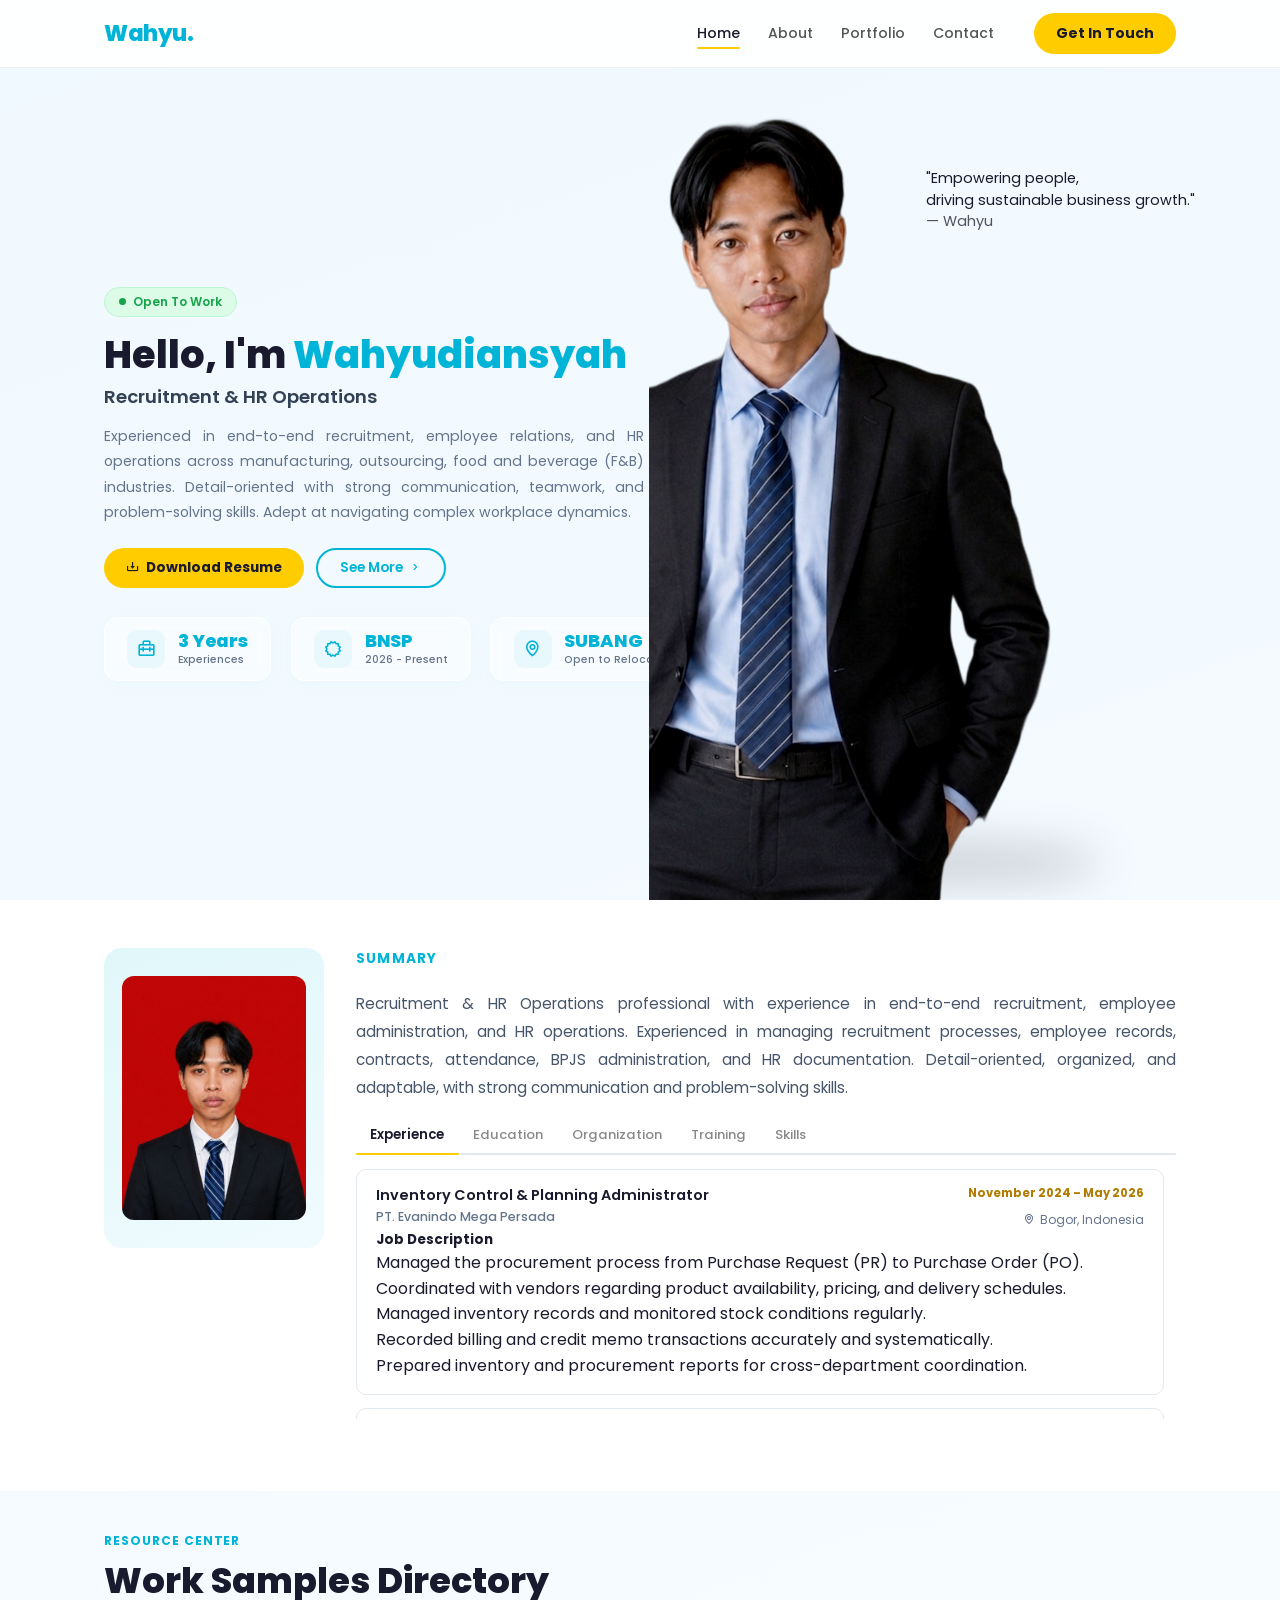
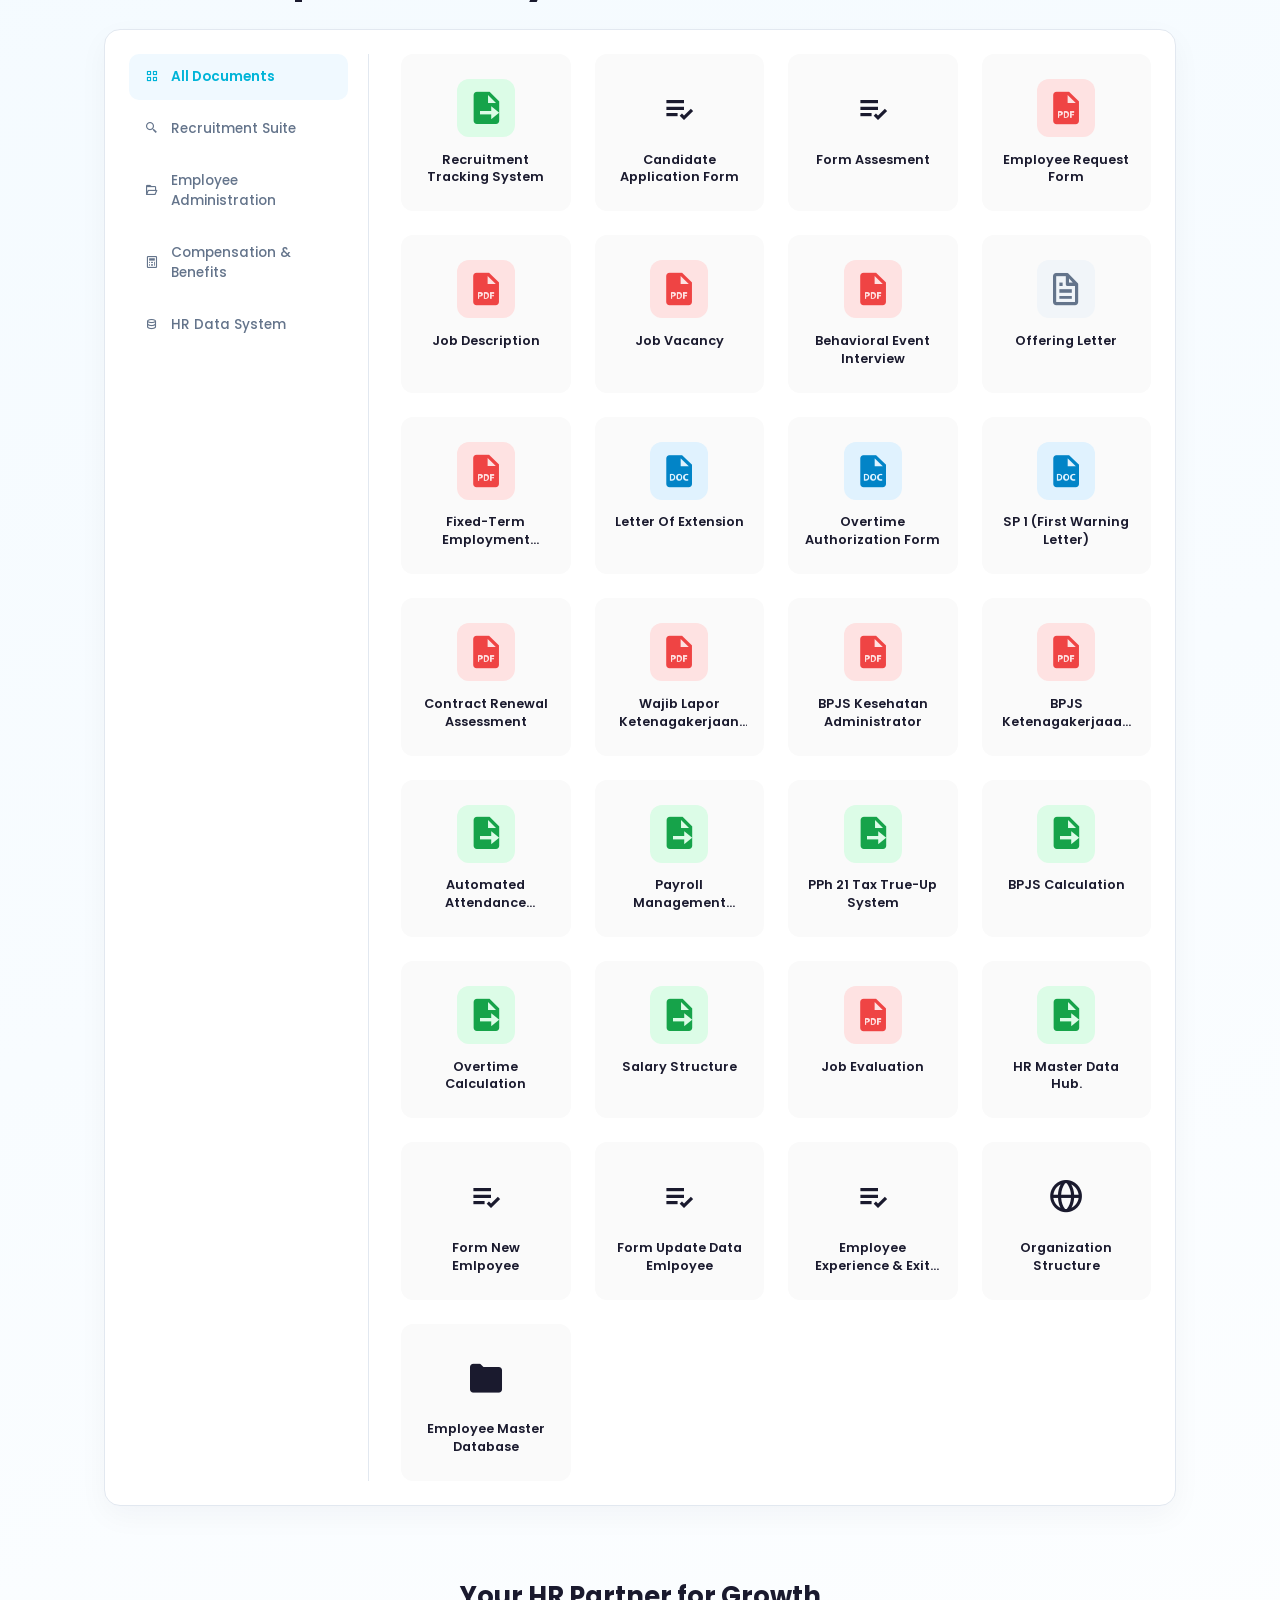
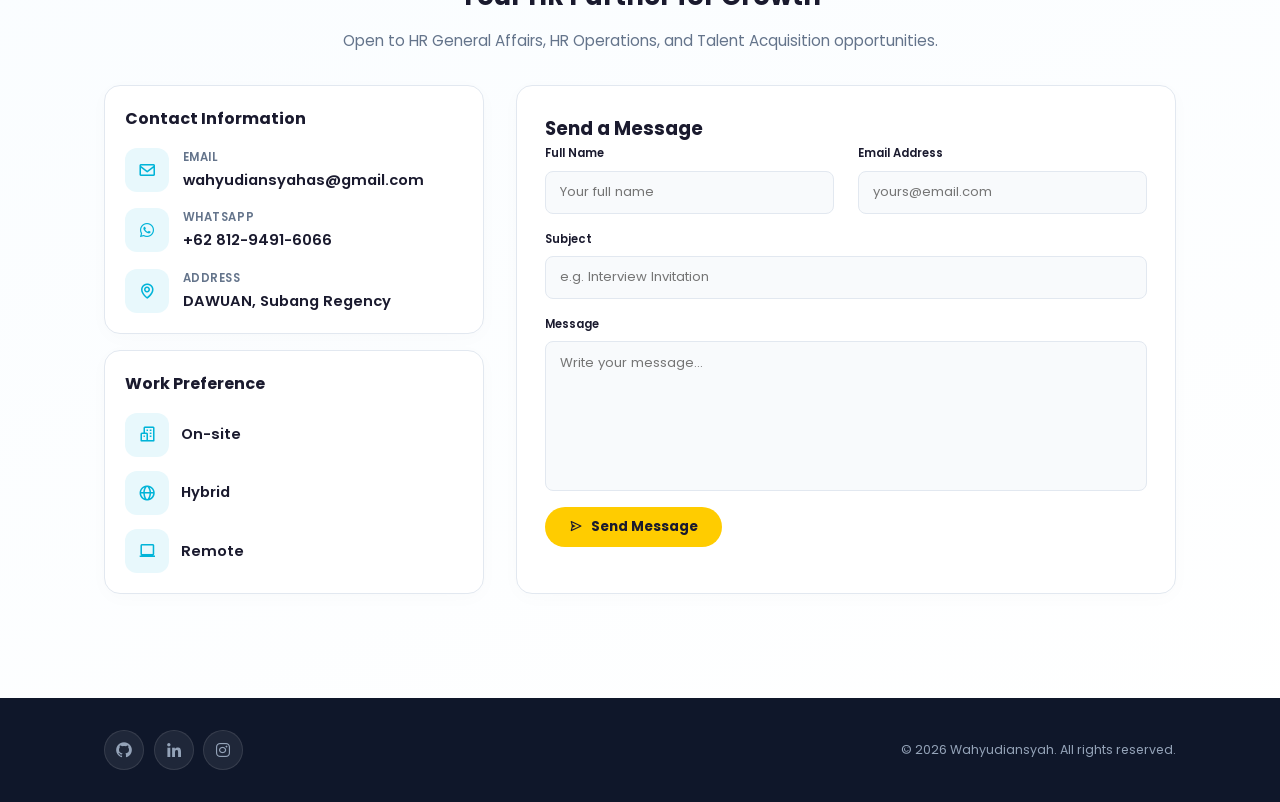
==== index.html @ d3043e85 "Update index.html" ====
<!DOCTYPE html>
<html lang="en">
<head>
  <meta charset="UTF-8" />
  <meta name="viewport" content="width=device-width, initial-scale=1.0" />
  <title>Wahyu. — HR Portfolio</title>
  <link rel="preconnect" href="https://fonts.googleapis.com" />
  <link rel="preconnect" href="https://fonts.gstatic.com" crossorigin />
  <link href="https://fonts.googleapis.com/css2?family=Poppins:wght@300;400;500;600;700;800&display=swap" rel="stylesheet" />
  <link href="https://unpkg.com/boxicons@2.1.4/css/boxicons.min.css" rel="stylesheet" />
  <link rel="stylesheet" href="style.css" />
</head>
<body>

<!-- ============================================================
     HEADER
============================================================ -->
<header class="header">
  <div class="header-inner">
    <a href="#home" class="logo">Wahyu.</a>
    <nav class="navbar" id="navbar">
      <a href="#home" class="active">Home</a>
      <a href="#about">About</a>
      <a href="#portfolio">Portfolio</a>
      <a href="#contact">Contact</a>
    </nav>
    <a href="https://wa.link/5px7mt" target="_blank" rel="noopener" class="contact-btn">Get In Touch</a>
    <i class="bx bx-menu menu-icon" id="menuIcon"></i>
  </div>
</header>

<!-- ============================================================
     HERO SECTION
============================================================ -->
<section id="home">
  <div class="home-inner">
    <div class="home-left">
      <div class="home-text">
        <span class="hero-badge"><span class="badge-dot"></span>Open To Work</span>
        <h1>Hello, I'm <span class="cyan">Wahyudiansyah</span></h1>
        <h3>Recruitment & HR Operations</h3>
        <p>Experienced in end-to-end recruitment, employee relations, and HR operations across manufacturing, outsourcing, food and beverage (F&B) industries. Detail-oriented with strong communication, teamwork, and problem-solving skills. Adept at navigating complex workplace dynamics.</p>
        <div class="hero-buttons">
          <a href="Galery/Resume.pdf" class="btn-primary" download><i class="bx bx-download"></i> Download Resume</a>
          <a href="#about" class="btn-secondary scroll-link">See More <i class="bx bx-chevron-right"></i></a>
        </div>
      </div>
      <div class="hero-stats">
        <div class="stat-card">
          <div class="stat-icon-wrapper">
            <i class="bx bx-briefcase-alt-2"></i>
          </div>
          <div class="stat-info">
            <span class="stat-num cyan">3 Years</span>
            <span class="stat-desc">Experiences</span>
          </div>
        </div>
        <div class="stat-card">
          <div class="stat-icon-wrapper">
            <i class="bx bx-certification"></i>
          </div>
          <div class="stat-info">
            <span class="stat-num cyan">BNSP</span>
            <span class="stat-desc">2026 - Present</span>
          </div>
        </div>
        <div class="stat-card">
          <div class="stat-icon-wrapper">
            <i class="bx bx-map"></i>
          </div>
          <div class="stat-info">
            <span class="stat-num cyan">SUBANG</span>
            <span class="stat-desc">Open to Relocation</span>
          </div>
        </div>
      </div>
    </div>
    <div class="home-right">
    <img class="hero-image" id="profileImage" src="Galery/mainprofile.png" alt="Foto Utama">

    <div class="hero-quote">
        <p>"Empowering people,<br>driving sustainable business growth."</p>
        <p class="hero-quote-author">— Wahyu</p>
    </div>
  </div>
</section>

<!-- ============================================================
     ABOUT SECTION
============================================================ -->
<section id="about" class="section section-alt">
  <div class="container">
    <div class="about-grid">

      <div class="about-photo-card fade-in">
        <div class="about-photo-frame">
          <img class="about-photo-img" src="Galery/trams.png" alt="profile photo" />
        </div>
      </div>

      <div class="about-content fade-in">
        <div class="about-summary">
          <h4 class="summary-label">Summary</h4>
          <p class="summary-text">
            Recruitment & HR Operations professional with experience in end-to-end recruitment, employee administration, and HR operations. Experienced in managing recruitment processes, employee records, contracts, attendance, BPJS administration, and HR documentation. Detail-oriented, organized, and adaptable, with strong communication and problem-solving skills.
          </p>
        </div>

        <div class="about-tabs" role="tablist">
          <button class="tab-btn active" data-tab="experience">Experience</button>
          <button class="tab-btn" data-tab="education">Education</button>
          <button class="tab-btn" data-tab="organization">Organization</button>
          <button class="tab-btn" data-tab="training">Training</button>
          <button class="tab-btn" data-tab="skills">Skills</button>
        </div>

        <!-- EXPERIENCE -->
        <div class="tab-content active" id="tab-experience" role="tabpanel">
          <div class="tab-scroll">

            <!-- ITEM 1 -->
            <div class="exp-item experience-card">
              <div class="exp-header">
                <div class="exp-left">
                  <h4 class="exp-title">Inventory Control &amp; Planning Administrator</h4>
                  <p class="exp-company">PT. Evanindo Mega Persada</p>
                </div>

                <div class="exp-right-group">
                  <span class="exp-period">November 2024 – May 2026</span>
                  <p class="exp-location"><i class="bx bx-map"></i> Bogor, Indonesia</p>
                </div>
              </div>

              <div class="exp-details">
                <h5>Job Description</h5>
                <ul>
                  <li>Managed the procurement process from Purchase Request (PR) to Purchase Order (PO).</li>
                  <li>Coordinated with vendors regarding product availability, pricing, and delivery schedules.</li>
                  <li>Managed inventory records and monitored stock conditions regularly.</li>
                  <li>Recorded billing and credit memo transactions accurately and systematically.</li>
                  <li>Prepared inventory and procurement reports for cross-department coordination.</li>
                </ul>
              </div>
            </div>

            <!-- ITEM 2 -->
            <div class="exp-item experience-card">
              <div class="exp-header">
                <div class="exp-left">
                  <h4 class="exp-title">HRD</h4>
                  <p class="exp-company">PT. Ekno Yuag Indonesia</p>
                </div>

                <div class="exp-right-group">
                  <span class="exp-period">September 2023 – September 2024</span>
                  <p class="exp-location"><i class="bx bx-map"></i> Cikarang, Indonesia</p>
                </div>
              </div>

              <div class="exp-details">
                <h5>Job Description</h5>
                <ul>
                  <li>Managed end-to-end recruitment based on manpower requests and position requirements.</li>
                  <li>Conducted job postings, candidate screening, assessments, and interviews based on requirements.</li>
                  <li>Prepared offering letters, PKWT/PKWTT contracts, and employee contract renewal documentation.</li>
                  <li>Managed employee data, attendance, leave, permission, overtime, and HR document filing.</li>
                  <li>Handled employee issues and disciplinary matters in accordance with company policies.</li>
                  <li>Prepared internal communication materials related to company policies and work ethics.</li>
                  <li>Handled general affairs needs, including workplace assets and facilities.</li>
                </ul>
              </div>
            </div>

            <!-- ITEM 3 -->
            <div class="exp-item experience-card">
              <div class="exp-header">
                <div class="exp-left">
                  <h4 class="exp-title">HR Staff</h4>
                  <p class="exp-company">PT. Trans Burger</p>
                </div>

                <div class="exp-right-group">
                  <span class="exp-period">December 2022 – June 2023</span>
                  <p class="exp-location"><i class="bx bx-map"></i> Jakarta, Indonesia</p>
                </div>
              </div>

              <div class="exp-details">
                <h5>Job Description</h5>
                <ul>
                  <li>Managed recruitment from sourcing, screening, and assessment to interviews based on required qualifications.</li>
                  <li>Managed PKWT contracts, contract renewals, and employee discipline in accordance with company policies.</li>
                  <li>Managed employee onboarding and distributed uniforms and work equipment.</li>
                  <li>Managed employee data, attendance, leave, permission, and employee administrative documents.</li>
                  <li>Managed BPJS administration through employee registration, data changes, and membership transfers.</li>
                  <li>Prepared training administration, including participants, schedules, venues, equipment, and feedback.</li>
                </ul>
              </div>
            </div>

          </div>
        </div>
        <!-- /EXPERIENCE -->


        <!-- EDUCATION -->
        <div class="tab-content" id="tab-education" role="tabpanel">
          <div class="tab-scroll">

            <!-- ITEM 1: UNIVERSITAS SUBANG -->
            <div class="exp-item">
              <div class="exp-header">
                <div class="exp-left">
                  <h4 class="exp-title">Bachelor's Degree</h4>
                  <p class="edu-major">Faculty of Communication Science</p>
                  <p class="exp-company">Universitas Subang</p>
                  <p class="exp-location"><i class="bx bx-award"></i> GPA: 3.34 / 4.00</p>
                </div>

                <div class="exp-right-group">
                  <span class="exp-period">September 2018 – Aug 2022</span>

                  <div class="item-foot">
                    <a href="#" class="doc-link" data-modal data-file="Galery/ijazah.png" data-title="Ijazah – Universitas Subang">
                      <i class="bx bx-id-card"></i> Ijazah
                    </a>
                    <a href="#" class="doc-link" data-modal data-file="Galery/Transkip.jpg" data-title="Transcript – Universitas Subang">
                      <i class="bx bx-file"></i> Transcript
                    </a>
                  </div>
                </div>
              </div>
            </div>

            <!-- ITEM 2: SERTIFIKASI BNSP -->
            <div class="exp-item">
              <div class="exp-header">
                <div class="exp-left">
                  <h4 class="exp-title">Human Resources Staff</h4>
                  <p class="exp-company">National Professional Certification Board (BNSP)</p>
                </div>

                <div class="exp-right-group">
                  <span class="exp-period"> May 2026 - May 2029</span>

                  <div class="item-foot">
                    <a href="#" class="doc-link" data-modal data-file="Sertifikat/SK.PDF" data-title="SK Kelulusan BNSP — Statement of Passing">
                      <i class="bx bx-file-blank"></i> Decree
                    </a>
                    <a href="#" class="doc-link" data-modal data-file="Galery/BNSP.jpg" data-title="BNSP Competency Certificate">
                      <i class="bx bx-id-card"></i> Certificate
                    </a>
                  </div>
                </div>
              </div>
            </div>

          </div>
        </div>
        <!-- /EDUCATION -->


        <!-- ORGANIZATION -->
        <div class="tab-content" id="tab-organization" role="tabpanel">
          <div class="tab-scroll">

            <!-- ITEM 1: BEM FIKOM -->
            <div class="exp-item">
              <div class="exp-header">
                <div class="exp-left">
                  <div class="org-title-row">
                    <h4 class="exp-title">Staff of Public Relations</h4>
                    <span class="exp-period">July 2019 – July 2020</span>
                  </div>

                  <p class="exp-company">BEM FIKOM — Universitas Subang</p>

                  <div class="org-location-box">
                    <i class="bx bx-group"></i>
                    <span class="exp-justified-text">
                      Managed external communications, sponsorships, and served as event Master of Ceremonies (MC).
                    </span>
                  </div>
                </div>
              </div>
            </div>

            <!-- ITEM 2: LPM UNIVERSITAS SUBANG -->
            <div class="exp-item">
              <div class="exp-header">
                <div class="exp-left">
                  <div class="org-title-row">
                    <h4 class="exp-title">Head of Journalism Division</h4>
                    <span class="exp-period">December 2018 – June 2019</span>
                  </div>

                  <p class="exp-company">LPM — Universitas Subang</p>

                  <div class="org-location-box">
                    <i class="bx bx-crown"></i>
                    <span class="exp-justified-text">
                      Led the student press editorial team, authored news articles, and managed digital publishing workflows.
                    </span>
                  </div>
                </div>
              </div>
            </div>

          </div>
        </div>
        <!-- /ORGANIZATION -->


        <!-- TRAINING -->
        <div class="tab-content" id="tab-training" role="tabpanel">
          <div class="tab-scroll">

            <!-- 2. HRGA STAFF -->
            <div class="tr-item cert-card">
              <div class="exp-header">
                <div class="exp-left">
                  <h4 class="exp-title">Human Resource &amp; General Affair Staff (HRGA)</h4>
                  <p class="exp-company">PT. MSDM Indonesia Bisa (MSDM.net)</p>
                </div>

                <div class="exp-right-group">
                  <span class="exp-period">April 2026</span>

                  <div class="item-foot">
                    <a href="#" class="doc-link" data-modal data-file="Sertifikat/MSDM-HRGA.pdf" data-title="HRGA Staff – MSDM.net">
                      <i class="bx bx-file-blank"></i> Certificate
                    </a>
                  </div>
                </div>
              </div>
            </div>

            <!-- 3. RECRUITER TRAINING -->
            <div class="tr-item cert-card">
              <div class="exp-header">
                <div class="exp-left">
                  <h4 class="exp-title">Recruiter Training Specialist</h4>
                  <p class="exp-company">PT. MSDM Indonesia Bisa (MSDM.net)</p>
                </div>

                <div class="exp-right-group">
                  <span class="exp-period">September 2025</span>

                  <div class="item-foot">
                    <a href="#" class="doc-link" data-modal data-file="Sertifikat/MSDM-REC.pdf" data-title="Recruiter Training – MSDM.net">
                      <i class="bx bx-file-blank"></i> Certificate
                    </a>
                  </div>
                </div>
              </div>
            </div>

            <!-- 4. INDUSTRIAL RELATION -->
            <div class="tr-item cert-card">
              <div class="exp-header">
                <div class="exp-left">
                  <h4 class="exp-title">Industrial Relation Training</h4>
                  <p class="exp-company">PT. MSDM Indonesia Bisa (MSDM.net)</p>
                </div>

                <div class="exp-right-group">
                  <span class="exp-period">August 2025</span>

                  <div class="item-foot">
                    <a href="#" class="doc-link" data-modal data-file="Sertifikat/MSDM-IR.pdf" data-title="Industrial Relation – MSDM.net">
                      <i class="bx bx-file-blank"></i> Certificate
                    </a>
                  </div>
                </div>
              </div>
            </div>

            <!-- 5. PAYROLL -->
            <div class="tr-item cert-card">
              <div class="exp-header">
                <div class="exp-left">
                  <h4 class="exp-title">Payroll Administration Training</h4>
                  <p class="exp-company">PT. MSDM Indonesia Bisa (MSDM.net)</p>
                </div>

                <div class="exp-right-group">
                  <span class="exp-period">July 2025</span>

                  <div class="item-foot">
                    <a href="#" class="doc-link" data-modal data-file="Sertifikat/MSDM-PAY.pdf" data-title="Payroll Training – MSDM.net">
                      <i class="bx bx-file-blank"></i> Certificate
                    </a>
                  </div>
                </div>
              </div>
            </div>

            <!-- 1. TALENTIV ACADEMY -->
            <div class="tr-item cert-card training-group">
              <div class="tr-top">
                <div class="tr-name">Bootcamp Human Resources</div>
              </div>

              <div class="tr-meta">
                <span class="tr-org">Talentiv Academy x Dayamarkara Universitas Indonesia</span>
              </div>

              <div class="training-row-container">

                <div class="training-row">
                  <div class="tr-row-left">
                    <div class="tr-row-text"><strong>Talent Acquisition Training</strong></div>
                  </div>
                  <span class="tr-date">February 2025</span>
                </div>

                <div class="training-row">
                  <div class="tr-row-left">
                    <div class="tr-row-text"><strong>Microsoft Excel for HR</strong></div>
                  </div>
                  <span class="tr-date">January 2025</span>
                </div>

                <div class="training-row">
                  <div class="tr-row-left">
                    <div class="tr-row-text"><strong>Human Resource &amp; General Affair (HRGA)</strong></div>
                  </div>
                  <span class="tr-date">January 2025</span>
                </div>

                <div class="tr-row-sub">
                  <a href="#" class="cert-link" data-modal data-file="Portofolio/bootcamp.pdf" data-title="Final Project Presentation – Talentiv">
                    <i class="bx bx-briefcase"></i> View Project
                  </a>
                  <a href="#" class="cert-link" data-modal data-file="Sertifikat/Talentiv.pdf" data-title="All Certificates – Talentiv">
                    <i class="bx bx-file-blank"></i> Certificate
                  </a>
                </div>

              </div>
            </div>

            <!-- 6. SAP -->
            <div class="tr-item cert-card">
              <div class="exp-header">
                <div class="exp-left">
                  <h4 class="exp-title">SAP Competency Framework</h4>
                  <p class="exp-company">PT Buana Cipta Chahra (Chahra Event)</p>
                </div>

                <div class="exp-right-group">
                  <span class="exp-period">November 2024</span>

                  <div class="item-foot">
                    <a href="#" class="doc-link" data-modal data-file="Sertifikat/SAP.pdf" data-title="SAP Competency Framework – Chahra">
                      <i class="bx bx-file-blank"></i> Certificate
                    </a>
                  </div>
                </div>
              </div>
            </div>

            <!-- 7. ADVANCED EXCEL -->
            <div class="tr-item cert-card">
              <div class="exp-header">
                <div class="exp-left">
                  <h4 class="exp-title">Advanced Microsoft Excel for Office Personnel</h4>
                  <p class="exp-company">LKP Vistama Comtech (Prakerja)</p>
                </div>

                <div class="exp-right-group">
                  <span class="exp-period">June 2024</span>

                  <div class="item-foot">
                    <a href="#" class="doc-link" data-modal data-file="Sertifikat/Excel.pdf" data-title="Advanced Microsoft Excel – Vistama">
                      <i class="bx bx-file-blank"></i> Certificate
                    </a>
                  </div>
                </div>
              </div>
            </div>

          </div>
        </div>
        <!-- /TRAINING -->


        <!-- SKILLS -->
        <div class="tab-content" id="tab-skills" role="tabpanel">
          <div class="tab-scroll">

            <div class="skills-humanist-panel">

              <div class="skill-humanist-group">
                <h5 class="skill-humanist-label">COMPETENCIES</h5>

                <div class="skill-humanist-row">
                  <span class="sk">Job Description</span>
                  <span class="sk">Sourcing</span>
                  <span class="sk">CV Screening</span>
                  <span class="sk">Interviewing</span>
                  <span class="sk">Onboarding</span>
                  <span class="sk">Industrial Relations</span>
                  <span class="sk">Attendance Tracking</span>
                  <span class="sk">Payroll Administration</span>
                  <span class="sk">Employee Relations</span>
                  <span class="sk">BPJS Administration</span>
                  <span class="sk">Offboarding</span>
                </div>
              </div>

              <div class="skill-humanist-group">
                <h5 class="skill-humanist-label">SOFTWARE &amp; APPLICATIONS</h5>

                <div class="skill-logo-row">

                  <!-- Microsoft Office -->
                  <span class="sk-logo" title="Microsoft Office">
                    <img src="assets/Office.png" alt="Microsoft Office">
                  </span>

                  <!-- Microsoft Excel -->
                  <span class="sk-logo" title="Microsoft Excel">
                    <img src="assets/excel.png" alt="Microsoft Excel">
                  </span>

                  <!-- Google Workspace -->
                  <span class="sk-logo" title="Google Workspace">
                    <img src="assets/sheets.png" alt="Sheets">
                  </span>

                  <!-- SAP HRIS -->
                  <span class="sk-logo" title="SAP">
                    <img src="assets/sap.png" alt="SAP">
                  </span>

                  <!-- Mekari Talenta HRIS -->
                  <span class="sk-logo" title="Mekari Talenta">
                    <img src="assets/Mekari.png" alt="Mekari Talenta">
                  </span>

                  <!-- Application Tracking System -->
                  <span class="sk-logo" title="Applicatin Tracking System">
                    <img src="assets/zoho.png" alt="Zoho Recruit">
                  </span>

                </div>
              </div>

            </div>
          </div>
        </div>
        <!-- /SKILLS -->

      </div>
      <!-- /about-content -->

    </div>
    <!-- /about-grid -->
  </div>
  <!-- /container -->
</section>
<!-- /ABOUT SECTION -->
  
<!-- ============================================================
     PORTFOLIO SECTION
============================================================ -->
<section id="portfolio" class="section">
  <div class="container">
    <div class="portfolio-hero">
      <span class="section-kicker">Resource Center</span>
      <h2>Work Samples Directory</h2>
    </div>
    <div class="drive-container">
      <aside class="drive-sidebar">
        <button class="drive-nav-btn active" data-drive-target="all">
          <i class="bx bx-grid-alt"></i> All Documents
        </button>
        <button class="drive-nav-btn" data-drive-target="recruitment">
          <i class="bx bx-search-alt-2"></i> Recruitment Suite
        </button>
        <button class="drive-nav-btn" data-drive-target="operations">
          <i class="bx bx-folder-open"></i> Employee Administration
        </button>
        <button class="drive-nav-btn" data-drive-target="payroll">
          <i class="bx bx-calculator"></i> Compensation &amp; Benefits
        </button>
        <button class="drive-nav-btn" data-drive-target="database">
          <i class="bx bx-data"></i> HR Data System
        </button>
      </aside>
      <main class="drive-content">
        <div class="drive-files-list grid-view" id="driveFilesList">
          </div>
      </main>
    </div>
  </div>
</section>
<!-- /PORTFOLIO SECTION -->

<!-- ============================================================
     CONTACT SECTION
============================================================ -->
<section id="contact" class="contact-section">
  <div class="container">

    <!-- Heading & Description -->
    <div class="section-header">
      <h2>Your HR Partner for Growth</h2>
      <p>
        Open to HR General Affairs, HR Operations, and Talent Acquisition opportunities.
      </p>
    </div>

    <div class="contact-wrapper">

      <!-- Contact Info -->
      <div class="contact-info">

        <!-- Contact Information -->
        <div class="info-card">
          <h3>Contact Information</h3>

          <div class="info-item">
            <i class="bx bx-envelope"></i>
            <div>
              <span>Email</span>
              <p>wahyudiansyahas@gmail.com</p>
            </div>
          </div>

          <div class="info-item">
            <i class="bx bxl-whatsapp"></i>
            <div>
              <span>WhatsApp</span>
              <p>+62 812-9491-6066</p>
            </div>
          </div>

          <div class="info-item">
            <i class="bx bx-map"></i>
            <div>
              <span>Address</span>
              <p>DAWUAN, Subang Regency</p>
            </div>
          </div>
        </div>

        <!-- Work Preference -->
        <div class="info-card">
          <h3>Work Preference</h3>
          <div class="status-item"><i class="bx bx-buildings"></i><span>On-site</span></div>
          <div class="status-item"><i class="bx bx-globe"></i><span>Hybrid</span></div>
          <div class="status-item"><i class="bx bx-laptop"></i><span>Remote</span></div>
        </div>

      </div>

      <!-- Contact Form -->
      <div class="contact-form-card">
        <h3 class="form-card-title">Send a Message</h3>

        <form id="contactForm" class="contact-form" action="https://formsubmit.co/wahyudiansyahas@gmail.com" method="POST">

          <input type="hidden" name="_next" value="https://formsubmit.co/thank-you.html">
          <input type="hidden" name="_captcha" value="false">
          <input type="hidden" name="_template" value="table">

          <div class="form-row">
            <div class="form-group">
              <label>Full Name</label>
              <input type="text" name="name" placeholder="Your full name" required>
            </div>
            <div class="form-group">
              <label>Email Address</label>
              <input type="email" name="email" placeholder="yours@email.com" required>
            </div>
          </div>

          <div class="form-group">
            <label>Subject</label>
            <input type="text" name="subject" placeholder="e.g. Interview Invitation">
          </div>

          <div class="form-group">
            <label>Message</label>
            <textarea name="message" placeholder="Write your message..." required></textarea>
          </div>

          <div class="form-footer">
            <button type="submit" id="formSubmitBtn" class="form-submit">
              <i class="bx bx-send"></i> Send Message
            </button>
            <span id="formSuccess" class="form-success">Message sent successfully.</span>
          </div>
        </form>
      </div>

    </div>
  </div>
</section>

<!-- ============================================================
     FOOTER
============================================================ -->
<footer>
  <div class="container">
    <div class="footer-inner">
      <div class="footer-socials">
        <a href="https://github.com" target="_blank" rel="noopener" class="social-link">
          <i class="bx bxl-github"></i>
        </a>
        <a href="https://linkedin.com" target="_blank" rel="noopener" class="social-link">
          <i class="bx bxl-linkedin"></i>
        </a>
        <a href="https://instagram.com" target="_blank" rel="noopener" class="social-link">
          <i class="bx bxl-instagram"></i>
        </a>
      </div>
      <p class="footer-copy">
        &copy; 2026 Wahyudiansyah. All rights reserved.
      </p>
    </div>
  </div>
</footer>

<!-- ============================================================
     DOCUMENT VIEWER MODAL
============================================================ -->
<div id="docModal" class="doc-modal">
  <div class="doc-container">
    <div class="doc-toolbar">
      <span id="docTitle">Document Preview</span>
      <div class="doc-actions">
        <button id="fullscreenBtn" class="doc-btn"><i class="bx bx-fullscreen"></i></button>
        <button id="closeDocModal" class="doc-btn"><i class="bx bx-x"></i></button>
      </div>
    </div>
    <div class="doc-viewer">
      <iframe id="docFrame" class="doc-frame"></iframe>
      <img id="docImage" class="doc-image" style="display:none;" alt="Preview">
    </div>
  </div>
</div>

<!-- ============================================================
     REFERENCE REQUEST MODAL
============================================================ -->
<div class="modal-container" id="refModal">
  <div class="modal-content-box">
    <button class="modal-close-btn" id="closeRefModalBtn">&times;</button>
    <div class="modal-inner">
      <i class="bx bx-shield-quarter modal-icon"></i>
      <h4 class="modal-title">Reference Request</h4>
      <p class="modal-desc">
        References are available upon request. Please contact me directly via WhatsApp to request supervisor contact details for <span id="modalCompanyName"></span>.
      </p>
      <a id="waRefLink" href="" target="_blank" class="doc-link wa-btn">
        <i class="bx bxl-whatsapp"></i> Request via WhatsApp
      </a>
    </div>
  </div>
</div>

<script src="script.js"></script>
</body>
</html>
---- style.css ----
/* ============================================================
   RESET & VARIABLES
============================================================ */
*, *::before, *::after { box-sizing: border-box; margin: 0; padding: 0; }

:root {
  --cyan:    #00b4d8;
  --cyan-lt: #e8f8fc;
  --yellow:  #ffcc00;
  --navy:    #1a1a2e;
  --muted:   #64748b;
  --border:  #e2e8f0;
  --surface: #ffffff;
  --bg:      #f0f9ff;
  --nav-h:   68px;
  --pad-x:   5%;
  --max-w:   1200px;
  --r:       10px;
  --r-s:     8px;
}

html { scroll-behavior: smooth; }

body {
  font-family: 'Poppins', sans-serif;
  color: var(--navy);
  background: linear-gradient(160deg, #f0f9ff 0%, #f8fcff 60%, #fff 100%);
  line-height: 1.6;
  overflow-x: hidden;
}

a   { text-decoration: none; color: inherit; }
img { max-width: 100%; display: block; }
ul  { list-style: none; }
button { font-family: inherit; cursor: pointer; }
section[id] { scroll-margin-top: var(--nav-h); }

.container {
  width: 100%;
  max-width: var(--max-w);
  margin-inline: auto;
  padding-inline: var(--pad-x);
}

.cyan { color: var(--cyan); }


/* ============================================================
   GLOBAL — FADE-IN
============================================================ */
.fade-in { opacity: 0; transform: translateY(16px); transition: opacity .48s ease, transform .48s ease; }
.fade-in.visible { opacity: 1; transform: translateY(0); }


/* ============================================================
   GLOBAL — SKILL TAGS
============================================================ */
.sk {
  background: #f1f5f9;
  color: #334155;
  padding: .4rem .75rem;
  border-radius: 6px;
  font-size: .85rem;
  font-weight: 500;
  white-space: nowrap;
  border: 1px solid var(--border);
  display: inline-block;
}


/* ============================================================
   GLOBAL — SECTION SHARED
============================================================ */
.section         { padding-block: 72px; }
.section-alt     { background: var(--surface); }
.section-title   { font-size: clamp(1.45rem, 2.7vw, 1.95rem); font-weight: 700; margin-bottom: .65rem; }
.section-center  { text-align: center; }
.section-sub     { font-size: .9rem; color: var(--muted); margin-bottom: 2.5rem; }
.section-kicker  { display: block; font-size: .75rem; font-weight: 700; text-transform: uppercase; letter-spacing: .08em; color: var(--cyan); margin-bottom: .2rem; }


/* ============================================================
   GLOBAL — EXPERIENCE / CARD SHARED LAYOUT
============================================================ */
.exp-item {
  border: 1px solid var(--border);
  border-radius: var(--r);
  padding: 1rem 1.2rem;
  margin-bottom: .8rem;
  background: var(--surface);
  width: 100%;
}

.exp-header {
  display: flex;
  justify-content: space-between;
  align-items: flex-start;
  gap: 1.5rem;
  width: 100%;
}

.exp-left {
  flex: 1;
  min-width: 0;
}

.exp-title {
  font-size: .9rem;
  font-weight: 600;
  line-height: 1.3;
  margin-bottom: .12rem;
}

.edu-major,
.exp-company {
  font-size: .78rem;
  font-weight: 500;
  color: var(--muted);
  margin-bottom: .15rem;
}

.exp-location {
  font-size: .75rem;
  color: var(--muted);
  margin-top: .15rem;
  display: flex;
  align-items: center;
  gap: .3rem;
}

.exp-right-group {
  display: flex;
  flex-direction: column;
  align-items: flex-end;
  justify-content: flex-start;
  align-self: stretch;
  flex-shrink: 0;
  text-align: right;
  gap: .4rem;
}

.exp-period,
.tr-date {
  font-size: .72rem;
  font-weight: 700;
  color: #b37c00;
  white-space: nowrap;
  line-height: 1.3;
}

.item-foot {
  display: flex;
  justify-content: flex-end;
  align-items: center;
  gap: .4rem;
  flex-wrap: wrap;
  margin-top: auto;
}


/* ============================================================
   GLOBAL — DOCUMENT LINK BUTTONS
============================================================ */
.doc-link,
.btn-ref-trigger,
.cert-link {
  display: inline-flex;
  align-items: center;
  justify-content: center;
  gap: .3rem;
  padding: .25rem .55rem;
  font-size: .7rem;
  font-weight: 600;
  color: var(--cyan);
  background: transparent;
  border: 1px solid var(--border);
  border-radius: 6px;
  cursor: pointer;
  transition: all .2s ease;
  text-decoration: none;
  white-space: nowrap;
}

.doc-link:hover,
.btn-ref-trigger:hover,
.cert-link:hover {
  background: var(--cyan);
  color: #fff;
  border-color: var(--cyan);
}

.doc-link i,
.btn-ref-trigger i,
.cert-link i { font-size: .85rem; flex-shrink: 0; }


/* ============================================================
   HEADER
============================================================ */
.header {
  position: fixed;
  inset: 0 0 auto 0;
  height: var(--nav-h);
  background: rgba(255,255,255,.93);
  backdrop-filter: blur(14px);
  -webkit-backdrop-filter: blur(14px);
  border-bottom: 1px solid rgba(0,0,0,.06);
  z-index: 1000;
}

.header-inner {
  display: flex;
  align-items: center;
  width: 100%;
  max-width: var(--max-w);
  height: 100%;
  margin-inline: auto;
  padding-inline: var(--pad-x);
}

.logo {
  font-size: 1.4rem;
  font-weight: 800;
  color: var(--cyan);
  letter-spacing: -.5px;
  margin-right: auto;
}

.navbar {
  display: flex;
  align-items: center;
  gap: 1.75rem;
  margin-right: 2.5rem;
}

.navbar a {
  position: relative;
  font-size: .88rem;
  font-weight: 500;
  color: #555;
  transition: color .2s;
  white-space: nowrap;
}

.navbar a::after {
  content: '';
  position: absolute;
  left: 0;
  bottom: -4px;
  width: 0;
  height: 2px;
  background: var(--yellow);
  border-radius: 999px;
  transition: width .27s;
}

.navbar a:hover,
.navbar a.active { color: var(--navy); }

.navbar a:hover::after,
.navbar a.active::after { width: 100%; }

.contact-btn {
  background: var(--yellow);
  color: var(--navy);
  border: none;
  padding: 9px 22px;
  border-radius: 999px;
  font-size: .87rem;
  font-weight: 700;
  transition: all .3s ease;
  white-space: nowrap;
  cursor: pointer;
}

.contact-btn:hover { transform: translateY(-2px); box-shadow: 0 6px 16px rgba(255,204,0,.38); }

.menu-icon { display: none; font-size: 1.55rem; color: var(--navy); margin-left: 1rem; cursor: pointer; }


/* ============================================================
   HERO SECTION
============================================================ */
#home {
  height: 100vh;
  overflow: hidden;
  padding-top: var(--nav-h);
  display: flex;
  align-items: stretch;
}

.home-inner {
  flex: 1;
  display: grid;
  grid-template-columns: 1fr 1fr;
  align-items: stretch;
  gap: 3rem;
  padding: 0 var(--pad-x) 0;
  max-width: var(--max-w);
  margin-inline: auto;
  width: 100%;
  min-height: 0;
}

.home-left {
  display: flex;
  flex-direction: column;
  justify-content: center;
  min-height: 0;
}

/* Badge */
.hero-badge {
  display: inline-flex;
  align-items: center;
  gap: .4rem;
  background: #dcfce7;
  color: #16a34a;
  border: 1px solid #bbf7d0;
  padding: .3rem .9rem;
  border-radius: 999px;
  font-size: .75rem;
  font-weight: 600;
  width: fit-content;
  margin-bottom: .2rem;
}

.badge-dot {
  width: 7px;
  height: 7px;
  background: #16a34a;
  border-radius: 50%;
  animation: blink 1.8s ease-in-out infinite;
}

@keyframes blink { 0%,100%{opacity:1} 50%{opacity:.12} }

/* Hero Text */
.home-text { display: flex; flex-direction: column; }

.home-text h1 {
  font-size: clamp(1.8rem, 3vw, 2.5rem);
  font-weight: 800;
  line-height: 1.2;
  white-space: normal;
  margin-top: 0.7rem;
}

.home-text h3 {
  font-size: clamp(1rem, 1.5vw, 1.15rem);
  font-weight: 600;
  color: #334155;
  margin-top: .25rem;
}

.home-text p {
  font-size: clamp(.85rem, 1.1vw, .92rem);
  color: var(--muted);
  line-height: 1.8;
  max-width: 540px;
  text-align: justify;
  margin-top: .8rem;
}

/* Hero Buttons */
.hero-buttons { display: flex; gap: .7rem; flex-wrap: wrap; margin-top: 1.4rem; }

.btn-primary {
  display: inline-flex;
  align-items: center;
  gap: .4rem;
  background: var(--yellow);
  color: var(--navy);
  padding: 9px 22px;
  border-radius: 999px;
  font-size: .86rem;
  font-weight: 700;
  transition: all .3s ease;
}

.btn-primary:hover { transform: translateY(-2px); box-shadow: 0 7px 18px rgba(255,204,0,.38); }

.btn-secondary {
  display: inline-flex;
  align-items: center;
  gap: .35rem;
  border: 2px solid var(--cyan);
  color: var(--cyan);
  padding: 7px 22px;
  border-radius: 999px;
  font-size: .86rem;
  font-weight: 600;
  transition: all .3s ease;
}

.btn-secondary:hover { background: var(--cyan); color: #fff; }

/* Hero Stats */
.hero-stats {
  display: flex;
  align-items: center;
  gap: 1.2rem;
  margin-top: 1.8rem;
  padding-top: 0;
  width: 100%;
}

.stat-card {
  display: flex;
  align-items: center;
  gap: .8rem;
  background: rgba(255,255,255,.45);
  backdrop-filter: blur(8px);
  -webkit-backdrop-filter: blur(8px);
  border: 1px solid rgba(255,255,255,.7);
  padding: .75rem 1.4rem;
  border-radius: 14px;
  box-shadow: 0 4px 18px rgba(0,180,216,.04);
  transition: all .3s cubic-bezier(.4,0,.2,1);
  flex: 1;
  white-space: nowrap;
}

.stat-card:hover {
  transform: translateY(-5px);
  background: rgba(255,255,255,.85);
  box-shadow: 0 12px 28px rgba(0,180,216,.08);
  border-color: rgba(0,180,216,.2);
}

.stat-icon-wrapper {
  display: flex;
  align-items: center;
  justify-content: center;
  width: 38px;
  height: 38px;
  background: #e8f8fc;
  color: var(--cyan);
  border-radius: 10px;
  font-size: 1.2rem;
  transition: all .3s ease;
  flex-shrink: 0;
}

.stat-card:hover .stat-icon-wrapper { background: var(--cyan); color: #fff; }

.stat-info { display: flex; flex-direction: column; gap: .05rem; }

.stat-num {
  font-size: clamp(1rem, 1.4vw, 1.2rem);
  font-weight: 800;
  line-height: 1.2;
  color: var(--cyan);
  letter-spacing: -.01em;
}

.stat-desc { font-size: .65rem; font-weight: 500; color: var(--muted); }

/* Hero Image */
.home-right {
  display: flex;
  justify-content: center;
  align-items: stretch;
  height: 100%;
  min-height: 0;
  overflow: visible;
  position: relative;
}

.hero-image {
  width: 100%;
  height: 100%;
  display: block;
  object-fit: cover;
  object-position: right 15%;
  position: relative;
  z-index: 2;
  transform: translateX(-100px);
}

.home-right::before { 
  content: "";
  position: absolute;
  width: 520px;
  height: 520px;
  border-radius: 50%;
  background: radial-gradient ( circle, rgba(20, 184, 255, 0.16) 0%,rgba(20, 184, 255, 0.08) 45%, transparent 75%);
  top: 50%;
  left: 50%;
  transform: translate(-40%, -45%);
  z-index: 0;
  pointer-events: none;
}

.home-right::after {
  content: "";
  position: absolute;
  left: 50%;
  bottom: 18px;
  transform: translateX(-50%);
  width: 280px;
  height: 38px;
  background: rgba(0, 0, 0, 0.18);
  border-radius: 50%;
  filter: blur(22px);
  z-index: 1;
  pointer-events: none;
}

/* Hero Quote */
.hero-quote {
  position: absolute;
  top: 100px;    
  right: -80px; 
  width: 330px;
  max-width: 80%;
  z-index: 3;
  text-align: justify;
}

.hero-quote p {
  margin: 0;
  line-height: 1.5;
  text-align: justify;
  word-break: normal;
  font-size: 0.9rem;
}

.hero-quote-author {
  margin: 10px 0 0;
  font-size: 0.9rem;
  font-weight: 400;
  opacity: 0.75;
}
/* ============================================================
   ABOUT SECTION
============================================================ */
#about { padding-block-start: 48px; }

.about-grid {
  display: grid;
  grid-template-columns: 220px 1fr;
  gap: 2rem;
  align-items: start;
}

.about-photo-card {
  background: linear-gradient(155deg, #e0f7fa, #f0fbff);
  border-radius: 18px;
  padding: 1.75rem 1.15rem;
  display: flex;
  flex-direction: column;
  align-items: center;
  gap: .65rem;
  position: sticky;
  top: calc(var(--nav-h) + 16px);
}

.about-photo-img {
  width: 100%;
  aspect-ratio: 3/4;
  border-radius: 12px;
  object-fit: cover;
  object-position: top;
}

/* About Summary */
.about-summary {
  padding-bottom: .4rem;
  margin-bottom: .5rem;
}

.summary-label {
  font-size: .85rem;
  font-weight: 700;
  text-transform: uppercase;
  letter-spacing: .09em;
  color: var(--cyan);
  margin-bottom: 20px;
}

.summary-text {
  font-size: .95rem;
  color: #475569;
  line-height: 1.85;
  text-align: justify;
}

/* About Tabs */
.about-tabs {
  display: flex;
  flex-wrap: wrap;
  border-bottom: 2px solid var(--border);
  margin-bottom: .9rem;
}

.tab-btn {
  position: relative;
  background: none;
  border: none;
  padding: .5rem .9rem;
  font-size: .82rem;
  font-weight: 500;
  color: #888;
  cursor: pointer;
  transition: color .2s;
  white-space: nowrap;
}

.tab-btn::after {
  content: '';
  position: absolute;
  left: 0;
  bottom: -2px;
  width: 0;
  height: 2px;
  background: var(--yellow);
  border-radius: 999px;
  transition: width .26s;
}

.tab-btn:hover,
.tab-btn.active {
  color: var(--navy);
}

.tab-btn:hover::after,
.tab-btn.active::after {
  width: 100%;
}

.tab-btn.active {
  font-weight: 600;
}

/* Tab Content & Scroll */
.tab-content {
  display: none;
  width: 100%;
  animation: fadeUp .23s ease;
}

.tab-content.active {
  display: block;
}

@keyframes fadeUp {
  from {
    opacity: 0;
    transform: translateY(5px);
  }
  to {
    opacity: 1;
    transform: translateY(0);
  }
}

.tab-scroll {
  height: 250px;
  max-height: 250px;
  overflow-y: auto;
  overflow-x: hidden;
  padding-right: 12px;
  position: relative;
}

.tab-scroll::-webkit-scrollbar {
  width: 4px;
}

.tab-scroll::-webkit-scrollbar-track {
  background: transparent;
}

.tab-scroll::-webkit-scrollbar-thumb {
  background: var(--cyan);
  border-radius: 3px;
}

#tab-skills .tab-scroll {
  height: auto;
  max-height: 380px;
}

/* Organization overrides */
#tab-organization .exp-header { display: block; width: 100%; }
#tab-organization .exp-left   { width: 100%; display: block; }

.org-title-row {
  display: flex;
  justify-content: space-between;
  align-items: center;
  width: 100%;
  margin-bottom: .12rem;
}

.org-location-box {
  display: flex;
  align-items: flex-start;
  gap: .5rem;
  margin-top: .4rem;
  width: 100%;
}

.org-location-box i { font-size: .88rem; color: var(--cyan); margin-top: .15rem; flex-shrink: 0; }

.exp-justified-text {
  display: block;
  font-size: .76rem;
  color: var(--muted);
  line-height: 1.5;
  text-align: justify;
  text-justify: inter-word;
  width: 100%;
}


/* Skills Panel */
.skills-humanist-panel { display: flex; flex-direction: column; gap: 1.25rem; width: 100%; padding-bottom: 1.5rem; }
.skill-humanist-group  { width: 100%; display: block; }

.skill-humanist-label { 
  font-size: .74rem;
  font-weight: 700;
  color: var(--cyan);
  margin-top: 0.75rem;
  margin-bottom: 0.55rem;
  text-transform: uppercase;
  letter-spacing: .06em;
}

.skill-humanist-row { 
  display: flex; 
  flex-wrap: wrap; 
  gap: .4rem; 
  width: 100%; 
}

.skill-humanist-row .sk {
  background: #f8fafc;
  padding: .35rem .7rem;
  font-size: .76rem;
  border: 1px solid var(--border);
  transition: all .18s ease;
}

.skill-humanist-row .sk:hover {
  border-color: var(--cyan);
  color: var(--cyan);
  background: #f0fbff;
  transform: translateY(-1px);
}

/* ============================================================
   SKILL LOGO ROW
============================================================ */
.skill-logo-row {
  display: flex;
  flex-wrap: wrap;
  justify-content: flex-start;
  align-items: center;
  width: 100%;
  gap: 1.5rem;
}

.skill-logo-row .sk-logo {
  display: flex;
  align-items: center;
  justify-content: center;
  background: transparent;
  padding: .4rem .2rem;
  border: 1px solid transparent;
  border-radius: 6px;
  cursor: pointer;
  height: 54px;
  box-sizing: border-box;
  transition: all 0.25s ease-in-out;
}

.skill-logo-row .sk-logo img {
  height: 32px;
  width: auto !important;
  max-width: 130px !important;
  object-fit: contain !important;
  vertical-align: middle;
  display: block;
  transition: transform 0.25s ease-in-out;
}

.skill-logo-row .sk-logo[title*="Office"] img,
.skill-logo-row .sk-logo[title*="Excel"] img {
  height: 48px !important;
}

.skill-logo-row .sk-logo[title*="Workspace"] img,
.skill-logo-row .sk-logo[title*="Sheets"] img {
  height: 80px !important; 
}

.skill-logo-row .sk-logo[title*="SAP"] img,
.skill-logo-row .sk-logo[title*="talenta"] img,
.skill-logo-row .sk-logo[title*="Talenta"] img {
  height: 24px !important;
}

.skill-logo-row .sk-logo[title*="Tracking"] img,
.skill-logo-row .sk-logo[title*="Zoho"] img {
  height: 32px !important;
}

.skill-logo-row .sk-logo:hover img {
  transform: scale(1.04);
}

/* ============================================================
   TRAINING & CERTIFICATION
============================================================ */
.cert-card {
  border: 1px solid var(--border);
  border-radius: var(--r);
  padding: 1rem 1.2rem;
  margin-bottom: .8rem;
  background: var(--surface);
}

.training-group { margin-bottom: 1rem; }
.tr-top         { margin-bottom: .4rem; }
.tr-name        { font-size: .9rem; font-weight: 600; }
.tr-meta        { margin-bottom: .75rem; }
.tr-org         { font-size: .78rem; color: var(--muted); }

.training-row-container { display: flex; flex-direction: column; gap: 0; }

.training-row {
  display: flex;
  justify-content: space-between;
  align-items: center;
  width: 100%;
  margin-bottom: .35rem;
  gap: 1rem;
}

.training-row:last-child { margin-bottom: .5rem; }

.tr-row-left   { flex: 1; min-width: 0; }
.tr-row-text   { font-size: .85rem; color: #334155; }

.tr-row-sub {
  display: flex;
  justify-content: flex-end;
  gap: 1rem;
  margin-top: .4rem;
  padding-top: .5rem;
  border-top: 1px dashed var(--border);
}


/* ============================================================
   PORTFOLIO SECTION
============================================================ */
#portfolio.section { 
  min-height: 100vh;
  display: flex;
  align-items: center;
  justify-content: center;
  box-sizing: border-box;
  padding-top: 40px; 
  padding-bottom: 40px; 
}

.portfolio-hero { margin-bottom: 1.2rem; }

.portfolio-hero h2 { font-size: clamp(1.5rem, 3vw, 2.2rem); font-weight: 800; color: var(--navy); margin: 0.2rem 0 0 0; }

.drive-container {
  display: grid;
  grid-template-columns: 240px 1fr;
  gap: 2rem;
  background: var(--surface);
  border: 1px solid var(--border);
  border-radius: 16px;
  padding: 1.5rem;
  box-shadow: 0 10px 30px rgba(15, 23, 42, 0.04);
  width: 100%;
  box-sizing: border-box;
  min-height: 480px;
}

.drive-sidebar {
  display: flex;
  flex-direction: column;
  gap: .4rem;
  border-right: 1px solid var(--border);
  padding-right: 1.25rem;
}

.drive-nav-btn {
  display: flex;
  align-items: center;
  gap: .75rem;
  background: none;
  border: none;
  padding: .8rem 1rem;
  border-radius: 10px;
  font-size: .85rem;
  font-weight: 500;
  color: var(--muted);
  text-align: left;
  width: 100%;
  transition: all .2s ease;
  cursor: pointer;
}

.drive-nav-btn:hover  { background: var(--bg); color: var(--cyan); }
.drive-nav-btn.active { background: var(--bg); color: var(--cyan); font-weight: 600; }

.drive-content { width: 100%; }

.drive-files-list.grid-view {
  display: grid;
  grid-template-columns: repeat(auto-fill, minmax(160px, 1fr));
  gap: 1.5rem;
}

.file-row {
  display: flex;
  flex-direction: column;
  align-items: center;
  text-align: center;
  padding: 1.5rem 1rem;
  border: 1px solid transparent;
  border-radius: 12px;
  background: #fafafa;
  cursor: pointer;
  box-sizing: border-box;
  transition: transform 0.2s ease, box-shadow 0.2s ease, border-color 0.2s ease;
}

.file-row:hover {
  transform: translateY(-4px);
  background: #ffffff;
  border-color: rgba(0, 180, 216, 0.25);
  box-shadow: 0 8px 20px rgba(0, 180, 216, 0.08);
}

.file-icon {
  display: flex;
  align-items: center;
  justify-content: center;
  width: 58px;
  height: 58px;
  border-radius: 12px;
  font-size: 2.4rem;
  margin-bottom: 0.85rem;
  flex-shrink: 0;
}

.file-icon.pdf   { background: #fee2e2; color: #ef4444; }
.file-icon.docx  { background: #e0f2fe; color: #0284c7; }
.file-icon.xlsx  { background: #dcfce7; color: #16a34a; }
.file-icon.csv   { background: #ccfbf1; color: #0d9488; }
.file-icon.txt   { background: #f1f5f9; color: #475569; }
.file-icon.misc  { background: #f1f5f9; color: #64748b; }

.file-meta { width: 100%; overflow: hidden; }

.file-name {
  font-size: 0.8rem;
  font-weight: 600;
  color: var(--navy);
  line-height: 1.4;
  display: -webkit-box;
  -webkit-line-clamp: 2;
  -webkit-box-orient: vertical;
  overflow: hidden;
  word-break: break-word;
}

.drive-empty-state {
  grid-column: 1 / -1;
  display: flex;
  flex-direction: column;
  align-items: center;
  justify-content: center;
  min-height: 250px;
  color: #94a3b8;
}

.drive-empty-state i    { font-size: 3.5rem; color: #cbd5e1; margin-bottom: .75rem; }
.drive-empty-state h4   { font-size: 1rem; font-weight: 600; color: var(--navy); margin-bottom: .25rem; }
.drive-empty-state p    { font-size: .8rem; color: var(--muted); }
/* ============================================================
   DOCUMENT VIEWER MODAL
============================================================ */
.doc-modal {
  display: none;
  position: fixed;
  inset: 0;
  background: rgba(15,23,42,.6);
  backdrop-filter: blur(4px);
  -webkit-backdrop-filter: blur(4px);
  z-index: 99999;
  align-items: center;
  justify-content: center;
  padding: 20px;
}

.doc-modal.open { display: flex; }

.doc-container {
  display: flex;
  flex-direction: column;
  width: 90%;
  max-width: 600px;
  height: 90vh;
  max-height: 90vh;
  background: #fff;
  border-radius: 12px;
  box-shadow: 0 20px 50px rgba(0,0,0,.15);
  overflow: hidden;
  position: relative;
  border: 1px solid var(--border);
  transition: all .3s ease;
}

.doc-container:fullscreen {
  max-width: 100vw;
  width: 100vw;
  height: 100vh;
  max-height: 100vh;
  border-radius: 0;
  padding: 0;
}

.doc-toolbar {
  display: flex;
  align-items: center;
  justify-content: space-between;
  padding: .75rem 1.25rem;
  background: #f8fafc;
  border-bottom: 1px solid var(--border);
}

#docTitle { font-size: .85rem; font-weight: 600; color: var(--navy); }

.doc-actions { display: flex; align-items: center; gap: .5rem; }

.doc-btn {
  background: #fff;
  border: 1px solid #cbd5e1;
  color: #334155;
  padding: .4rem .6rem;
  font-size: .85rem;
  border-radius: 6px;
  cursor: pointer;
  display: inline-flex;
  align-items: center;
  transition: all .2s ease;
}

.doc-btn:hover      { background: #f1f5f9; color: var(--cyan); border-color: #94a3b8; }

#closeDocModal      { background: #fee2e2; border: 1px solid #fca5a5; color: #ef4444; }
#closeDocModal:hover { background: #ef4444; color: #fff; border-color: #ef4444; }

.doc-viewer {
  flex: 1;
  background: #f8fafc;
  display: flex;
  align-items: center;
  justify-content: center;
  padding: 1rem;
  position: relative;
  overflow: hidden;
  height: calc(100% - 50px);
}

.doc-frame {
  width: 100%;
  height: 100%;
  border: none;
  background: transparent;
}

.doc-image {
  width: 100%;
  height: 100%;
  max-width: 100%;
  max-height: 100%;
  object-fit: contain;
  display: block;
}

/* ============================================================
   REFERENCE REQUEST MODAL
============================================================ */
#refModal {
  display: none;
  position: fixed;
  inset: 0;
  background: rgba(15,23,42,.6);
  backdrop-filter: blur(4px);
  -webkit-backdrop-filter: blur(4px);
  z-index: 9999;
  align-items: center;
  justify-content: center;
  padding: 20px;
}

#refModal.open { display: flex; }

#refModal .modal-content-box {
  width: 100%;
  max-width: 440px;
  background: var(--surface);
  border: 1px solid var(--border);
  border-radius: var(--r);
  position: relative;
  padding: 1.75rem;
  box-shadow: 0 20px 50px rgba(0,0,0,.15);
  animation: refModalPop .25s ease;
}

@keyframes refModalPop { from{opacity:0;transform:translateY(20px)} to{opacity:1;transform:translateY(0)} }

#refModal .modal-close-btn {
  position: absolute;
  top: 12px;
  right: 12px;
  width: 34px;
  height: 34px;
  border: none;
  border-radius: 50%;
  background: #f1f5f9;
  color: #334155;
  font-size: 1.3rem;
  cursor: pointer;
  display: flex;
  align-items: center;
  justify-content: center;
  transition: .2s ease;
}

#refModal .modal-close-btn:hover { background: #e2e8f0; }

#refModal .modal-inner        { text-align: center; }

#refModal .modal-icon {
  display: block;
  font-size: 3rem;
  color: var(--cyan);
  margin-bottom: .9rem;
}

#refModal .modal-title {
  font-size: 1.15rem;
  font-weight: 700;
  margin-bottom: .5rem;
  color: var(--navy);
}

#refModal .modal-desc {
  font-size: .85rem;
  line-height: 1.7;
  color: var(--muted);
  margin-bottom: 1.25rem;
}

#refModal #modalCompanyName { font-weight: 600; color: var(--navy); }

#refModal .wa-btn {
  display: inline-flex;
  align-items: center;
  justify-content: center;
  gap: .5rem;
  width: 100%;
  padding: .8rem 1rem;
  border-radius: var(--r-s);
  background: #25D366;
  color: #fff;
  text-decoration: none;
  font-size: .85rem;
  font-weight: 600;
  transition: .2s ease;
  border: none;
}

#refModal .wa-btn:hover { background: #1ebe5d; color: #fff; transform: translateY(-2px); }

/* ============================================================
   CONTACT SECTION
============================================================ */
.contact-section {
  padding: 40px 0;
}

.section-header {
  text-align: center;
  margin-top: -10px;
  margin-bottom: 2rem;
}

.section-header h2 {
  font-size: 1.6rem;
  font-weight: 700;
  color: var(--navy);
  margin-bottom: .75rem;
}

.section-header p {
  font-size: .95rem;
  color: var(--muted);
  max-width: 600px;
  margin: 0 auto;
  line-height: 1.6;
}

.contact-wrapper {
  display: grid;
  grid-template-columns: 380px 1fr;
  gap: 2rem;
  align-items: start;
}

.contact-info {
  display: flex;
  flex-direction: column;
  gap: 1rem;
}

.info-card {
  background: var(--surface);
  border: 1px solid var(--border);
  border-radius: 16px;
  padding: 1.25rem;
  box-shadow: 0 4px 20px rgba(0,0,0,.02);
  height: 100%;
}

.info-card h3 {
  margin-bottom: 1rem;
  font-size: 1rem;
  font-weight: 700;
  color: var(--navy);
}

.info-item {
  display: flex;
  align-items: flex-start;
  gap: .85rem;
  text-decoration: none;
  color: inherit;
  cursor: pointer;
}

.info-item:not(:last-child) { margin-bottom: 1rem; }

.info-item i {
  width: 44px; height: 44px; min-width: 44px;
  border-radius: 12px;
  display: flex; align-items: center; justify-content: center;
  background: var(--cyan-lt);
  color: var(--cyan);
  font-size: 1.15rem;
  transition: .25s ease;
}

.info-item:hover i,
.status-item:hover i {
  transform: scale(1.05);
  box-shadow: 0 4px 10px rgba(0,0,0,.1);
}

.info-item span {
  display: block;
  font-size: .72rem;
  font-weight: 600;
  color: var(--muted);
  text-transform: uppercase;
  letter-spacing: .05em;
}

.info-item p {
  margin-top: .15rem;
  font-size: .92rem;
  font-weight: 600;
  color: var(--navy);
}

.status-item {
  display: flex;
  align-items: center;
  gap: .75rem;
  cursor: pointer;
}

.status-item span {
  font-size: .92rem;
  font-weight: 600;
  color: var(--navy);
}

.status-item:not(:last-child) { margin-bottom: .9rem; }

.status-item i {
  width: 44px; height: 44px; min-width: 44px;
  border-radius: 12px;
  display: flex; align-items: center; justify-content: center;
  background: var(--cyan-lt);
  color: var(--cyan);
  font-size: 1.15rem;
  transition: .25s ease;
}

/* Contact Form */
.contact-form-card {
  background: var(--surface);
  border: 1px solid var(--border);
  border-radius: 16px;
  padding: 1.75rem;
  box-shadow: 0 4px 20px rgba(0,0,0,.02);
  display: flex;
  flex-direction: column;
  height: 100%;
}

.form-row { 
  display: grid; 
  grid-template-columns: 1fr 1fr; 
  gap: 1.5rem; 
}

.form-group { 
  display: flex; 
  flex-direction: column; 
  gap: 0.5rem; 
  margin-bottom: 1rem; 
}

.form-group label {
  font-size: .72rem;
  font-weight: 600;
  color: var(--navy);
}

.form-group input,
.form-group textarea {
  width: 100%;
  border: 1.5px solid var(--border);
  border-radius: 8px;
  padding: .65rem .85rem;
  font-size: .82rem;
  font-family: inherit;
  color: var(--navy);
  background: #f8fafc;
  transition: .2s ease;
  outline: none;
}

.form-group input:focus,
.form-group textarea:focus {
  border-color: var(--cyan);
  background: #fff;
}

.form-group textarea {
  min-height: 150px;
  resize: none;
}

.form-footer {
  margin-top: auto;
  display: flex;
  justify-content: flex-start;
  align-items: center;
  flex-wrap: wrap;
  gap: 1rem;
}

.form-submit {
  display: inline-flex;
  align-items: center;
  gap: .5rem;
  border: none;
  border-radius: 999px;
  background: var(--yellow);
  color: var(--navy);
  padding: 10px 24px;
  font-size: .85rem;
  font-weight: 700;
  cursor: pointer;
  transition: .25s ease;
  min-width: 160px;
}

.form-submit:hover {
  transform: translateY(-2px);
  box-shadow: 0 6px 14px rgba(255,204,0,.3);
}

.form-submit:disabled {
  opacity: .6;
  cursor: not-allowed;
  transform: none;
  box-shadow: none;
}

.form-success {
  display: none;
  font-size: .82rem;
  font-weight: 600;
  color: #16a34a;
}

.form-success.visible { display: block; }

/* ============================================================
   RESPONSIVE
============================================================ */
@media (max-width: 992px) {
  .contact-wrapper { grid-template-columns: 1fr; }
}

@media (max-width: 768px) {
  .form-row { grid-template-columns: 1fr; }
  .form-submit { width: 100%; justify-content: center; }
}


/* ============================================================
   FOOTER
============================================================ */
footer {
  background: #0f172a;
  color: #94a3b8;
  padding-block: 2rem;
  margin-top: 4rem;
  width: 100%;
}

.footer-inner { display: flex; align-items: center; justify-content: space-between; flex-wrap: wrap; gap: 1rem; }
.footer-copy  { font-size: .78rem; }

.footer-socials { display: flex; gap: .6rem; align-items: center; }

.social-link {
  width: 40px;
  height: 40px;
  background: rgba(255,255,255,.07);
  border: 1px solid rgba(255,255,255,.1);
  border-radius: 50%;
  display: flex;
  align-items: center;
  justify-content: center;
  font-size: 1.15rem;
  color: #94a3b8;
  transition: .22s;
}

.social-link:hover {
  background: var(--cyan);
  border-color: var(--cyan);
  color: #fff;
  transform: translateY(-2px);
  box-shadow: 0 6px 16px rgba(0,180,216,.35);
}


/* ============================================================
   RESPONSIVE — 960px (Tablet)
============================================================ */
@media (max-width: 960px) {
  :root { --pad-x: 5%; }

  /* Header: Hamburger Menu */
  .navbar {
    display: none;
    position: fixed;
    top: var(--nav-h);
    left: 0;
    right: 0;
    flex-direction: column;
    align-items: flex-start;
    padding: 1.15rem var(--pad-x);
    gap: 1.05rem;
    background: rgba(255,255,255,.97);
    backdrop-filter: blur(14px);
    box-shadow: 0 8px 22px rgba(0,0,0,.07);
    margin-right: 0;
  }
  .navbar.open { display: flex; }
  .contact-btn { display: none; }
  .menu-icon   { display: block; }

  /* Hero */
  #home { height: auto; min-height: initial; padding-block: 2rem; overflow: visible; }

  .home-inner {
    grid-template-columns: 1fr;
    padding-block: .5rem;
    gap: 2rem;
    align-items: center;
    justify-content: center;
    text-align: center;
  }

  .home-right {
    order: -1;
    height: auto;
    width: 100%;
    max-width: 280px;
    margin: 0 auto;
    align-self: center;
    overflow: visible;
  }

  .hero-image {
    width: 100% !important;
    height: auto !important;
    object-fit: contain !important;
    object-position: center top !important;
    -webkit-mask-image: linear-gradient(to bottom, black 80%, transparent 100%);
    mask-image: linear-gradient(to bottom, black 80%, transparent 100%);
  }

  .hero-quote {
    position: static;
    top: auto;
    right: auto;
    width: 100%;
    max-width: 320px;
    margin: 1rem auto 0;
  }
  .hero-quote p,
  .hero-quote-author { text-align: center; }

  .home-text { text-align: center; padding-inline: 1rem; display: flex; flex-direction: column; align-items: center; }
  .home-text h1 { white-space: normal; font-size: clamp(1.4rem, 5vw, 1.85rem); margin-block: .75rem; text-align: center; }
  .home-text p  { max-width: 600px; margin: 0 auto; font-size: .95rem; line-height: 1.6; text-align: center; }

  .hero-buttons { justify-content: center; margin-top: 1.5rem; width: 100%; }

  .hero-stats { justify-content: center; flex-wrap: wrap; gap: 1rem; width: 100%; margin-top: 2rem; }
  .stat-num   { font-size: 1.3rem; }

  /* About */
  .about-grid      { grid-template-columns: 1fr; gap: 2rem; }
  .about-photo-card { position: static; width: 100%; max-width: 340px; margin: 0 auto; }
  .about-photo-img  { max-width: 260px; margin: 0 auto; }

  .tab-scroll { height: auto; max-height: none; overflow: visible; padding-right: 0; }

  .exp-header     { flex-direction: column; align-items: flex-start; gap: .5rem; }
  .exp-right-group { align-items: flex-start; text-align: left; width: 100%; }

  .item-foot  { justify-content: flex-start; flex-wrap: wrap; }
  .tr-row-sub { justify-content: flex-start; flex-wrap: wrap; }

  /* Portfolio */
  .drive-container { grid-template-columns: 1fr; margin-top: 0; }
  .drive-sidebar   { border-right: none; border-bottom: 1px solid var(--border); padding-right: 0; padding-bottom: 1rem; flex-direction: row; overflow-x: auto; white-space: nowrap; }
  .drive-nav-btn   { width: auto; }

  /* Contact */
  .contact-form-card { padding: 1.4rem 1.15rem; }
  .form-row          { grid-template-columns: 1fr; }
  input, textarea, select { max-width: 100%; min-width: 0; }
  .drive-content > * { min-width: 0; }
  [class*="toolbar"], [class*="search"] { flex-wrap: wrap; }

  /* Footer */
  .footer-inner { flex-direction: column; text-align: center; }
  .footer-socials { justify-content: center; }
}


/* ============================================================
   RESPONSIVE — 768px (Mobile)
============================================================ */
@media (max-width: 768px) {
  /* About */
  .about-grid       { gap: 1.5rem; }
  .about-photo-card { max-width: 300px; }
  .about-photo-img  { max-width: 230px; }


  /* Training */
  .training-row { align-items: flex-start; gap: .5rem; }

  /* Contact */
  #contact.section { padding-top: 30px; }
  .contact-grid    { grid-template-columns: 1fr; gap: 2rem; margin-top: 0; }

  /* Portfolio */
  #portfolio.section { padding-top: 30px; }
}


/* ============================================================
   RESPONSIVE — 480px (Small Mobile)
============================================================ */
@media (max-width: 480px) {
  .about-photo-card { max-width: 260px; }
  .about-photo-img  { max-width: 200px; }
  .stat-card { white-space: normal; padding: .6rem 1rem; }
  .drive-files-list.grid-view { grid-template-columns: repeat(auto-fill, minmax(130px, 1fr)); gap: 1rem; }
}


/* ============================================================
   RESPONSIVE — 1024px–961px (Tablet / Laptop Kecil)
============================================================ */
@media (max-width: 1024px) and (min-width: 961px) {
  .hero-image { object-fit: contain !important; object-position: center top !important; height: auto !important; }
  .home-right { height: auto !important; }
  .hero-quote { right: 0; top: 60px; max-width: min(260px, 28vw); }
}


/* ============================================================
   RESPONSIVE — 400px (HP Sangat Kecil)
============================================================ */
@media (max-width: 400px) {
  .home-text h1  { font-size: 1.35rem; }
  .hero-badge    { font-size: .7rem; padding: .28rem .8rem; }
  .drive-nav-btn { padding: .6rem .8rem; font-size: .8rem; }
  .contact-form-card,
  .info-card     { padding: 1.1rem; }
}


/* ============================================================================================
   ⭐ MOBILE & TABLET FIX PATCH (TAMBAHAN BARU)
   ------------------------------------------------------------------------------------------
   Semua rule di atas (asli) TIDAK diubah/dihapus sama sekali.
   Blok di bawah ini HANYA menambahkan override yang lebih spesifik/lebih akhir di cascade,
   supaya struktur HTML & style desktop tidak terganggu, tapi masalah "tidak simetris/rapi
   di HP & tablet" bisa diperbaiki.

   ROOT CAUSE UTAMA yang ditemukan dari screenshot:
   1) .hero-quote di-posisikan `position:absolute; right:-180px; width:330px;` relatif
      terhadap .home-right. Di layar HP (mis. realme C25 ~360-412px), .home-right hanya
      selebar 280px (lihat breakpoint 960px), sehingga quote box "meluber" jauh ke kanan
      luar viewport. Ini yang bikin halaman terlihat "kegeser"/ada spasi kosong biru di
      sisi kanan pada SEMUA section (header, about, portfolio, contact) — karena browser
      mobile tetap mengizinkan scroll horizontal walau body overflow-x:hidden, akibat
      elemen fixed-position (header) tetap terkunci ke visual viewport sementara konten
      lain sudah "bergeser".
   2) Belum ada breakpoint transisi untuk layar tablet/laptop kecil (961px–1200px), jadi
      .hero-quote juga berpotensi meluber di tablet landscape / laptop kecil.
   3) Input/textarea (form kontak, search di Work Samples Directory) belum punya
      min-width:0 / max-width:100%, jadi berpotensi mendorong container melebar ke kanan
      pada layar sempit.
   4) Belum ada penyesuaian ekstra untuk HP kecil (<400px) — teks & badge sedikit terlalu
      besar untuk layar itu.
============================================================================================ */

/* --- 0. Jaring pengaman anti-scroll horizontal di seluruh halaman --- */
html {
  width: 100%;
  overflow-x: hidden;
}

body {
  overflow-x: hidden;
  max-width: 100%;
}

/* --- 0b. FOTO UTAMA (.hero-image): jaring pengaman TAMBAHAN khusus foto, di luar
          breakpoint 960px yang sudah ada di atas.
          Alasan: di simulasi resize browser laptop, foto SUDAH tidak crop (sudah
          object-fit:contain). Tapi kalau di HP ASLI masih crop, itu HAMPIR PASTI karena
          breakpoint @media(max-width:960px) di atas tidak sempat aktif — biasanya karena
          HTML belum punya <meta name="viewport" content="width=device-width, initial-scale=1">
          di bagian <head>. Tanpa meta tag itu, HP akan memuat halaman seolah-olah layar
          selebar ~980px (bukan lebar layar asli), sehingga breakpoint 960px tidak kena,
          dan foto balik pakai rule desktop (object-fit:cover) yang meng-crop kepala.
          CSS di bawah ini memperlebar jangkauan "aman" sampai 1024px dan pakai !important
          KHUSUS untuk foto, supaya tetap tidak ke-crop meski breakpoint utama meleset,
          tanpa mengubah layout grid/kolom lain (hanya elemen foto yang disentuh). */
@media (max-width: 1024px) {
  .hero-image {
    object-fit: contain !important;
    object-position: center top !important;
    height: auto !important;
  }
  .home-right {
    height: auto !important;
  }
}

/* --- 1. FIX UTAMA: kunci .hero-quote agar tidak pernah keluar dari container induknya,
         di semua ukuran layar (desktop tetap terlihat sama seperti sebelumnya) --- */
.hero-quote {
  max-width: min(330px, 30vw);
}

/* Tablet & laptop kecil (961px–1200px): geser quote sedikit ke dalam supaya tidak
   keluar viewport, tanpa mengubah tampilan desktop besar (>1200px) sama sekali */
@media (max-width: 1200px) and (min-width: 961px) {
  .hero-quote {
    right: 0;
    top: 60px;
    max-width: min(260px, 28vw);
  }
}

/* Tablet portrait & HP (≤960px): ikut breakpoint mobile yang sudah ada,
   .home-right jadi column & quote diletakkan mengalir di bawah foto (bukan lagi absolute
   yang bisa meluber keluar layar) */
@media (max-width: 960px) {
  .home-right {
    flex-direction: column;
    align-items: center;
    overflow: visible;
  }

  .hero-quote {
    position: static;
    top: auto;
    right: auto;
    width: 100%;
    max-width: 320px;
    margin: 1rem auto 0;
  }

  .hero-quote p,
  .hero-quote-author {
    text-align: center;
  }
}

/* --- 2. Cegah input/textarea/select mendorong lebar container (form kontak,
         search box di Work Samples Directory, dsb.) --- */
input,
textarea,
select {
  max-width: 100%;
  min-width: 0;
}

/* Jaga-jaga untuk toolbar/pencarian di dalam kartu portfolio agar boleh wrap
   ke baris baru kalau sempit, alih-alih memaksa lebar (no-op kalau bukan flex) */
.drive-content > * {
  min-width: 0;
}
[class*="toolbar"],
[class*="search"] {
  flex-wrap: wrap;
}

/* --- 3. Penyesuaian tambahan untuk HP kecil (≤480px), melengkapi breakpoint
         480px yang sudah ada di atas, tanpa menimpa isinya --- */
@media (max-width: 480px) {
  .stat-card {
    white-space: normal;
    padding: .6rem 1rem;
  }

  .drive-files-list.grid-view {
    grid-template-columns: repeat(auto-fill, minmax(130px, 1fr));
    gap: 1rem;
  }
}

/* --- 4. Penyesuaian ekstra untuk HP sangat kecil (≤400px), mis. layar sekitar
         360px seperti pada realme C25 --- */
@media (max-width: 400px) {
  .home-text h1  { font-size: 1.35rem; }
  .hero-badge    { font-size: .7rem; padding: .28rem .8rem; }
  .drive-nav-btn { padding: .6rem .8rem; font-size: .8rem; }
  .contact-form-card,
  .info-card     { padding: 1.1rem; }
}
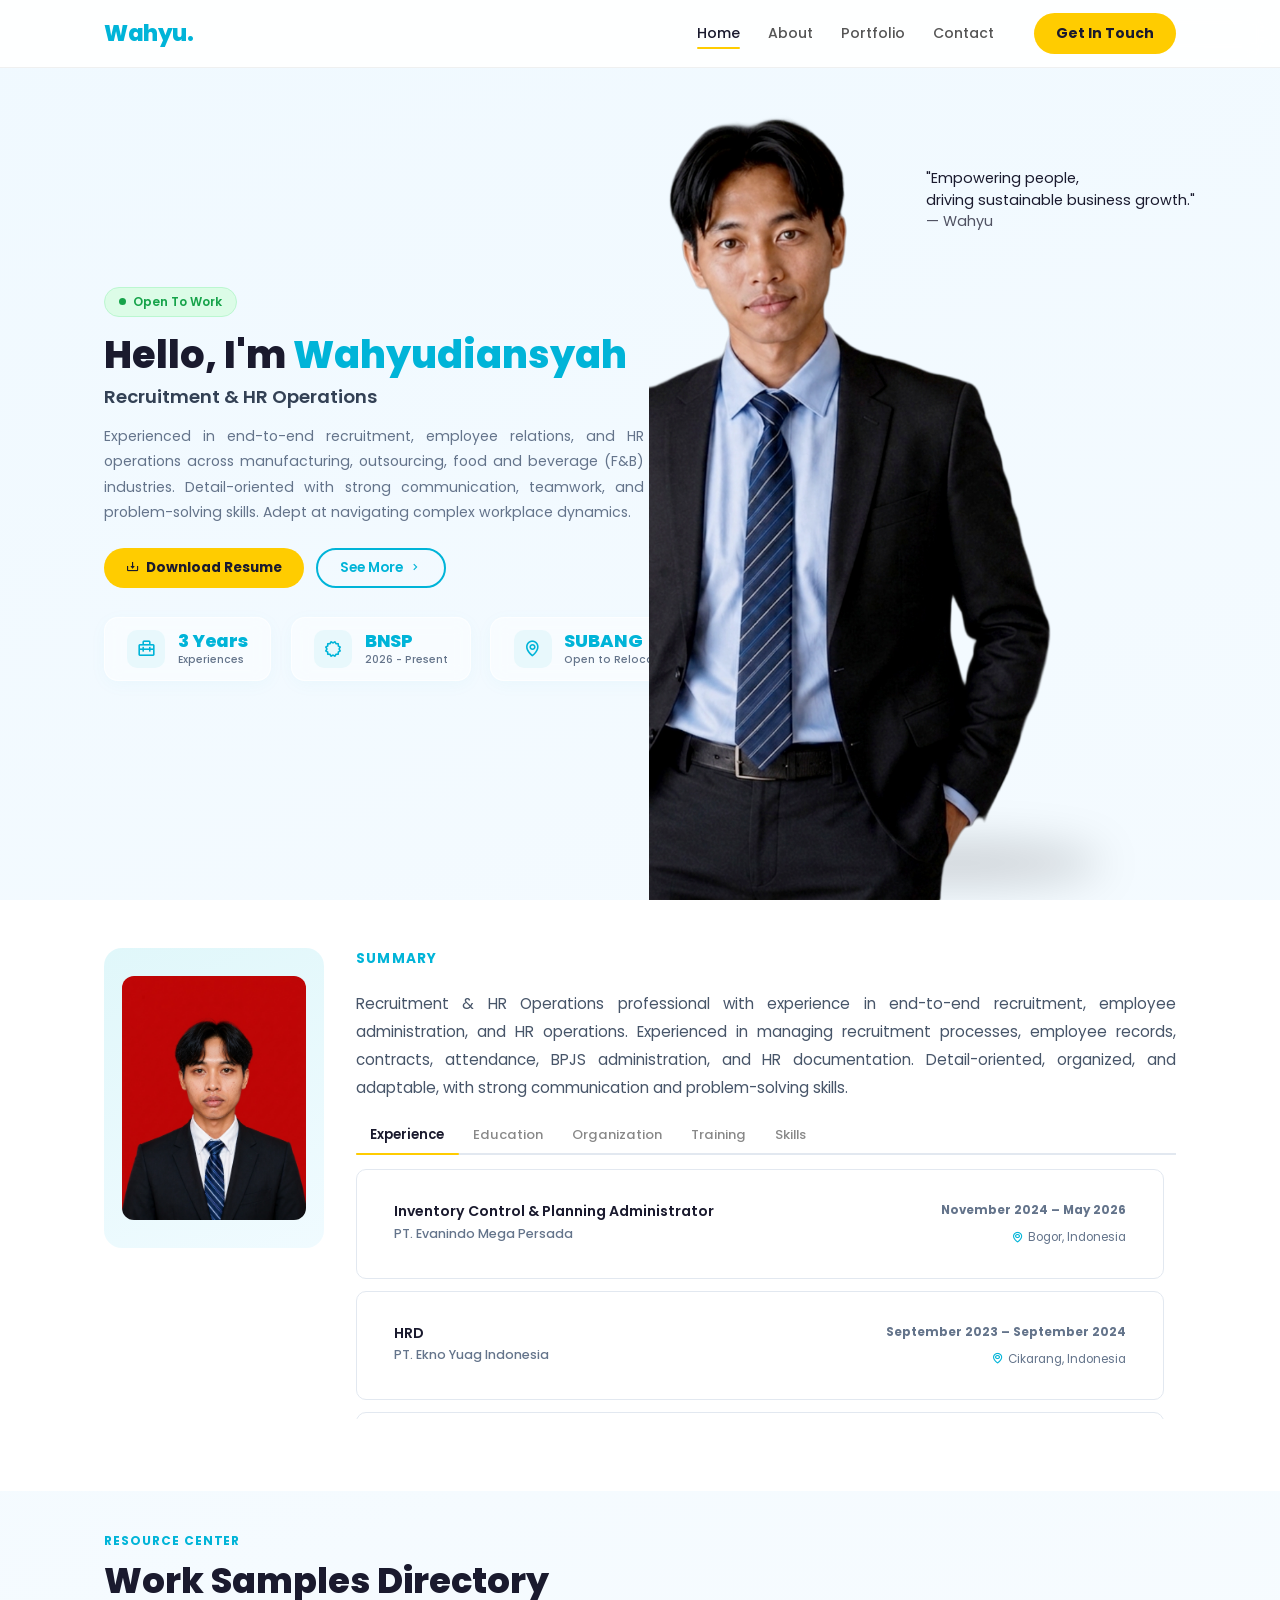
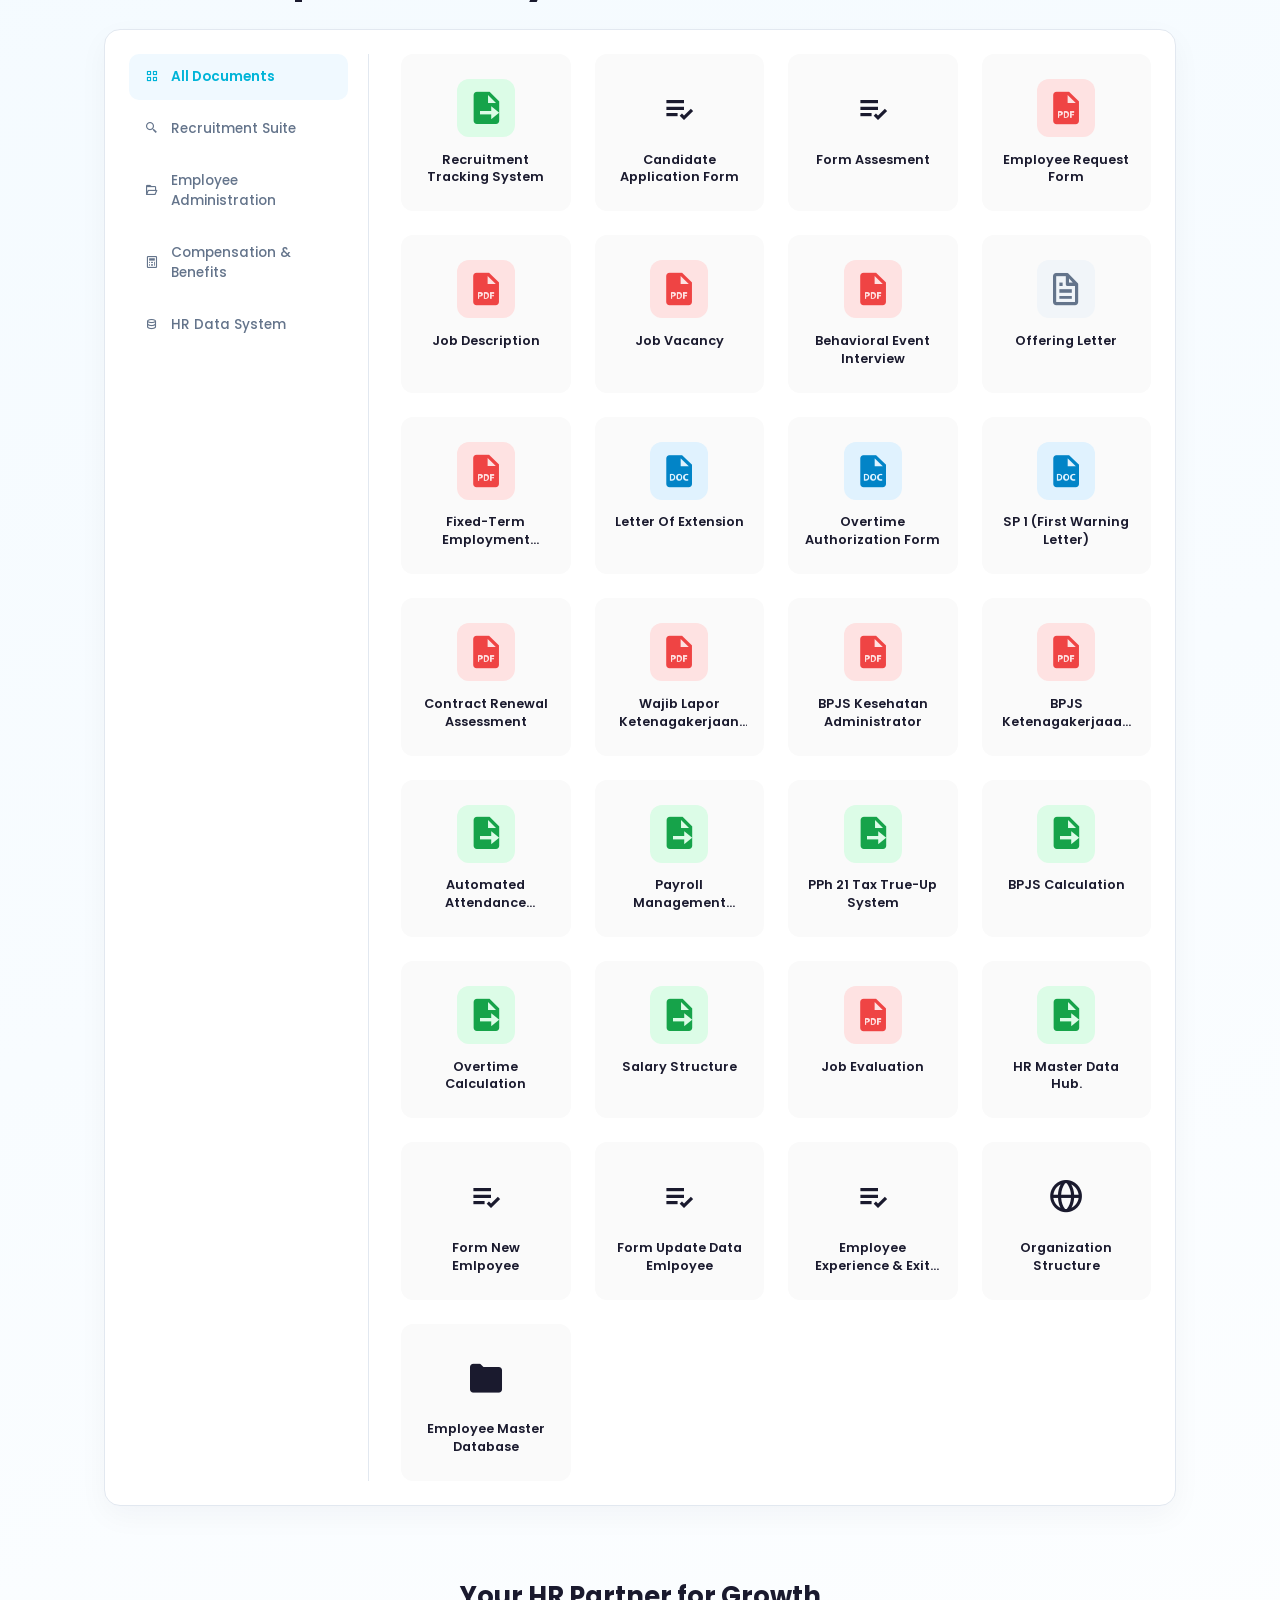
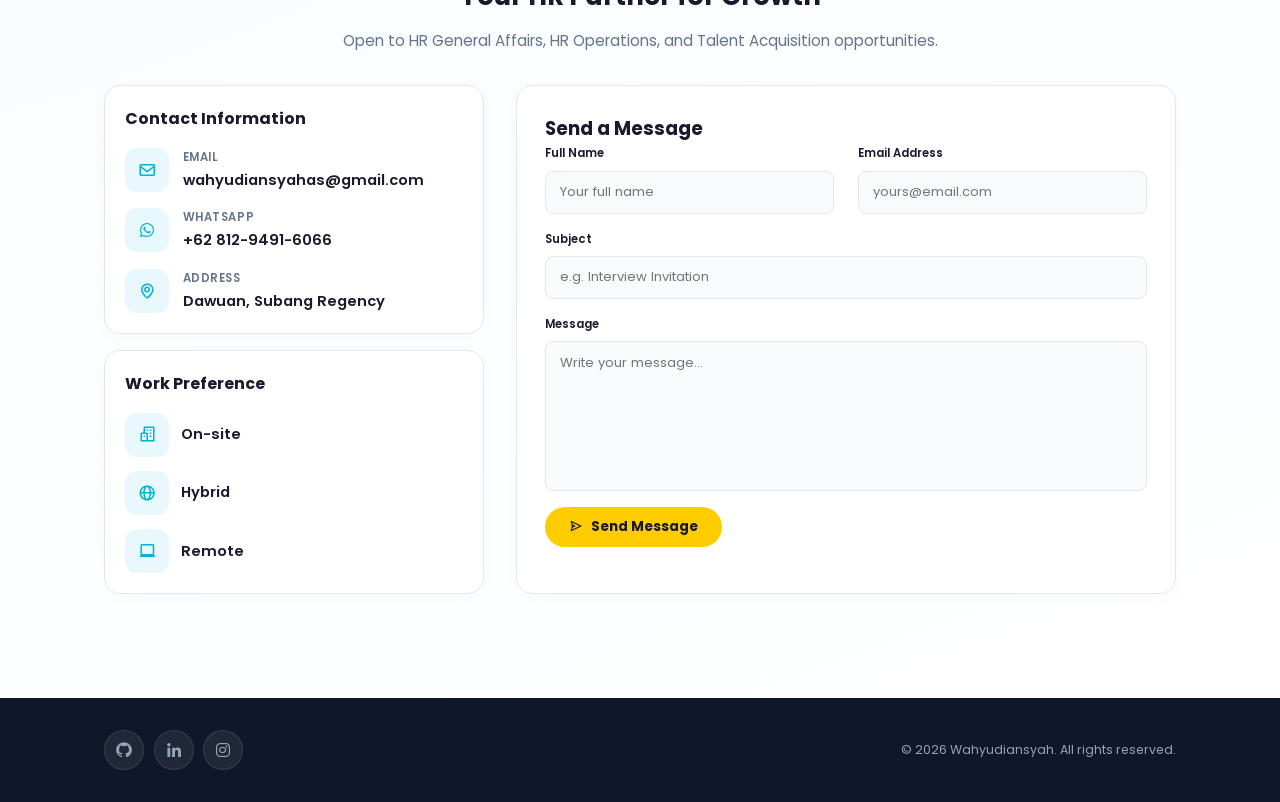
==== commit 96be9ee1: "Correct address spelling in index.html" ====
--- a/index.html
+++ b/index.html
@@ -642,7 +642,7 @@
             <i class="bx bx-map"></i>
             <div>
               <span>Address</span>
-              <p>DAWUAN, Subang Regency</p>
+              <p>Dawuan, Subang Regency</p>
             </div>
           </div>
         </div>
--- a/style.css
+++ b/style.css
@@ -533,327 +533,839 @@
   opacity: 0.75;
 }
 /* ============================================================
+
    ABOUT SECTION
-============================================================ */
-#about { padding-block-start: 48px; }
+
+============================================================ */
+
+#about {
+
+  padding-block-start: 48px;
+
+}
 
 .about-grid {
+
   display: grid;
+
   grid-template-columns: 220px 1fr;
+
   gap: 2rem;
+
   align-items: start;
+
 }
 
 .about-photo-card {
+
   background: linear-gradient(155deg, #e0f7fa, #f0fbff);
+
   border-radius: 18px;
+
   padding: 1.75rem 1.15rem;
-  display: flex;
+
+  display: flex;
+
   flex-direction: column;
-  align-items: center;
+
+  align-items: center;
+
   gap: .65rem;
+
   position: sticky;
+
   top: calc(var(--nav-h) + 16px);
+
 }
 
 .about-photo-img {
-  width: 100%;
+
+  width: 100%;
+
   aspect-ratio: 3/4;
+
   border-radius: 12px;
+
   object-fit: cover;
+
   object-position: top;
+
 }
 
 /* About Summary */
+
 .about-summary {
+
   padding-bottom: .4rem;
+
   margin-bottom: .5rem;
+
 }
 
 .summary-label {
+
   font-size: .85rem;
+
   font-weight: 700;
+
   text-transform: uppercase;
+
   letter-spacing: .09em;
+
   color: var(--cyan);
+
   margin-bottom: 20px;
+
 }
 
 .summary-text {
+
   font-size: .95rem;
+
   color: #475569;
+
   line-height: 1.85;
+
   text-align: justify;
+
 }
 
 /* About Tabs */
+
 .about-tabs {
-  display: flex;
+
+  display: flex;
+
   flex-wrap: wrap;
+
   border-bottom: 2px solid var(--border);
+
   margin-bottom: .9rem;
+
 }
 
 .tab-btn {
+
   position: relative;
+
   background: none;
+
   border: none;
+
   padding: .5rem .9rem;
+
   font-size: .82rem;
+
   font-weight: 500;
+
   color: #888;
+
   cursor: pointer;
+
   transition: color .2s;
+
   white-space: nowrap;
+
 }
 
 .tab-btn::after {
+
   content: '';
+
   position: absolute;
+
   left: 0;
+
   bottom: -2px;
+
   width: 0;
+
   height: 2px;
+
   background: var(--yellow);
+
   border-radius: 999px;
+
   transition: width .26s;
+
 }
 
 .tab-btn:hover,
+
 .tab-btn.active {
+
   color: var(--navy);
+
 }
 
 .tab-btn:hover::after,
+
 .tab-btn.active::after {
-  width: 100%;
+
+  width: 100%;
+
 }
 
 .tab-btn.active {
+
   font-weight: 600;
+
 }
 
 /* Tab Content & Scroll */
+
 .tab-content {
+
   display: none;
-  width: 100%;
+
+  width: 100%;
+
   animation: fadeUp .23s ease;
+
 }
 
 .tab-content.active {
+
   display: block;
+
 }
 
 @keyframes fadeUp {
+
   from {
+
     opacity: 0;
+
     transform: translateY(5px);
+
   }
+
   to {
+
     opacity: 1;
+
     transform: translateY(0);
+
   }
+
 }
 
 .tab-scroll {
+
   height: 250px;
+
   max-height: 250px;
+
   overflow-y: auto;
+
   overflow-x: hidden;
+
   padding-right: 12px;
+
   position: relative;
+
 }
 
 .tab-scroll::-webkit-scrollbar {
+
   width: 4px;
+
 }
 
 .tab-scroll::-webkit-scrollbar-track {
+
   background: transparent;
+
 }
 
 .tab-scroll::-webkit-scrollbar-thumb {
+
   background: var(--cyan);
+
   border-radius: 3px;
+
 }
 
 #tab-skills .tab-scroll {
+
   height: auto;
+
   max-height: 380px;
-}
-
-/* Organization overrides */
-#tab-organization .exp-header { display: block; width: 100%; }
-#tab-organization .exp-left   { width: 100%; display: block; }
+
+}
+
+
+/* ============================================================
+
+   EXPERIENCE
+
+============================================================ */
+
+#tab-experience .exp-item {
+
+  width: 100%;
+
+  margin-bottom: .75rem;
+
+}
+
+#tab-experience .experience-card {
+
+  background: #fff;
+
+  border: 1px solid var(--border);
+
+  border-radius: 10px;
+
+  cursor: pointer;
+
+  overflow: hidden;
+
+  transition: border-color .2s ease, box-shadow .2s ease;
+
+}
+
+#tab-experience .experience-card:hover {
+
+  border-color: var(--cyan);
+
+}
+
+#tab-experience .experience-card.open {
+
+  border-color: var(--cyan);
+
+}
+
+#tab-experience .exp-header {
+
+  display: flex;
+
+  justify-content: space-between;
+
+  align-items: flex-start;
+
+  width: 100%;
+
+  padding: 1rem 1.1rem;
+
+  box-sizing: border-box;
+
+}
+
+#tab-experience .exp-left {
+
+  flex: 1;
+
+  min-width: 0;
+
+  padding-right: 1rem;
+
+}
+
+#tab-experience .exp-title {
+
+  margin: 0 0 .2rem;
+
+  font-size: .88rem;
+
+  font-weight: 600;
+
+  color: var(--navy);
+
+}
+
+#tab-experience .exp-company {
+
+  margin: 0;
+
+  font-size: .78rem;
+
+  color: var(--muted);
+
+}
+
+#tab-experience .exp-right-group {
+
+  display: flex;
+
+  flex-direction: column;
+
+  align-items: flex-end;
+
+  flex-shrink: 0;
+
+  text-align: right;
+
+}
+
+#tab-experience .exp-period {
+
+  display: block;
+
+  font-size: .74rem;
+
+  color: var(--muted);
+
+  line-height: 1.4;
+
+  white-space: nowrap;
+
+}
+
+#tab-experience .exp-location {
+
+  display: flex;
+
+  align-items: center;
+
+  justify-content: flex-end;
+
+  gap: .25rem;
+
+  margin: .25rem 0 0;
+
+  font-size: .74rem;
+
+  color: var(--muted);
+
+  line-height: 1.4;
+
+  white-space: nowrap;
+
+}
+
+#tab-experience .exp-location i {
+
+  font-size: .82rem;
+
+  color: var(--cyan);
+
+}
+
+
+/* ============================================================
+
+   EXPERIENCE - JOB DESCRIPTION
+
+============================================================ */
+
+#tab-experience .exp-details {
+
+  display: none;
+
+  padding: 0 1.1rem 1rem;
+
+  border-top: 1px solid var(--border);
+
+  animation: fadeUp .2s ease;
+
+}
+
+#tab-experience .experience-card.open .exp-details {
+
+  display: block;
+
+}
+
+#tab-experience .exp-details h5 {
+
+  margin: .8rem 0 .5rem;
+
+  font-size: .74rem;
+
+  font-weight: 700;
+
+  color: var(--cyan);
+
+  text-transform: uppercase;
+
+  letter-spacing: .06em;
+
+}
+
+#tab-experience .exp-details ul {
+
+  display: block;
+
+  margin: 0;
+
+  padding-left: 1.1rem;
+
+  list-style-type: disc !important;
+
+}
+
+#tab-experience .exp-details li {
+
+  display: list-item !important;
+
+  list-style-type: disc !important;
+
+  margin-bottom: .35rem;
+
+  font-size: .76rem;
+
+  color: var(--muted);
+
+  line-height: 1.55;
+
+}
+
+#tab-experience .exp-details li:last-child {
+
+  margin-bottom: 0;
+
+}
+
+#tab-experience .exp-details li::marker {
+
+  content: "• ";
+
+}
+
+
+/* ============================================================
+
+   Organization overrides
+
+============================================================ */
+
+#tab-organization .exp-header {
+
+  display: block;
+
+  width: 100%;
+
+}
+
+#tab-organization .exp-left {
+
+  width: 100%;
+
+  display: block;
+
+}
 
 .org-title-row {
-  display: flex;
+
+  display: flex;
+
   justify-content: space-between;
-  align-items: center;
-  width: 100%;
+
+  align-items: center;
+
+  width: 100%;
+
   margin-bottom: .12rem;
+
 }
 
 .org-location-box {
-  display: flex;
+
+  display: flex;
+
   align-items: flex-start;
+
   gap: .5rem;
+
   margin-top: .4rem;
-  width: 100%;
-}
-
-.org-location-box i { font-size: .88rem; color: var(--cyan); margin-top: .15rem; flex-shrink: 0; }
+
+  width: 100%;
+
+}
+
+.org-location-box i {
+
+  font-size: .88rem;
+
+  color: var(--cyan);
+
+  margin-top: .15rem;
+
+  flex-shrink: 0;
+
+}
 
 .exp-justified-text {
+
   display: block;
+
   font-size: .76rem;
+
   color: var(--muted);
+
   line-height: 1.5;
+
   text-align: justify;
+
   text-justify: inter-word;
-  width: 100%;
-}
-
-
-/* Skills Panel */
-.skills-humanist-panel { display: flex; flex-direction: column; gap: 1.25rem; width: 100%; padding-bottom: 1.5rem; }
-.skill-humanist-group  { width: 100%; display: block; }
-
-.skill-humanist-label { 
+
+  width: 100%;
+
+}
+
+
+/* ============================================================
+
+   SKILLS PANEL
+
+============================================================ */
+
+.skills-humanist-panel {
+
+  display: flex;
+
+  flex-direction: column;
+
+  gap: 1.25rem;
+
+  width: 100%;
+
+  padding-bottom: 1.5rem;
+
+}
+
+.skill-humanist-group {
+
+  width: 100%;
+
+  display: block;
+
+}
+
+.skill-humanist-label {
+
   font-size: .74rem;
+
   font-weight: 700;
+
   color: var(--cyan);
+
   margin-top: 0.75rem;
+
   margin-bottom: 0.55rem;
+
   text-transform: uppercase;
+
   letter-spacing: .06em;
-}
-
-.skill-humanist-row { 
-  display: flex; 
-  flex-wrap: wrap; 
-  gap: .4rem; 
-  width: 100%; 
+
+}
+
+.skill-humanist-row {
+
+  display: flex;
+
+  flex-wrap: wrap;
+
+  gap: .4rem;
+
+  width: 100%;
+
 }
 
 .skill-humanist-row .sk {
+
   background: #f8fafc;
+
   padding: .35rem .7rem;
+
   font-size: .76rem;
+
   border: 1px solid var(--border);
+
   transition: all .18s ease;
+
 }
 
 .skill-humanist-row .sk:hover {
+
   border-color: var(--cyan);
+
   color: var(--cyan);
+
   background: #f0fbff;
+
   transform: translateY(-1px);
-}
-
-/* ============================================================
+
+}
+
+
+/* ============================================================
+
    SKILL LOGO ROW
-============================================================ */
+
+============================================================ */
+
 .skill-logo-row {
-  display: flex;
+
+  display: flex;
+
   flex-wrap: wrap;
+
   justify-content: flex-start;
-  align-items: center;
-  width: 100%;
+
+  align-items: center;
+
+  width: 100%;
+
   gap: 1.5rem;
+
 }
 
 .skill-logo-row .sk-logo {
-  display: flex;
-  align-items: center;
+
+  display: flex;
+
+  align-items: center;
+
   justify-content: center;
+
   background: transparent;
+
   padding: .4rem .2rem;
+
   border: 1px solid transparent;
+
   border-radius: 6px;
+
   cursor: pointer;
+
   height: 54px;
+
   box-sizing: border-box;
+
   transition: all 0.25s ease-in-out;
+
 }
 
 .skill-logo-row .sk-logo img {
+
   height: 32px;
+
   width: auto !important;
+
   max-width: 130px !important;
+
   object-fit: contain !important;
+
   vertical-align: middle;
+
   display: block;
+
   transition: transform 0.25s ease-in-out;
+
 }
 
 .skill-logo-row .sk-logo[title*="Office"] img,
+
 .skill-logo-row .sk-logo[title*="Excel"] img {
+
   height: 48px !important;
+
 }
 
 .skill-logo-row .sk-logo[title*="Workspace"] img,
+
 .skill-logo-row .sk-logo[title*="Sheets"] img {
-  height: 80px !important; 
+
+  height: 80px !important;
+
 }
 
 .skill-logo-row .sk-logo[title*="SAP"] img,
+
 .skill-logo-row .sk-logo[title*="talenta"] img,
+
 .skill-logo-row .sk-logo[title*="Talenta"] img {
+
   height: 24px !important;
+
 }
 
 .skill-logo-row .sk-logo[title*="Tracking"] img,
+
 .skill-logo-row .sk-logo[title*="Zoho"] img {
+
   height: 32px !important;
+
 }
 
 .skill-logo-row .sk-logo:hover img {
+
   transform: scale(1.04);
-}
-
-/* ============================================================
+
+}
+
+/* ============================================================
+
    TRAINING & CERTIFICATION
-============================================================ */
+
+============================================================ */
+
 .cert-card {
+
   border: 1px solid var(--border);
+
   border-radius: var(--r);
+
   padding: 1rem 1.2rem;
+
   margin-bottom: .8rem;
+
   background: var(--surface);
+
 }
 
 .training-group { margin-bottom: 1rem; }
+
 .tr-top         { margin-bottom: .4rem; }
+
 .tr-name        { font-size: .9rem; font-weight: 600; }
+
 .tr-meta        { margin-bottom: .75rem; }
+
 .tr-org         { font-size: .78rem; color: var(--muted); }
 
 .training-row-container { display: flex; flex-direction: column; gap: 0; }
 
 .training-row {
-  display: flex;
+
+  display: flex;
+
   justify-content: space-between;
-  align-items: center;
-  width: 100%;
+
+  align-items: center;
+
+  width: 100%;
+
   margin-bottom: .35rem;
+
   gap: 1rem;
+
 }
 
 .training-row:last-child { margin-bottom: .5rem; }
 
 .tr-row-left   { flex: 1; min-width: 0; }
+
 .tr-row-text   { font-size: .85rem; color: #334155; }
 
 .tr-row-sub {
-  display: flex;
+
+  display: flex;
+
   justify-content: flex-end;
+
   gap: 1rem;
+
   margin-top: .4rem;
+
   padding-top: .5rem;
+
   border-top: 1px dashed var(--border);
-}
-
+
+}
 
 /* ============================================================
    PORTFOLIO SECTION
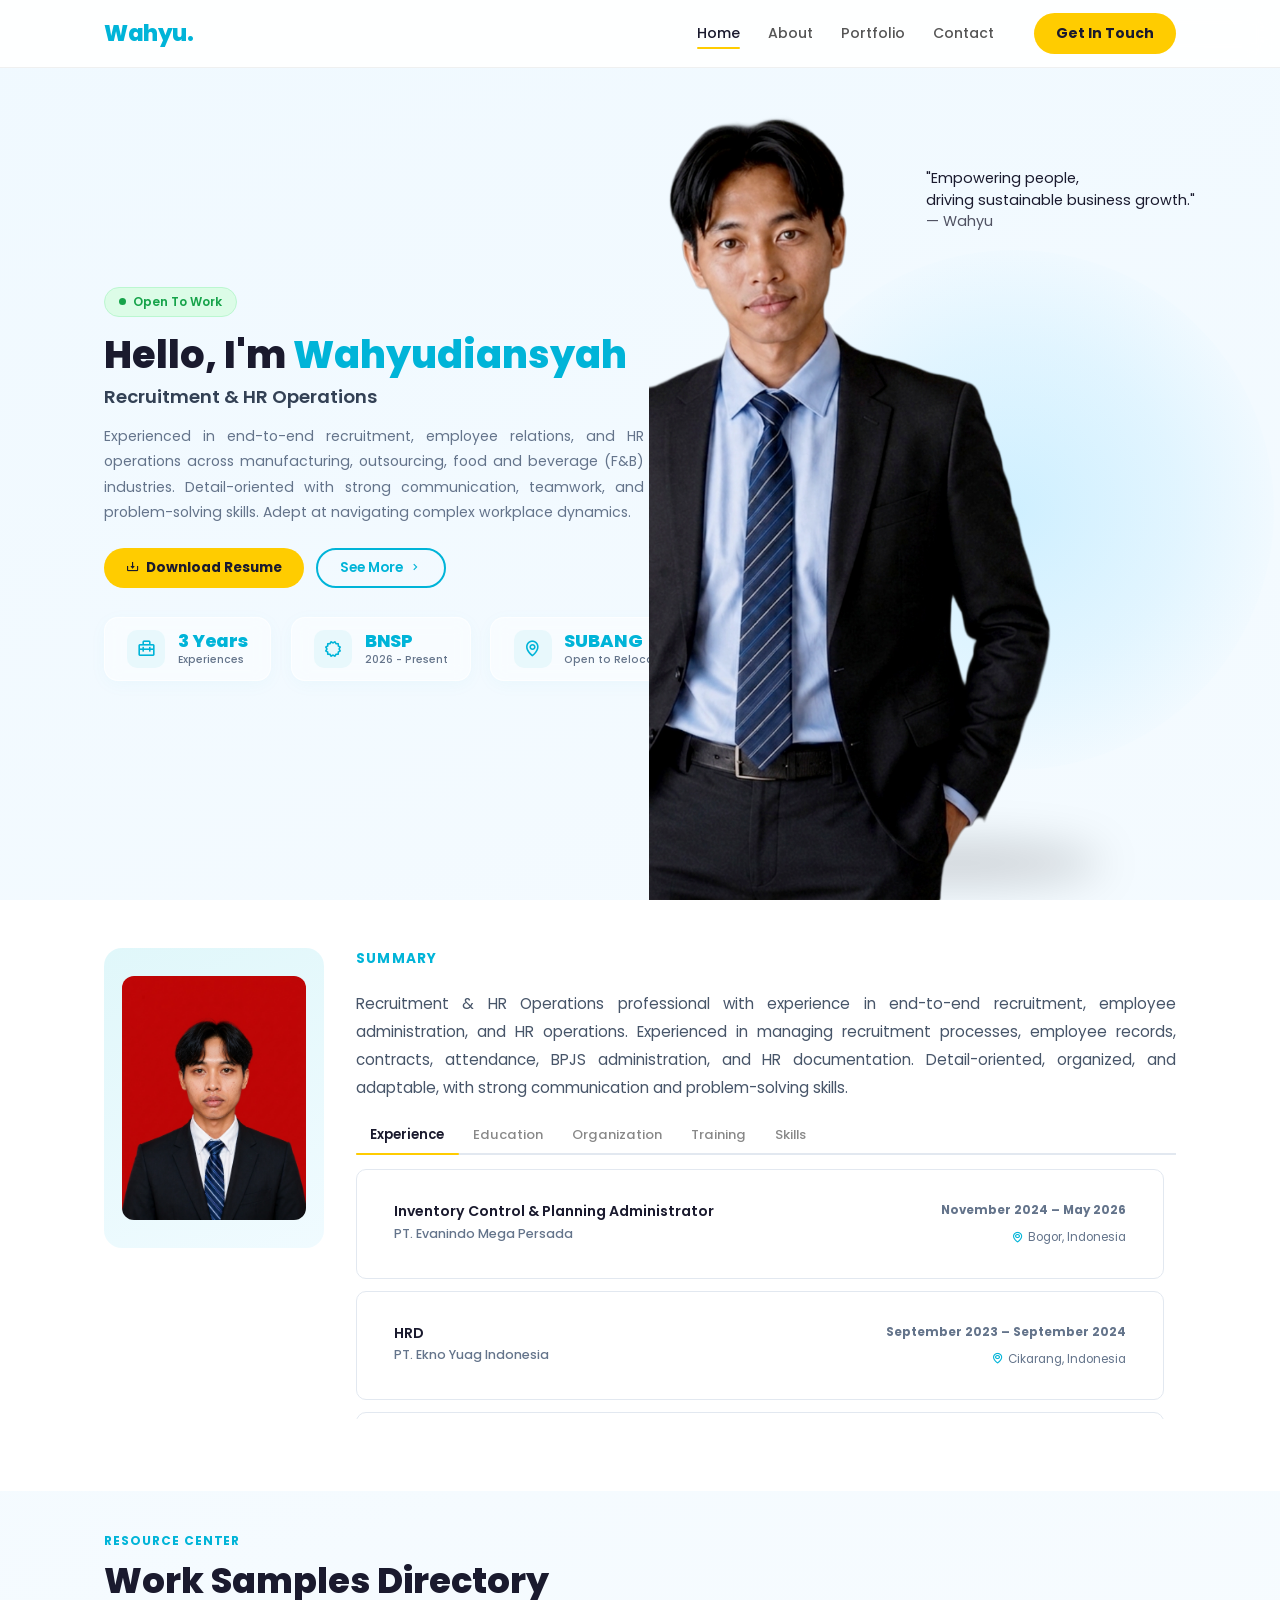
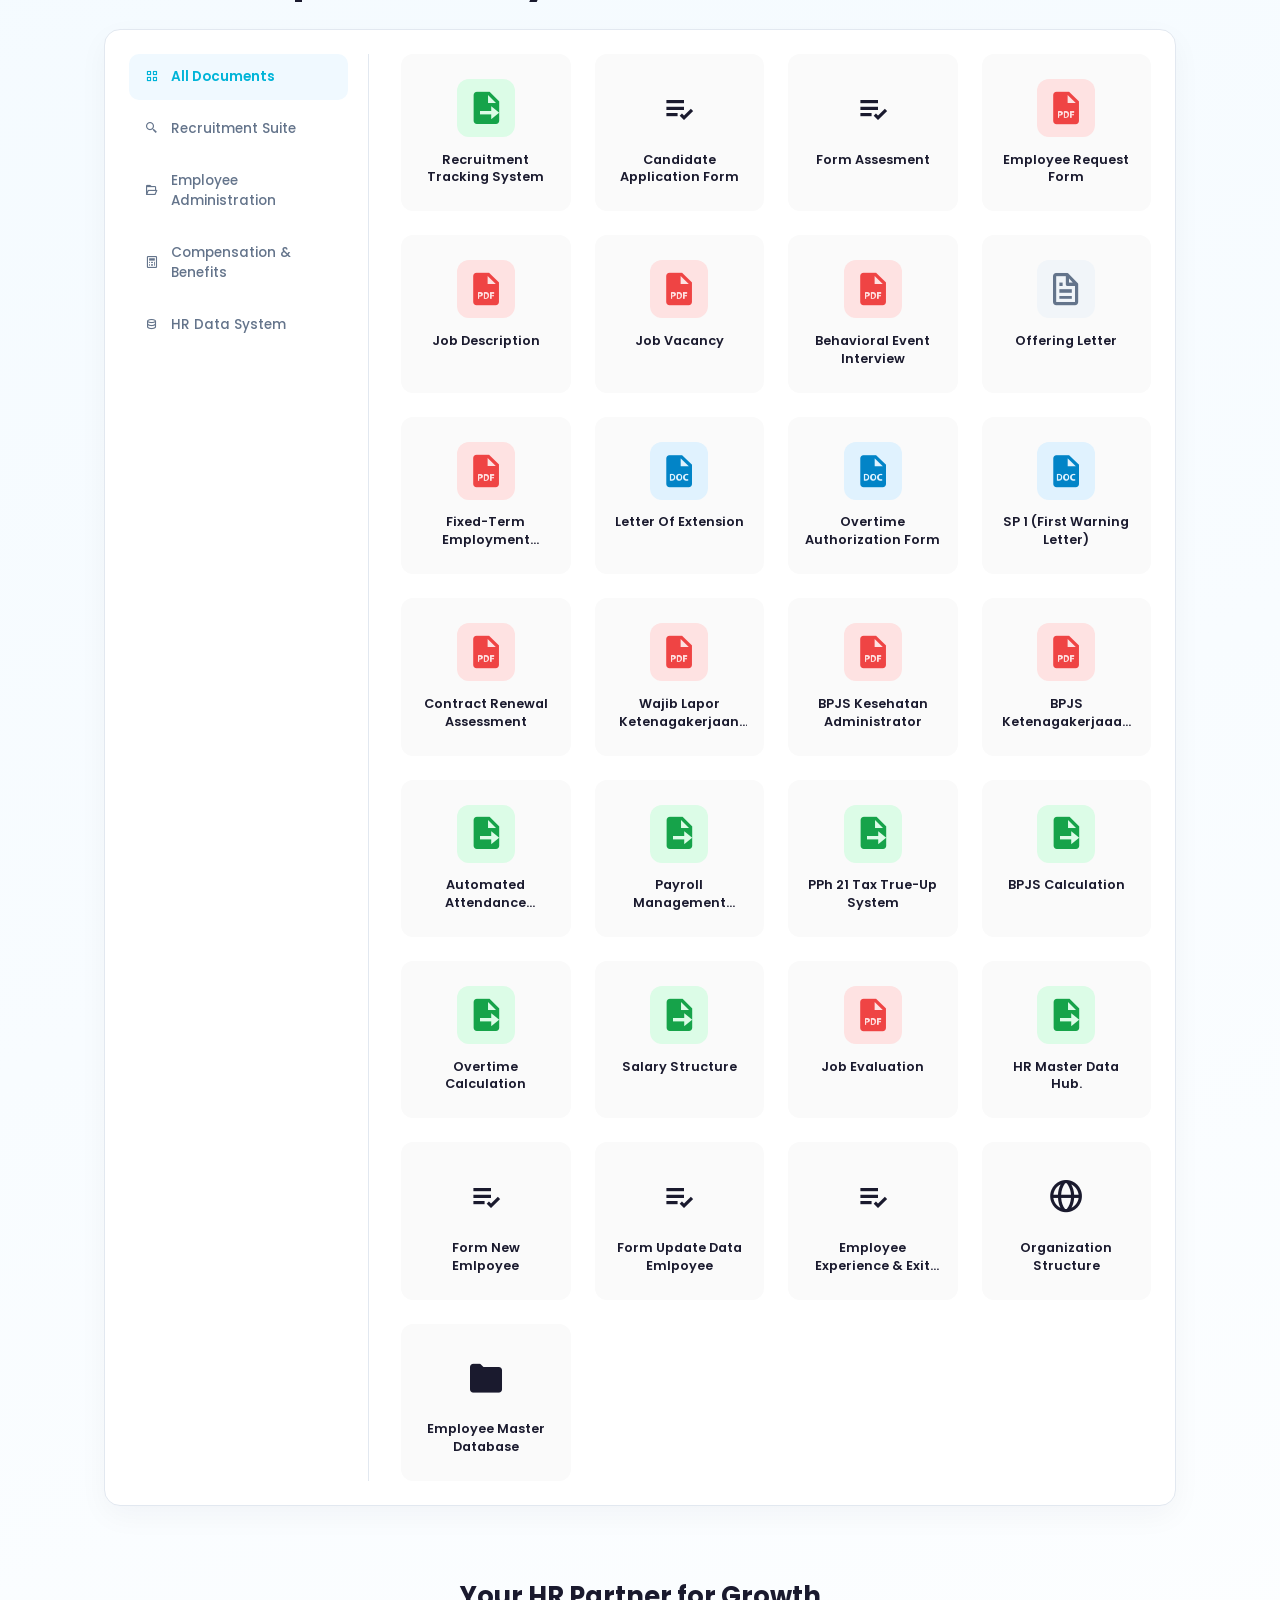
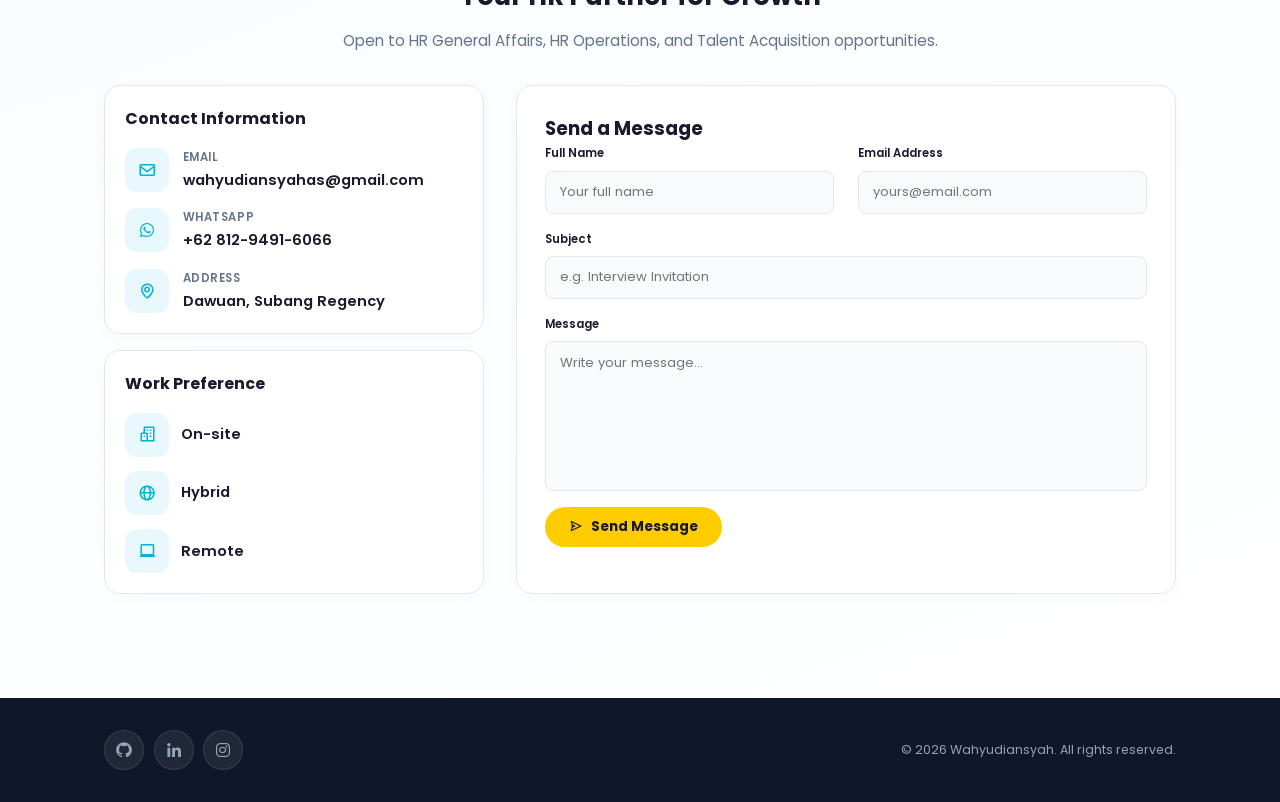
==== commit c76c75fc: "Update index.html" ====
--- a/index.html
+++ b/index.html
@@ -222,7 +222,7 @@
                   <span class="exp-period">September 2018 – Aug 2022</span>
 
                   <div class="item-foot">
-                    <a href="#" class="doc-link" data-modal data-file="Galery/ijazah.png" data-title="Ijazah – Universitas Subang">
+                    <a href="#" class="doc-link" data-modal data-file="Galery/Ijazah.png" data-title="Ijazah – Universitas Subang">
                       <i class="bx bx-id-card"></i> Ijazah
                     </a>
                     <a href="#" class="doc-link" data-modal data-file="Galery/Transkip.jpg" data-title="Transcript – Universitas Subang">
@@ -245,7 +245,7 @@
                   <span class="exp-period"> May 2026 - May 2029</span>
 
                   <div class="item-foot">
-                    <a href="#" class="doc-link" data-modal data-file="Sertifikat/SK.PDF" data-title="SK Kelulusan BNSP — Statement of Passing">
+                    <a href="#" class="doc-link" data-modal data-file="Sertifikat/SK.pdf" data-title="SK Kelulusan BNSP — Statement of Passing">
                       <i class="bx bx-file-blank"></i> Decree
                     </a>
                     <a href="#" class="doc-link" data-modal data-file="Galery/BNSP.jpg" data-title="BNSP Competency Certificate">
@@ -496,17 +496,16 @@
                 <h5 class="skill-humanist-label">COMPETENCIES</h5>
 
                 <div class="skill-humanist-row">
-                  <span class="sk">Job Description</span>
-                  <span class="sk">Sourcing</span>
-                  <span class="sk">CV Screening</span>
-                  <span class="sk">Interviewing</span>
-                  <span class="sk">Onboarding</span>
-                  <span class="sk">Industrial Relations</span>
-                  <span class="sk">Attendance Tracking</span>
-                  <span class="sk">Payroll Administration</span>
+                  <span class="sk">Recruitment & Selection</span>
+                  <span class="sk">Interview & Assesment</span>
+                  <span class="sk">HR Administration</span>
                   <span class="sk">Employee Relations</span>
+                  <span class="sk">Payroll & Benefit</span>
                   <span class="sk">BPJS Administration</span>
-                  <span class="sk">Offboarding</span>
+                  <span class="sk">Attendance Management</span>
+                  <span class="sk">Contract Management</span>
+                  <span class="sk">Labor & Law</span>
+                  <span class="sk">HR Policies</span>
                 </div>
               </div>
 
--- a/style.css
+++ b/style.css
@@ -1,7 +1,11 @@
 /* ============================================================
    RESET & VARIABLES
 ============================================================ */
-*, *::before, *::after { box-sizing: border-box; margin: 0; padding: 0; }
+*, *::before, *::after {
+  box-sizing: border-box;
+  margin: 0;
+  padding: 0;
+}
 
 :root {
   --cyan:    #00b4d8;
@@ -19,7 +23,11 @@
   --r-s:     8px;
 }
 
-html { scroll-behavior: smooth; }
+html {
+  scroll-behavior: smooth;
+  width: 100%;
+  overflow-x: hidden;
+}
 
 body {
   font-family: 'Poppins', sans-serif;
@@ -27,13 +35,38 @@
   background: linear-gradient(160deg, #f0f9ff 0%, #f8fcff 60%, #fff 100%);
   line-height: 1.6;
   overflow-x: hidden;
-}
-
-a   { text-decoration: none; color: inherit; }
-img { max-width: 100%; display: block; }
-ul  { list-style: none; }
-button { font-family: inherit; cursor: pointer; }
-section[id] { scroll-margin-top: var(--nav-h); }
+  max-width: 100%;
+}
+
+a {
+  text-decoration: none;
+  color: inherit;
+}
+
+img {
+  max-width: 100%;
+  display: block;
+}
+
+ul {
+  list-style: none;
+}
+
+button {
+  font-family: inherit;
+  cursor: pointer;
+}
+
+input,
+textarea,
+select {
+  max-width: 100%;
+  min-width: 0;
+}
+
+section[id] {
+  scroll-margin-top: var(--nav-h);
+}
 
 .container {
   width: 100%;
@@ -42,14 +75,24 @@
   padding-inline: var(--pad-x);
 }
 
-.cyan { color: var(--cyan); }
+.cyan {
+  color: var(--cyan);
+}
 
 
 /* ============================================================
    GLOBAL — FADE-IN
 ============================================================ */
-.fade-in { opacity: 0; transform: translateY(16px); transition: opacity .48s ease, transform .48s ease; }
-.fade-in.visible { opacity: 1; transform: translateY(0); }
+.fade-in {
+  opacity: 0;
+  transform: translateY(16px);
+  transition: opacity .48s ease, transform .48s ease;
+}
+
+.fade-in.visible {
+  opacity: 1;
+  transform: translateY(0);
+}
 
 
 /* ============================================================
@@ -71,12 +114,39 @@
 /* ============================================================
    GLOBAL — SECTION SHARED
 ============================================================ */
-.section         { padding-block: 72px; }
-.section-alt     { background: var(--surface); }
-.section-title   { font-size: clamp(1.45rem, 2.7vw, 1.95rem); font-weight: 700; margin-bottom: .65rem; }
-.section-center  { text-align: center; }
-.section-sub     { font-size: .9rem; color: var(--muted); margin-bottom: 2.5rem; }
-.section-kicker  { display: block; font-size: .75rem; font-weight: 700; text-transform: uppercase; letter-spacing: .08em; color: var(--cyan); margin-bottom: .2rem; }
+.section {
+  padding-block: 72px;
+}
+
+.section-alt {
+  background: var(--surface);
+}
+
+.section-title {
+  font-size: clamp(1.45rem, 2.7vw, 1.95rem);
+  font-weight: 700;
+  margin-bottom: .65rem;
+}
+
+.section-center {
+  text-align: center;
+}
+
+.section-sub {
+  font-size: .9rem;
+  color: var(--muted);
+  margin-bottom: 2.5rem;
+}
+
+.section-kicker {
+  display: block;
+  font-size: .75rem;
+  font-weight: 700;
+  text-transform: uppercase;
+  letter-spacing: .08em;
+  color: var(--cyan);
+  margin-bottom: .2rem;
+}
 
 
 /* ============================================================
@@ -191,7 +261,10 @@
 
 .doc-link i,
 .btn-ref-trigger i,
-.cert-link i { font-size: .85rem; flex-shrink: 0; }
+.cert-link i {
+  font-size: .85rem;
+  flex-shrink: 0;
+}
 
 
 /* ============================================================
@@ -255,10 +328,14 @@
 }
 
 .navbar a:hover,
-.navbar a.active { color: var(--navy); }
+.navbar a.active {
+  color: var(--navy);
+}
 
 .navbar a:hover::after,
-.navbar a.active::after { width: 100%; }
+.navbar a.active::after {
+  width: 100%;
+}
 
 .contact-btn {
   background: var(--yellow);
@@ -273,9 +350,18 @@
   cursor: pointer;
 }
 
-.contact-btn:hover { transform: translateY(-2px); box-shadow: 0 6px 16px rgba(255,204,0,.38); }
-
-.menu-icon { display: none; font-size: 1.55rem; color: var(--navy); margin-left: 1rem; cursor: pointer; }
+.contact-btn:hover {
+  transform: translateY(-2px);
+  box-shadow: 0 6px 16px rgba(255,204,0,.38);
+}
+
+.menu-icon {
+  display: none;
+  font-size: 1.55rem;
+  color: var(--navy);
+  margin-left: 1rem;
+  cursor: pointer;
+}
 
 
 /* ============================================================
@@ -295,7 +381,7 @@
   grid-template-columns: 1fr 1fr;
   align-items: stretch;
   gap: 3rem;
-  padding: 0 var(--pad-x) 0;
+  padding: 0 var(--pad-x);
   max-width: var(--max-w);
   margin-inline: auto;
   width: 100%;
@@ -309,7 +395,6 @@
   min-height: 0;
 }
 
-/* Badge */
 .hero-badge {
   display: inline-flex;
   align-items: center;
@@ -333,17 +418,22 @@
   animation: blink 1.8s ease-in-out infinite;
 }
 
-@keyframes blink { 0%,100%{opacity:1} 50%{opacity:.12} }
-
-/* Hero Text */
-.home-text { display: flex; flex-direction: column; }
+@keyframes blink {
+  0%,100% { opacity: 1; }
+  50% { opacity: .12; }
+}
+
+.home-text {
+  display: flex;
+  flex-direction: column;
+}
 
 .home-text h1 {
   font-size: clamp(1.8rem, 3vw, 2.5rem);
   font-weight: 800;
   line-height: 1.2;
   white-space: normal;
-  margin-top: 0.7rem;
+  margin-top: .7rem;
 }
 
 .home-text h3 {
@@ -362,8 +452,12 @@
   margin-top: .8rem;
 }
 
-/* Hero Buttons */
-.hero-buttons { display: flex; gap: .7rem; flex-wrap: wrap; margin-top: 1.4rem; }
+.hero-buttons {
+  display: flex;
+  gap: .7rem;
+  flex-wrap: wrap;
+  margin-top: 1.4rem;
+}
 
 .btn-primary {
   display: inline-flex;
@@ -378,7 +472,10 @@
   transition: all .3s ease;
 }
 
-.btn-primary:hover { transform: translateY(-2px); box-shadow: 0 7px 18px rgba(255,204,0,.38); }
+.btn-primary:hover {
+  transform: translateY(-2px);
+  box-shadow: 0 7px 18px rgba(255,204,0,.38);
+}
 
 .btn-secondary {
   display: inline-flex;
@@ -393,9 +490,11 @@
   transition: all .3s ease;
 }
 
-.btn-secondary:hover { background: var(--cyan); color: #fff; }
-
-/* Hero Stats */
+.btn-secondary:hover {
+  background: var(--cyan);
+  color: #fff;
+}
+
 .hero-stats {
   display: flex;
   align-items: center;
@@ -442,9 +541,16 @@
   flex-shrink: 0;
 }
 
-.stat-card:hover .stat-icon-wrapper { background: var(--cyan); color: #fff; }
-
-.stat-info { display: flex; flex-direction: column; gap: .05rem; }
+.stat-card:hover .stat-icon-wrapper {
+  background: var(--cyan);
+  color: #fff;
+}
+
+.stat-info {
+  display: flex;
+  flex-direction: column;
+  gap: .05rem;
+}
 
 .stat-num {
   font-size: clamp(1rem, 1.4vw, 1.2rem);
@@ -454,9 +560,12 @@
   letter-spacing: -.01em;
 }
 
-.stat-desc { font-size: .65rem; font-weight: 500; color: var(--muted); }
-
-/* Hero Image */
+.stat-desc {
+  font-size: .65rem;
+  font-weight: 500;
+  color: var(--muted);
+}
+
 .home-right {
   display: flex;
   justify-content: center;
@@ -478,13 +587,13 @@
   transform: translateX(-100px);
 }
 
-.home-right::before { 
+.home-right::before {
   content: "";
   position: absolute;
   width: 520px;
   height: 520px;
   border-radius: 50%;
-  background: radial-gradient ( circle, rgba(20, 184, 255, 0.16) 0%,rgba(20, 184, 255, 0.08) 45%, transparent 75%);
+  background: radial-gradient(circle, rgba(20,184,255,.16) 0%, rgba(20,184,255,.08) 45%, transparent 75%);
   top: 50%;
   left: 50%;
   transform: translate(-40%, -45%);
@@ -500,20 +609,19 @@
   transform: translateX(-50%);
   width: 280px;
   height: 38px;
-  background: rgba(0, 0, 0, 0.18);
+  background: rgba(0,0,0,.18);
   border-radius: 50%;
   filter: blur(22px);
   z-index: 1;
   pointer-events: none;
 }
 
-/* Hero Quote */
 .hero-quote {
   position: absolute;
-  top: 100px;    
-  right: -80px; 
+  top: 100px;
+  right: -80px;
   width: 330px;
-  max-width: 80%;
+  max-width: 30vw;
   z-index: 3;
   text-align: justify;
 }
@@ -523,866 +631,555 @@
   line-height: 1.5;
   text-align: justify;
   word-break: normal;
-  font-size: 0.9rem;
+  font-size: .9rem;
 }
 
 .hero-quote-author {
   margin: 10px 0 0;
-  font-size: 0.9rem;
+  font-size: .9rem;
   font-weight: 400;
-  opacity: 0.75;
-}
-/* ============================================================
-
+  opacity: .75;
+}
+
+
+/* ============================================================
    ABOUT SECTION
-
-============================================================ */
-
+============================================================ */
 #about {
-
   padding-block-start: 48px;
-
 }
 
 .about-grid {
-
   display: grid;
-
   grid-template-columns: 220px 1fr;
-
   gap: 2rem;
-
   align-items: start;
-
 }
 
 .about-photo-card {
-
   background: linear-gradient(155deg, #e0f7fa, #f0fbff);
-
   border-radius: 18px;
-
   padding: 1.75rem 1.15rem;
-
-  display: flex;
-
+  display: flex;
   flex-direction: column;
-
-  align-items: center;
-
+  align-items: center;
   gap: .65rem;
-
   position: sticky;
-
   top: calc(var(--nav-h) + 16px);
-
 }
 
 .about-photo-img {
-
-  width: 100%;
-
+  width: 100%;
   aspect-ratio: 3/4;
-
   border-radius: 12px;
-
   object-fit: cover;
-
   object-position: top;
-
-}
-
-/* About Summary */
+}
 
 .about-summary {
-
   padding-bottom: .4rem;
-
   margin-bottom: .5rem;
-
 }
 
 .summary-label {
-
   font-size: .85rem;
-
   font-weight: 700;
-
   text-transform: uppercase;
-
   letter-spacing: .09em;
-
   color: var(--cyan);
-
   margin-bottom: 20px;
-
 }
 
 .summary-text {
-
   font-size: .95rem;
-
   color: #475569;
-
   line-height: 1.85;
-
   text-align: justify;
-
-}
-
-/* About Tabs */
-
+}
+
+
+/* ============================================================
+   ABOUT TABS
+============================================================ */
 .about-tabs {
-
-  display: flex;
-
+  display: flex;
   flex-wrap: wrap;
-
   border-bottom: 2px solid var(--border);
-
   margin-bottom: .9rem;
-
 }
 
 .tab-btn {
-
   position: relative;
-
   background: none;
-
   border: none;
-
   padding: .5rem .9rem;
-
   font-size: .82rem;
-
   font-weight: 500;
-
   color: #888;
-
   cursor: pointer;
-
   transition: color .2s;
-
   white-space: nowrap;
-
 }
 
 .tab-btn::after {
-
   content: '';
-
   position: absolute;
-
   left: 0;
-
   bottom: -2px;
-
   width: 0;
-
   height: 2px;
-
   background: var(--yellow);
-
   border-radius: 999px;
-
   transition: width .26s;
-
 }
 
 .tab-btn:hover,
-
 .tab-btn.active {
-
   color: var(--navy);
-
 }
 
 .tab-btn:hover::after,
-
 .tab-btn.active::after {
-
-  width: 100%;
-
+  width: 100%;
 }
 
 .tab-btn.active {
-
   font-weight: 600;
-
-}
-
-/* Tab Content & Scroll */
+}
 
 .tab-content {
-
   display: none;
-
-  width: 100%;
-
+  width: 100%;
   animation: fadeUp .23s ease;
-
 }
 
 .tab-content.active {
-
   display: block;
-
 }
 
 @keyframes fadeUp {
-
   from {
-
     opacity: 0;
-
     transform: translateY(5px);
-
   }
 
   to {
-
     opacity: 1;
-
     transform: translateY(0);
-
-  }
-
+  }
 }
 
 .tab-scroll {
-
   height: 250px;
-
   max-height: 250px;
-
   overflow-y: auto;
-
   overflow-x: hidden;
-
   padding-right: 12px;
-
   position: relative;
-
 }
 
 .tab-scroll::-webkit-scrollbar {
-
   width: 4px;
-
 }
 
 .tab-scroll::-webkit-scrollbar-track {
-
   background: transparent;
-
 }
 
 .tab-scroll::-webkit-scrollbar-thumb {
-
   background: var(--cyan);
-
   border-radius: 3px;
-
 }
 
 #tab-skills .tab-scroll {
-
   height: auto;
-
   max-height: 380px;
-
-}
-
-
-/* ============================================================
-
+}
+
+
+/* ============================================================
    EXPERIENCE
-
-============================================================ */
-
+============================================================ */
 #tab-experience .exp-item {
-
-  width: 100%;
-
+  width: 100%;
   margin-bottom: .75rem;
-
 }
 
 #tab-experience .experience-card {
-
   background: #fff;
-
   border: 1px solid var(--border);
-
   border-radius: 10px;
-
   cursor: pointer;
-
   overflow: hidden;
-
   transition: border-color .2s ease, box-shadow .2s ease;
-
 }
 
 #tab-experience .experience-card:hover {
-
   border-color: var(--cyan);
-
 }
 
 #tab-experience .experience-card.open {
-
   border-color: var(--cyan);
-
 }
 
 #tab-experience .exp-header {
-
-  display: flex;
-
+  display: flex;
   justify-content: space-between;
-
   align-items: flex-start;
-
-  width: 100%;
-
+  width: 100%;
   padding: 1rem 1.1rem;
-
+}
+
+#tab-experience .exp-left {
+  flex: 1;
+  min-width: 0;
+  padding-right: 1rem;
+}
+
+#tab-experience .exp-title {
+  margin: 0 0 .2rem;
+  font-size: .88rem;
+  font-weight: 600;
+  color: var(--navy);
+}
+
+#tab-experience .exp-company {
+  margin: 0;
+  font-size: .78rem;
+  color: var(--muted);
+}
+
+#tab-experience .exp-right-group {
+  display: flex;
+  flex-direction: column;
+  align-items: flex-end;
+  flex-shrink: 0;
+  text-align: right;
+}
+
+#tab-experience .exp-period {
+  display: block;
+  font-size: .74rem;
+  color: var(--muted);
+  line-height: 1.4;
+  white-space: nowrap;
+}
+
+#tab-experience .exp-location {
+  display: flex;
+  align-items: center;
+  justify-content: flex-end;
+  gap: .25rem;
+  margin: .25rem 0 0;
+  font-size: .74rem;
+  color: var(--muted);
+  line-height: 1.4;
+  white-space: nowrap;
+}
+
+#tab-experience .exp-location i {
+  font-size: .82rem;
+  color: var(--cyan);
+}
+
+#tab-experience .exp-details {
+  display: none;
+  padding: 0 1.1rem 1rem;
+  border-top: 1px solid var(--border);
+  animation: fadeUp .2s ease;
+}
+
+#tab-experience .experience-card.open .exp-details {
+  display: block;
+}
+
+#tab-experience .exp-details h5 {
+  margin: .8rem 0 .5rem;
+  font-size: .74rem;
+  font-weight: 700;
+  color: var(--cyan);
+  text-transform: uppercase;
+  letter-spacing: .06em;
+}
+
+#tab-experience .exp-details ul {
+  display: block;
+  margin: 0;
+  padding-left: 1.1rem;
+  list-style-type: disc !important;
+}
+
+#tab-experience .exp-details li {
+  display: list-item !important;
+  list-style-type: disc !important;
+  margin-bottom: .35rem;
+  font-size: .76rem;
+  color: var(--muted);
+  line-height: 1.55;
+}
+
+#tab-experience .exp-details li:last-child {
+  margin-bottom: 0;
+}
+
+#tab-experience .exp-details li::marker {
+  content: "• ";
+}
+
+
+/* ============================================================
+   ORGANIZATION
+============================================================ */
+#tab-organization .exp-header {
+  display: block;
+  width: 100%;
+}
+
+#tab-organization .exp-left {
+  width: 100%;
+  display: block;
+}
+
+.org-title-row {
+  display: flex;
+  justify-content: space-between;
+  align-items: center;
+  width: 100%;
+  margin-bottom: .12rem;
+}
+
+.org-location-box {
+  display: flex;
+  align-items: flex-start;
+  gap: .5rem;
+  margin-top: .4rem;
+  width: 100%;
+}
+
+.org-location-box i {
+  font-size: .88rem;
+  color: var(--cyan);
+  margin-top: .15rem;
+  flex-shrink: 0;
+}
+
+.exp-justified-text {
+  display: block;
+  font-size: .76rem;
+  color: var(--muted);
+  line-height: 1.5;
+  text-align: justify;
+  text-justify: inter-word;
+  width: 100%;
+}
+
+
+/* ============================================================
+   SKILLS PANEL
+============================================================ */
+.skills-humanist-panel {
+  display: flex;
+  flex-direction: column;
+  gap: 1.25rem;
+  width: 100%;
+  padding-bottom: 1.5rem;
+}
+
+.skill-humanist-group {
+  width: 100%;
+  display: block;
+}
+
+.skill-humanist-label {
+  font-size: .74rem;
+  font-weight: 700;
+  color: var(--cyan);
+  margin-top: .75rem;
+  margin-bottom: .55rem;
+  text-transform: uppercase;
+  letter-spacing: .06em;
+}
+
+.skill-humanist-row {
+  display: flex;
+  flex-wrap: wrap;
+  gap: .4rem;
+  width: 100%;
+}
+
+.skill-humanist-row .sk {
+  background: #f8fafc;
+  padding: .35rem .7rem;
+  font-size: .76rem;
+  border: 1px solid var(--border);
+  transition: all .18s ease;
+}
+
+.skill-humanist-row .sk:hover {
+  border-color: var(--cyan);
+  color: var(--cyan);
+  background: #f0fbff;
+  transform: translateY(-1px);
+}
+
+
+/* ============================================================
+   SKILL LOGO ROW
+============================================================ */
+.skill-logo-row {
+  display: flex;
+  flex-wrap: wrap;
+  justify-content: flex-start;
+  align-items: center;
+  width: 100%;
+  gap: 1.5rem;
+}
+
+.skill-logo-row .sk-logo {
+  display: flex;
+  align-items: center;
+  justify-content: center;
+  background: transparent;
+  padding: .4rem .2rem;
+  border: 1px solid transparent;
+  border-radius: 6px;
+  cursor: pointer;
+  height: 54px;
   box-sizing: border-box;
-
-}
-
-#tab-experience .exp-left {
-
+  transition: all .25s ease-in-out;
+}
+
+.skill-logo-row .sk-logo img {
+  height: 32px;
+  width: auto !important;
+  max-width: 130px !important;
+  object-fit: contain !important;
+  vertical-align: middle;
+  display: block;
+  transition: transform .25s ease-in-out;
+}
+
+.skill-logo-row .sk-logo[title*="Office"] img,
+.skill-logo-row .sk-logo[title*="Excel"] img {
+  height: 48px !important;
+}
+
+.skill-logo-row .sk-logo[title*="Workspace"] img,
+.skill-logo-row .sk-logo[title*="Sheets"] img {
+  height: 80px !important;
+}
+
+.skill-logo-row .sk-logo[title*="SAP"] img,
+.skill-logo-row .sk-logo[title*="talenta"] img,
+.skill-logo-row .sk-logo[title*="Talenta"] img {
+  height: 24px !important;
+}
+
+.skill-logo-row .sk-logo[title*="Tracking"] img,
+.skill-logo-row .sk-logo[title*="Zoho"] img {
+  height: 32px !important;
+}
+
+.skill-logo-row .sk-logo:hover img {
+  transform: scale(1.04);
+}
+
+
+/* ============================================================
+   TRAINING & CERTIFICATION
+============================================================ */
+.cert-card {
+  border: 1px solid var(--border);
+  border-radius: var(--r);
+  padding: 1rem 1.2rem;
+  margin-bottom: .8rem;
+  background: var(--surface);
+}
+
+.training-group {
+  margin-bottom: 1rem;
+}
+
+.tr-top {
+  margin-bottom: .4rem;
+}
+
+.tr-name {
+  font-size: .9rem;
+  font-weight: 600;
+}
+
+.tr-meta {
+  margin-bottom: .75rem;
+}
+
+.tr-org {
+  font-size: .78rem;
+  color: var(--muted);
+}
+
+.training-row-container {
+  display: flex;
+  flex-direction: column;
+  gap: 0;
+}
+
+.training-row {
+  display: flex;
+  justify-content: space-between;
+  align-items: center;
+  width: 100%;
+  margin-bottom: .35rem;
+  gap: 1rem;
+}
+
+.training-row:last-child {
+  margin-bottom: .5rem;
+}
+
+.tr-row-left {
   flex: 1;
-
   min-width: 0;
-
-  padding-right: 1rem;
-
-}
-
-#tab-experience .exp-title {
-
-  margin: 0 0 .2rem;
-
-  font-size: .88rem;
-
-  font-weight: 600;
-
-  color: var(--navy);
-
-}
-
-#tab-experience .exp-company {
-
-  margin: 0;
-
-  font-size: .78rem;
-
-  color: var(--muted);
-
-}
-
-#tab-experience .exp-right-group {
-
-  display: flex;
-
-  flex-direction: column;
-
-  align-items: flex-end;
-
-  flex-shrink: 0;
-
-  text-align: right;
-
-}
-
-#tab-experience .exp-period {
-
-  display: block;
-
-  font-size: .74rem;
-
-  color: var(--muted);
-
-  line-height: 1.4;
-
-  white-space: nowrap;
-
-}
-
-#tab-experience .exp-location {
-
-  display: flex;
-
-  align-items: center;
-
+}
+
+.tr-row-text {
+  font-size: .85rem;
+  color: #334155;
+}
+
+.tr-row-sub {
+  display: flex;
   justify-content: flex-end;
-
-  gap: .25rem;
-
-  margin: .25rem 0 0;
-
-  font-size: .74rem;
-
-  color: var(--muted);
-
-  line-height: 1.4;
-
-  white-space: nowrap;
-
-}
-
-#tab-experience .exp-location i {
-
-  font-size: .82rem;
-
-  color: var(--cyan);
-
-}
-
-
-/* ============================================================
-
-   EXPERIENCE - JOB DESCRIPTION
-
-============================================================ */
-
-#tab-experience .exp-details {
-
-  display: none;
-
-  padding: 0 1.1rem 1rem;
-
-  border-top: 1px solid var(--border);
-
-  animation: fadeUp .2s ease;
-
-}
-
-#tab-experience .experience-card.open .exp-details {
-
-  display: block;
-
-}
-
-#tab-experience .exp-details h5 {
-
-  margin: .8rem 0 .5rem;
-
-  font-size: .74rem;
-
-  font-weight: 700;
-
-  color: var(--cyan);
-
-  text-transform: uppercase;
-
-  letter-spacing: .06em;
-
-}
-
-#tab-experience .exp-details ul {
-
-  display: block;
-
-  margin: 0;
-
-  padding-left: 1.1rem;
-
-  list-style-type: disc !important;
-
-}
-
-#tab-experience .exp-details li {
-
-  display: list-item !important;
-
-  list-style-type: disc !important;
-
-  margin-bottom: .35rem;
-
-  font-size: .76rem;
-
-  color: var(--muted);
-
-  line-height: 1.55;
-
-}
-
-#tab-experience .exp-details li:last-child {
-
-  margin-bottom: 0;
-
-}
-
-#tab-experience .exp-details li::marker {
-
-  content: "• ";
-
-}
-
-
-/* ============================================================
-
-   Organization overrides
-
-============================================================ */
-
-#tab-organization .exp-header {
-
-  display: block;
-
-  width: 100%;
-
-}
-
-#tab-organization .exp-left {
-
-  width: 100%;
-
-  display: block;
-
-}
-
-.org-title-row {
-
-  display: flex;
-
-  justify-content: space-between;
-
-  align-items: center;
-
-  width: 100%;
-
-  margin-bottom: .12rem;
-
-}
-
-.org-location-box {
-
-  display: flex;
-
-  align-items: flex-start;
-
-  gap: .5rem;
-
+  gap: 1rem;
   margin-top: .4rem;
-
-  width: 100%;
-
-}
-
-.org-location-box i {
-
-  font-size: .88rem;
-
-  color: var(--cyan);
-
-  margin-top: .15rem;
-
-  flex-shrink: 0;
-
-}
-
-.exp-justified-text {
-
-  display: block;
-
-  font-size: .76rem;
-
-  color: var(--muted);
-
-  line-height: 1.5;
-
-  text-align: justify;
-
-  text-justify: inter-word;
-
-  width: 100%;
-
-}
-
-
-/* ============================================================
-
-   SKILLS PANEL
-
-============================================================ */
-
-.skills-humanist-panel {
-
-  display: flex;
-
-  flex-direction: column;
-
-  gap: 1.25rem;
-
-  width: 100%;
-
-  padding-bottom: 1.5rem;
-
-}
-
-.skill-humanist-group {
-
-  width: 100%;
-
-  display: block;
-
-}
-
-.skill-humanist-label {
-
-  font-size: .74rem;
-
-  font-weight: 700;
-
-  color: var(--cyan);
-
-  margin-top: 0.75rem;
-
-  margin-bottom: 0.55rem;
-
-  text-transform: uppercase;
-
-  letter-spacing: .06em;
-
-}
-
-.skill-humanist-row {
-
-  display: flex;
-
-  flex-wrap: wrap;
-
-  gap: .4rem;
-
-  width: 100%;
-
-}
-
-.skill-humanist-row .sk {
-
-  background: #f8fafc;
-
-  padding: .35rem .7rem;
-
-  font-size: .76rem;
-
-  border: 1px solid var(--border);
-
-  transition: all .18s ease;
-
-}
-
-.skill-humanist-row .sk:hover {
-
-  border-color: var(--cyan);
-
-  color: var(--cyan);
-
-  background: #f0fbff;
-
-  transform: translateY(-1px);
-
-}
-
-
-/* ============================================================
-
-   SKILL LOGO ROW
-
-============================================================ */
-
-.skill-logo-row {
-
-  display: flex;
-
-  flex-wrap: wrap;
-
-  justify-content: flex-start;
-
-  align-items: center;
-
-  width: 100%;
-
-  gap: 1.5rem;
-
-}
-
-.skill-logo-row .sk-logo {
-
-  display: flex;
-
-  align-items: center;
-
-  justify-content: center;
-
-  background: transparent;
-
-  padding: .4rem .2rem;
-
-  border: 1px solid transparent;
-
-  border-radius: 6px;
-
-  cursor: pointer;
-
-  height: 54px;
-
-  box-sizing: border-box;
-
-  transition: all 0.25s ease-in-out;
-
-}
-
-.skill-logo-row .sk-logo img {
-
-  height: 32px;
-
-  width: auto !important;
-
-  max-width: 130px !important;
-
-  object-fit: contain !important;
-
-  vertical-align: middle;
-
-  display: block;
-
-  transition: transform 0.25s ease-in-out;
-
-}
-
-.skill-logo-row .sk-logo[title*="Office"] img,
-
-.skill-logo-row .sk-logo[title*="Excel"] img {
-
-  height: 48px !important;
-
-}
-
-.skill-logo-row .sk-logo[title*="Workspace"] img,
-
-.skill-logo-row .sk-logo[title*="Sheets"] img {
-
-  height: 80px !important;
-
-}
-
-.skill-logo-row .sk-logo[title*="SAP"] img,
-
-.skill-logo-row .sk-logo[title*="talenta"] img,
-
-.skill-logo-row .sk-logo[title*="Talenta"] img {
-
-  height: 24px !important;
-
-}
-
-.skill-logo-row .sk-logo[title*="Tracking"] img,
-
-.skill-logo-row .sk-logo[title*="Zoho"] img {
-
-  height: 32px !important;
-
-}
-
-.skill-logo-row .sk-logo:hover img {
-
-  transform: scale(1.04);
-
-}
-
-/* ============================================================
-
-   TRAINING & CERTIFICATION
-
-============================================================ */
-
-.cert-card {
-
-  border: 1px solid var(--border);
-
-  border-radius: var(--r);
-
-  padding: 1rem 1.2rem;
-
-  margin-bottom: .8rem;
-
-  background: var(--surface);
-
-}
-
-.training-group { margin-bottom: 1rem; }
-
-.tr-top         { margin-bottom: .4rem; }
-
-.tr-name        { font-size: .9rem; font-weight: 600; }
-
-.tr-meta        { margin-bottom: .75rem; }
-
-.tr-org         { font-size: .78rem; color: var(--muted); }
-
-.training-row-container { display: flex; flex-direction: column; gap: 0; }
-
-.training-row {
-
-  display: flex;
-
-  justify-content: space-between;
-
-  align-items: center;
-
-  width: 100%;
-
-  margin-bottom: .35rem;
-
-  gap: 1rem;
-
-}
-
-.training-row:last-child { margin-bottom: .5rem; }
-
-.tr-row-left   { flex: 1; min-width: 0; }
-
-.tr-row-text   { font-size: .85rem; color: #334155; }
-
-.tr-row-sub {
-
-  display: flex;
-
-  justify-content: flex-end;
-
-  gap: 1rem;
-
-  margin-top: .4rem;
-
   padding-top: .5rem;
-
   border-top: 1px dashed var(--border);
-
-}
+}
+
 
 /* ============================================================
    PORTFOLIO SECTION
 ============================================================ */
-#portfolio.section { 
+#portfolio.section {
   min-height: 100vh;
   display: flex;
   align-items: center;
   justify-content: center;
   box-sizing: border-box;
-  padding-top: 40px; 
-  padding-bottom: 40px; 
-}
-
-.portfolio-hero { margin-bottom: 1.2rem; }
-
-.portfolio-hero h2 { font-size: clamp(1.5rem, 3vw, 2.2rem); font-weight: 800; color: var(--navy); margin: 0.2rem 0 0 0; }
+  padding-top: 40px;
+  padding-bottom: 40px;
+}
+
+.portfolio-hero {
+  margin-bottom: 1.2rem;
+}
+
+.portfolio-hero h2 {
+  font-size: clamp(1.5rem, 3vw, 2.2rem);
+  font-weight: 800;
+  color: var(--navy);
+  margin: .2rem 0 0;
+}
 
 .drive-container {
   display: grid;
@@ -1392,9 +1189,8 @@
   border: 1px solid var(--border);
   border-radius: 16px;
   padding: 1.5rem;
-  box-shadow: 0 10px 30px rgba(15, 23, 42, 0.04);
-  width: 100%;
-  box-sizing: border-box;
+  box-shadow: 0 10px 30px rgba(15,23,42,.04);
+  width: 100%;
   min-height: 480px;
 }
 
@@ -1423,10 +1219,20 @@
   cursor: pointer;
 }
 
-.drive-nav-btn:hover  { background: var(--bg); color: var(--cyan); }
-.drive-nav-btn.active { background: var(--bg); color: var(--cyan); font-weight: 600; }
-
-.drive-content { width: 100%; }
+.drive-nav-btn:hover,
+.drive-nav-btn.active {
+  background: var(--bg);
+  color: var(--cyan);
+}
+
+.drive-nav-btn.active {
+  font-weight: 600;
+}
+
+.drive-content {
+  width: 100%;
+  min-width: 0;
+}
 
 .drive-files-list.grid-view {
   display: grid;
@@ -1444,15 +1250,14 @@
   border-radius: 12px;
   background: #fafafa;
   cursor: pointer;
-  box-sizing: border-box;
-  transition: transform 0.2s ease, box-shadow 0.2s ease, border-color 0.2s ease;
+  transition: transform .2s ease, box-shadow .2s ease, border-color .2s ease;
 }
 
 .file-row:hover {
   transform: translateY(-4px);
-  background: #ffffff;
-  border-color: rgba(0, 180, 216, 0.25);
-  box-shadow: 0 8px 20px rgba(0, 180, 216, 0.08);
+  background: #fff;
+  border-color: rgba(0,180,216,.25);
+  box-shadow: 0 8px 20px rgba(0,180,216,.08);
 }
 
 .file-icon {
@@ -1463,21 +1268,24 @@
   height: 58px;
   border-radius: 12px;
   font-size: 2.4rem;
-  margin-bottom: 0.85rem;
+  margin-bottom: .85rem;
   flex-shrink: 0;
 }
 
-.file-icon.pdf   { background: #fee2e2; color: #ef4444; }
-.file-icon.docx  { background: #e0f2fe; color: #0284c7; }
-.file-icon.xlsx  { background: #dcfce7; color: #16a34a; }
-.file-icon.csv   { background: #ccfbf1; color: #0d9488; }
-.file-icon.txt   { background: #f1f5f9; color: #475569; }
-.file-icon.misc  { background: #f1f5f9; color: #64748b; }
-
-.file-meta { width: 100%; overflow: hidden; }
+.file-icon.pdf  { background: #fee2e2; color: #ef4444; }
+.file-icon.docx { background: #e0f2fe; color: #0284c7; }
+.file-icon.xlsx { background: #dcfce7; color: #16a34a; }
+.file-icon.csv  { background: #ccfbf1; color: #0d9488; }
+.file-icon.txt  { background: #f1f5f9; color: #475569; }
+.file-icon.misc { background: #f1f5f9; color: #64748b; }
+
+.file-meta {
+  width: 100%;
+  overflow: hidden;
+}
 
 .file-name {
-  font-size: 0.8rem;
+  font-size: .8rem;
   font-weight: 600;
   color: var(--navy);
   line-height: 1.4;
@@ -1498,9 +1306,25 @@
   color: #94a3b8;
 }
 
-.drive-empty-state i    { font-size: 3.5rem; color: #cbd5e1; margin-bottom: .75rem; }
-.drive-empty-state h4   { font-size: 1rem; font-weight: 600; color: var(--navy); margin-bottom: .25rem; }
-.drive-empty-state p    { font-size: .8rem; color: var(--muted); }
+.drive-empty-state i {
+  font-size: 3.5rem;
+  color: #cbd5e1;
+  margin-bottom: .75rem;
+}
+
+.drive-empty-state h4 {
+  font-size: 1rem;
+  font-weight: 600;
+  color: var(--navy);
+  margin-bottom: .25rem;
+}
+
+.drive-empty-state p {
+  font-size: .8rem;
+  color: var(--muted);
+}
+
+
 /* ============================================================
    DOCUMENT VIEWER MODAL
 ============================================================ */
@@ -1517,7 +1341,9 @@
   padding: 20px;
 }
 
-.doc-modal.open { display: flex; }
+.doc-modal.open {
+  display: flex;
+}
 
 .doc-container {
   display: flex;
@@ -1553,9 +1379,17 @@
   border-bottom: 1px solid var(--border);
 }
 
-#docTitle { font-size: .85rem; font-weight: 600; color: var(--navy); }
-
-.doc-actions { display: flex; align-items: center; gap: .5rem; }
+#docTitle {
+  font-size: .85rem;
+  font-weight: 600;
+  color: var(--navy);
+}
+
+.doc-actions {
+  display: flex;
+  align-items: center;
+  gap: .5rem;
+}
 
 .doc-btn {
   background: #fff;
@@ -1570,10 +1404,23 @@
   transition: all .2s ease;
 }
 
-.doc-btn:hover      { background: #f1f5f9; color: var(--cyan); border-color: #94a3b8; }
-
-#closeDocModal      { background: #fee2e2; border: 1px solid #fca5a5; color: #ef4444; }
-#closeDocModal:hover { background: #ef4444; color: #fff; border-color: #ef4444; }
+.doc-btn:hover {
+  background: #f1f5f9;
+  color: var(--cyan);
+  border-color: #94a3b8;
+}
+
+#closeDocModal {
+  background: #fee2e2;
+  border: 1px solid #fca5a5;
+  color: #ef4444;
+}
+
+#closeDocModal:hover {
+  background: #ef4444;
+  color: #fff;
+  border-color: #ef4444;
+}
 
 .doc-viewer {
   flex: 1;
@@ -1602,6 +1449,7 @@
   object-fit: contain;
   display: block;
 }
+
 
 /* ============================================================
    REFERENCE REQUEST MODAL
@@ -1619,7 +1467,9 @@
   padding: 20px;
 }
 
-#refModal.open { display: flex; }
+#refModal.open {
+  display: flex;
+}
 
 #refModal .modal-content-box {
   width: 100%;
@@ -1633,7 +1483,17 @@
   animation: refModalPop .25s ease;
 }
 
-@keyframes refModalPop { from{opacity:0;transform:translateY(20px)} to{opacity:1;transform:translateY(0)} }
+@keyframes refModalPop {
+  from {
+    opacity: 0;
+    transform: translateY(20px);
+  }
+
+  to {
+    opacity: 1;
+    transform: translateY(0);
+  }
+}
 
 #refModal .modal-close-btn {
   position: absolute;
@@ -1653,9 +1513,13 @@
   transition: .2s ease;
 }
 
-#refModal .modal-close-btn:hover { background: #e2e8f0; }
-
-#refModal .modal-inner        { text-align: center; }
+#refModal .modal-close-btn:hover {
+  background: #e2e8f0;
+}
+
+#refModal .modal-inner {
+  text-align: center;
+}
 
 #refModal .modal-icon {
   display: block;
@@ -1678,7 +1542,10 @@
   margin-bottom: 1.25rem;
 }
 
-#refModal #modalCompanyName { font-weight: 600; color: var(--navy); }
+#refModal #modalCompanyName {
+  font-weight: 600;
+  color: var(--navy);
+}
 
 #refModal .wa-btn {
   display: inline-flex;
@@ -1697,7 +1564,12 @@
   border: none;
 }
 
-#refModal .wa-btn:hover { background: #1ebe5d; color: #fff; transform: translateY(-2px); }
+#refModal .wa-btn:hover {
+  background: #1ebe5d;
+  color: #fff;
+  transform: translateY(-2px);
+}
+
 
 /* ============================================================
    CONTACT SECTION
@@ -1765,12 +1637,18 @@
   cursor: pointer;
 }
 
-.info-item:not(:last-child) { margin-bottom: 1rem; }
+.info-item:not(:last-child) {
+  margin-bottom: 1rem;
+}
 
 .info-item i {
-  width: 44px; height: 44px; min-width: 44px;
+  width: 44px;
+  height: 44px;
+  min-width: 44px;
   border-radius: 12px;
-  display: flex; align-items: center; justify-content: center;
+  display: flex;
+  align-items: center;
+  justify-content: center;
   background: var(--cyan-lt);
   color: var(--cyan);
   font-size: 1.15rem;
@@ -1812,19 +1690,24 @@
   color: var(--navy);
 }
 
-.status-item:not(:last-child) { margin-bottom: .9rem; }
+.status-item:not(:last-child) {
+  margin-bottom: .9rem;
+}
 
 .status-item i {
-  width: 44px; height: 44px; min-width: 44px;
+  width: 44px;
+  height: 44px;
+  min-width: 44px;
   border-radius: 12px;
-  display: flex; align-items: center; justify-content: center;
+  display: flex;
+  align-items: center;
+  justify-content: center;
   background: var(--cyan-lt);
   color: var(--cyan);
   font-size: 1.15rem;
   transition: .25s ease;
 }
 
-/* Contact Form */
 .contact-form-card {
   background: var(--surface);
   border: 1px solid var(--border);
@@ -1836,17 +1719,17 @@
   height: 100%;
 }
 
-.form-row { 
-  display: grid; 
-  grid-template-columns: 1fr 1fr; 
-  gap: 1.5rem; 
-}
-
-.form-group { 
-  display: flex; 
-  flex-direction: column; 
-  gap: 0.5rem; 
-  margin-bottom: 1rem; 
+.form-row {
+  display: grid;
+  grid-template-columns: 1fr 1fr;
+  gap: 1.5rem;
+}
+
+.form-group {
+  display: flex;
+  flex-direction: column;
+  gap: .5rem;
+  margin-bottom: 1rem;
 }
 
 .form-group label {
@@ -1924,18 +1807,8 @@
   color: #16a34a;
 }
 
-.form-success.visible { display: block; }
-
-/* ============================================================
-   RESPONSIVE
-============================================================ */
-@media (max-width: 992px) {
-  .contact-wrapper { grid-template-columns: 1fr; }
-}
-
-@media (max-width: 768px) {
-  .form-row { grid-template-columns: 1fr; }
-  .form-submit { width: 100%; justify-content: center; }
+.form-success.visible {
+  display: block;
 }
 
 
@@ -1950,10 +1823,23 @@
   width: 100%;
 }
 
-.footer-inner { display: flex; align-items: center; justify-content: space-between; flex-wrap: wrap; gap: 1rem; }
-.footer-copy  { font-size: .78rem; }
-
-.footer-socials { display: flex; gap: .6rem; align-items: center; }
+.footer-inner {
+  display: flex;
+  align-items: center;
+  justify-content: space-between;
+  flex-wrap: wrap;
+  gap: 1rem;
+}
+
+.footer-copy {
+  font-size: .78rem;
+}
+
+.footer-socials {
+  display: flex;
+  gap: .6rem;
+  align-items: center;
+}
 
 .social-link {
   width: 40px;
@@ -1979,12 +1865,44 @@
 
 
 /* ============================================================
-   RESPONSIVE — 960px (Tablet)
+   RESPONSIVE — TABLET / LAPTOP KECIL
+   961px – 1200px
+============================================================ */
+@media (max-width: 1200px) and (min-width: 961px) {
+
+  :root {
+    --pad-x: 5%;
+  }
+
+  .hero-image {
+    object-fit: contain !important;
+    object-position: center top !important;
+    height: auto !important;
+  }
+
+  .home-right {
+    height: auto !important;
+  }
+
+  .hero-quote {
+    right: 0;
+    top: 60px;
+    max-width: min(260px, 28vw);
+  }
+}
+
+
+/* ============================================================
+   RESPONSIVE — TABLET / ANDROID LANDSCAPE
+   ≤ 960px
 ============================================================ */
 @media (max-width: 960px) {
-  :root { --pad-x: 5%; }
-
-  /* Header: Hamburger Menu */
+
+  :root {
+    --pad-x: 5%;
+  }
+
+  /* Header */
   .navbar {
     display: none;
     position: fixed;
@@ -2000,12 +1918,27 @@
     box-shadow: 0 8px 22px rgba(0,0,0,.07);
     margin-right: 0;
   }
-  .navbar.open { display: flex; }
-  .contact-btn { display: none; }
-  .menu-icon   { display: block; }
+
+  .navbar.open {
+    display: flex;
+  }
+
+  .contact-btn {
+    display: none;
+  }
+
+  .menu-icon {
+    display: block;
+  }
+
 
   /* Hero */
-  #home { height: auto; min-height: initial; padding-block: 2rem; overflow: visible; }
+  #home {
+    height: auto;
+    min-height: initial;
+    padding-block: 2rem;
+    overflow: visible;
+  }
 
   .home-inner {
     grid-template-columns: 1fr;
@@ -2018,12 +1951,14 @@
 
   .home-right {
     order: -1;
-    height: auto;
     width: 100%;
     max-width: 280px;
+    height: auto !important;
     margin: 0 auto;
     align-self: center;
     overflow: visible;
+    flex-direction: column;
+    align-items: center;
   }
 
   .hero-image {
@@ -2031,8 +1966,6 @@
     height: auto !important;
     object-fit: contain !important;
     object-position: center top !important;
-    -webkit-mask-image: linear-gradient(to bottom, black 80%, transparent 100%);
-    mask-image: linear-gradient(to bottom, black 80%, transparent 100%);
   }
 
   .hero-quote {
@@ -2043,227 +1976,236 @@
     max-width: 320px;
     margin: 1rem auto 0;
   }
-  .hero-quote p,
-  .hero-quote-author { text-align: center; }
-
-  .home-text { text-align: center; padding-inline: 1rem; display: flex; flex-direction: column; align-items: center; }
-  .home-text h1 { white-space: normal; font-size: clamp(1.4rem, 5vw, 1.85rem); margin-block: .75rem; text-align: center; }
-  .home-text p  { max-width: 600px; margin: 0 auto; font-size: .95rem; line-height: 1.6; text-align: center; }
-
-  .hero-buttons { justify-content: center; margin-top: 1.5rem; width: 100%; }
-
-  .hero-stats { justify-content: center; flex-wrap: wrap; gap: 1rem; width: 100%; margin-top: 2rem; }
-  .stat-num   { font-size: 1.3rem; }
-
-  /* About */
-  .about-grid      { grid-template-columns: 1fr; gap: 2rem; }
-  .about-photo-card { position: static; width: 100%; max-width: 340px; margin: 0 auto; }
-  .about-photo-img  { max-width: 260px; margin: 0 auto; }
-
-  .tab-scroll { height: auto; max-height: none; overflow: visible; padding-right: 0; }
-
-  .exp-header     { flex-direction: column; align-items: flex-start; gap: .5rem; }
-  .exp-right-group { align-items: flex-start; text-align: left; width: 100%; }
-
-  .item-foot  { justify-content: flex-start; flex-wrap: wrap; }
-  .tr-row-sub { justify-content: flex-start; flex-wrap: wrap; }
-
-  /* Portfolio */
-  .drive-container { grid-template-columns: 1fr; margin-top: 0; }
-  .drive-sidebar   { border-right: none; border-bottom: 1px solid var(--border); padding-right: 0; padding-bottom: 1rem; flex-direction: row; overflow-x: auto; white-space: nowrap; }
-  .drive-nav-btn   { width: auto; }
-
-  /* Contact */
-  .contact-form-card { padding: 1.4rem 1.15rem; }
-  .form-row          { grid-template-columns: 1fr; }
-  input, textarea, select { max-width: 100%; min-width: 0; }
-  .drive-content > * { min-width: 0; }
-  [class*="toolbar"], [class*="search"] { flex-wrap: wrap; }
-
-  /* Footer */
-  .footer-inner { flex-direction: column; text-align: center; }
-  .footer-socials { justify-content: center; }
-}
-
-
-/* ============================================================
-   RESPONSIVE — 768px (Mobile)
-============================================================ */
-@media (max-width: 768px) {
-  /* About */
-  .about-grid       { gap: 1.5rem; }
-  .about-photo-card { max-width: 300px; }
-  .about-photo-img  { max-width: 230px; }
-
-
-  /* Training */
-  .training-row { align-items: flex-start; gap: .5rem; }
-
-  /* Contact */
-  #contact.section { padding-top: 30px; }
-  .contact-grid    { grid-template-columns: 1fr; gap: 2rem; margin-top: 0; }
-
-  /* Portfolio */
-  #portfolio.section { padding-top: 30px; }
-}
-
-
-/* ============================================================
-   RESPONSIVE — 480px (Small Mobile)
-============================================================ */
-@media (max-width: 480px) {
-  .about-photo-card { max-width: 260px; }
-  .about-photo-img  { max-width: 200px; }
-  .stat-card { white-space: normal; padding: .6rem 1rem; }
-  .drive-files-list.grid-view { grid-template-columns: repeat(auto-fill, minmax(130px, 1fr)); gap: 1rem; }
-}
-
-
-/* ============================================================
-   RESPONSIVE — 1024px–961px (Tablet / Laptop Kecil)
-============================================================ */
-@media (max-width: 1024px) and (min-width: 961px) {
-  .hero-image { object-fit: contain !important; object-position: center top !important; height: auto !important; }
-  .home-right { height: auto !important; }
-  .hero-quote { right: 0; top: 60px; max-width: min(260px, 28vw); }
-}
-
-
-/* ============================================================
-   RESPONSIVE — 400px (HP Sangat Kecil)
-============================================================ */
-@media (max-width: 400px) {
-  .home-text h1  { font-size: 1.35rem; }
-  .hero-badge    { font-size: .7rem; padding: .28rem .8rem; }
-  .drive-nav-btn { padding: .6rem .8rem; font-size: .8rem; }
-  .contact-form-card,
-  .info-card     { padding: 1.1rem; }
-}
-
-
-/* ============================================================================================
-   ⭐ MOBILE & TABLET FIX PATCH (TAMBAHAN BARU)
-   ------------------------------------------------------------------------------------------
-   Semua rule di atas (asli) TIDAK diubah/dihapus sama sekali.
-   Blok di bawah ini HANYA menambahkan override yang lebih spesifik/lebih akhir di cascade,
-   supaya struktur HTML & style desktop tidak terganggu, tapi masalah "tidak simetris/rapi
-   di HP & tablet" bisa diperbaiki.
-
-   ROOT CAUSE UTAMA yang ditemukan dari screenshot:
-   1) .hero-quote di-posisikan `position:absolute; right:-180px; width:330px;` relatif
-      terhadap .home-right. Di layar HP (mis. realme C25 ~360-412px), .home-right hanya
-      selebar 280px (lihat breakpoint 960px), sehingga quote box "meluber" jauh ke kanan
-      luar viewport. Ini yang bikin halaman terlihat "kegeser"/ada spasi kosong biru di
-      sisi kanan pada SEMUA section (header, about, portfolio, contact) — karena browser
-      mobile tetap mengizinkan scroll horizontal walau body overflow-x:hidden, akibat
-      elemen fixed-position (header) tetap terkunci ke visual viewport sementara konten
-      lain sudah "bergeser".
-   2) Belum ada breakpoint transisi untuk layar tablet/laptop kecil (961px–1200px), jadi
-      .hero-quote juga berpotensi meluber di tablet landscape / laptop kecil.
-   3) Input/textarea (form kontak, search di Work Samples Directory) belum punya
-      min-width:0 / max-width:100%, jadi berpotensi mendorong container melebar ke kanan
-      pada layar sempit.
-   4) Belum ada penyesuaian ekstra untuk HP kecil (<400px) — teks & badge sedikit terlalu
-      besar untuk layar itu.
-============================================================================================ */
-
-/* --- 0. Jaring pengaman anti-scroll horizontal di seluruh halaman --- */
-html {
-  width: 100%;
-  overflow-x: hidden;
-}
-
-body {
-  overflow-x: hidden;
-  max-width: 100%;
-}
-
-/* --- 0b. FOTO UTAMA (.hero-image): jaring pengaman TAMBAHAN khusus foto, di luar
-          breakpoint 960px yang sudah ada di atas.
-          Alasan: di simulasi resize browser laptop, foto SUDAH tidak crop (sudah
-          object-fit:contain). Tapi kalau di HP ASLI masih crop, itu HAMPIR PASTI karena
-          breakpoint @media(max-width:960px) di atas tidak sempat aktif — biasanya karena
-          HTML belum punya <meta name="viewport" content="width=device-width, initial-scale=1">
-          di bagian <head>. Tanpa meta tag itu, HP akan memuat halaman seolah-olah layar
-          selebar ~980px (bukan lebar layar asli), sehingga breakpoint 960px tidak kena,
-          dan foto balik pakai rule desktop (object-fit:cover) yang meng-crop kepala.
-          CSS di bawah ini memperlebar jangkauan "aman" sampai 1024px dan pakai !important
-          KHUSUS untuk foto, supaya tetap tidak ke-crop meski breakpoint utama meleset,
-          tanpa mengubah layout grid/kolom lain (hanya elemen foto yang disentuh). */
-@media (max-width: 1024px) {
-  .hero-image {
-    object-fit: contain !important;
-    object-position: center top !important;
-    height: auto !important;
-  }
-  .home-right {
-    height: auto !important;
-  }
-}
-
-/* --- 1. FIX UTAMA: kunci .hero-quote agar tidak pernah keluar dari container induknya,
-         di semua ukuran layar (desktop tetap terlihat sama seperti sebelumnya) --- */
-.hero-quote {
-  max-width: min(330px, 30vw);
-}
-
-/* Tablet & laptop kecil (961px–1200px): geser quote sedikit ke dalam supaya tidak
-   keluar viewport, tanpa mengubah tampilan desktop besar (>1200px) sama sekali */
-@media (max-width: 1200px) and (min-width: 961px) {
-  .hero-quote {
-    right: 0;
-    top: 60px;
-    max-width: min(260px, 28vw);
-  }
-}
-
-/* Tablet portrait & HP (≤960px): ikut breakpoint mobile yang sudah ada,
-   .home-right jadi column & quote diletakkan mengalir di bawah foto (bukan lagi absolute
-   yang bisa meluber keluar layar) */
-@media (max-width: 960px) {
-  .home-right {
-    flex-direction: column;
-    align-items: center;
-    overflow: visible;
-  }
-
-  .hero-quote {
-    position: static;
-    top: auto;
-    right: auto;
-    width: 100%;
-    max-width: 320px;
-    margin: 1rem auto 0;
-  }
 
   .hero-quote p,
   .hero-quote-author {
     text-align: center;
   }
-}
-
-/* --- 2. Cegah input/textarea/select mendorong lebar container (form kontak,
-         search box di Work Samples Directory, dsb.) --- */
-input,
-textarea,
-select {
-  max-width: 100%;
-  min-width: 0;
-}
-
-/* Jaga-jaga untuk toolbar/pencarian di dalam kartu portfolio agar boleh wrap
-   ke baris baru kalau sempit, alih-alih memaksa lebar (no-op kalau bukan flex) */
-.drive-content > * {
-  min-width: 0;
-}
-[class*="toolbar"],
-[class*="search"] {
-  flex-wrap: wrap;
-}
-
-/* --- 3. Penyesuaian tambahan untuk HP kecil (≤480px), melengkapi breakpoint
-         480px yang sudah ada di atas, tanpa menimpa isinya --- */
+
+  .home-text {
+    text-align: center;
+    padding-inline: 1rem;
+    align-items: center;
+  }
+
+  .home-text h1 {
+    white-space: normal;
+    font-size: clamp(1.4rem, 5vw, 1.85rem);
+    margin-block: .75rem;
+    text-align: center;
+  }
+
+  .home-text p {
+    max-width: 600px;
+    margin: 0 auto;
+    font-size: .95rem;
+    line-height: 1.6;
+    text-align: center;
+  }
+
+  .hero-buttons {
+    justify-content: center;
+    margin-top: 1.5rem;
+    width: 100%;
+  }
+
+  .hero-stats {
+    justify-content: center;
+    flex-wrap: wrap;
+    gap: 1rem;
+    width: 100%;
+    margin-top: 2rem;
+  }
+
+  .stat-num {
+    font-size: 1.3rem;
+  }
+
+
+  /* About */
+  .about-grid {
+    grid-template-columns: 1fr;
+    gap: 2rem;
+  }
+
+  .about-photo-card {
+    position: static;
+    width: 100%;
+    max-width: 340px;
+    margin: 0 auto;
+  }
+
+  .about-photo-img {
+    max-width: 260px;
+    margin: 0 auto;
+  }
+
+  .tab-scroll {
+    height: auto;
+    max-height: none;
+    overflow: visible;
+    padding-right: 0;
+  }
+
+  .exp-header {
+    flex-direction: column;
+    align-items: flex-start;
+    gap: .5rem;
+  }
+
+  .exp-right-group {
+    align-items: flex-start;
+    text-align: left;
+    width: 100%;
+  }
+
+  .item-foot {
+    justify-content: flex-start;
+    flex-wrap: wrap;
+  }
+
+  .tr-row-sub {
+    justify-content: flex-start;
+    flex-wrap: wrap;
+  }
+
+
+  /* Portfolio */
+  .drive-container {
+    grid-template-columns: 1fr;
+    margin-top: 0;
+  }
+
+  .drive-sidebar {
+    border-right: none;
+    border-bottom: 1px solid var(--border);
+    padding-right: 0;
+    padding-bottom: 1rem;
+    flex-direction: row;
+    overflow-x: auto;
+    white-space: nowrap;
+  }
+
+  .drive-nav-btn {
+    width: auto;
+  }
+
+  .drive-content > * {
+    min-width: 0;
+  }
+
+  [class*="toolbar"],
+  [class*="search"] {
+    flex-wrap: wrap;
+  }
+
+
+  /* Contact */
+  .contact-wrapper {
+    grid-template-columns: 1fr;
+  }
+
+  .contact-form-card {
+    padding: 1.4rem 1.15rem;
+  }
+
+  .form-row {
+    grid-template-columns: 1fr;
+  }
+
+
+  /* Footer */
+  .footer-inner {
+    flex-direction: column;
+    text-align: center;
+  }
+
+  .footer-socials {
+    justify-content: center;
+  }
+}
+
+
+/* ============================================================
+   RESPONSIVE — TABLET PORTRAIT
+   769px – 960px
+============================================================ */
+@media (min-width: 769px) and (max-width: 960px) {
+
+  .about-photo-card {
+    max-width: 340px;
+  }
+
+  .about-photo-img {
+    max-width: 260px;
+  }
+
+  .drive-files-list.grid-view {
+    grid-template-columns: repeat(auto-fill, minmax(160px, 1fr));
+  }
+}
+
+
+/* ============================================================
+   RESPONSIVE — ANDROID / MOBILE
+   ≤ 768px
+============================================================ */
+@media (max-width: 768px) {
+
+  /* About */
+  .about-grid {
+    gap: 1.5rem;
+  }
+
+  .about-photo-card {
+    max-width: 300px;
+  }
+
+  .about-photo-img {
+    max-width: 230px;
+  }
+
+
+  /* Training */
+  .training-row {
+    align-items: flex-start;
+    gap: .5rem;
+  }
+
+
+  /* Contact */
+  #contact.section {
+    padding-top: 30px;
+  }
+
+  .contact-grid {
+    grid-template-columns: 1fr;
+    gap: 2rem;
+    margin-top: 0;
+  }
+
+
+  /* Portfolio */
+  #portfolio.section {
+    padding-top: 30px;
+  }
+}
+
+
+/* ============================================================
+   RESPONSIVE — SMALL ANDROID
+   ≤ 480px
+============================================================ */
 @media (max-width: 480px) {
+
+  .about-photo-card {
+    max-width: 260px;
+  }
+
+  .about-photo-img {
+    max-width: 200px;
+  }
+
   .stat-card {
     white-space: normal;
     padding: .6rem 1rem;
@@ -2273,14 +2215,36 @@
     grid-template-columns: repeat(auto-fill, minmax(130px, 1fr));
     gap: 1rem;
   }
-}
-
-/* --- 4. Penyesuaian ekstra untuk HP sangat kecil (≤400px), mis. layar sekitar
-         360px seperti pada realme C25 --- */
+
+  .drive-nav-btn {
+    padding: .6rem .8rem;
+    font-size: .8rem;
+  }
+
+  .contact-form-card,
+  .info-card {
+    padding: 1.1rem;
+  }
+}
+
+
+/* ============================================================
+   RESPONSIVE — ANDROID SANGAT KECIL
+   ≤ 400px
+============================================================ */
 @media (max-width: 400px) {
-  .home-text h1  { font-size: 1.35rem; }
-  .hero-badge    { font-size: .7rem; padding: .28rem .8rem; }
-  .drive-nav-btn { padding: .6rem .8rem; font-size: .8rem; }
-  .contact-form-card,
-  .info-card     { padding: 1.1rem; }
-}
+
+  .home-text h1 {
+    font-size: 1.35rem;
+  }
+
+  .hero-badge {
+    font-size: .7rem;
+    padding: .28rem .8rem;
+  }
+
+  .drive-files-list.grid-view {
+    grid-template-columns: repeat(auto-fill, minmax(120px, 1fr));
+    gap: .8rem;
+  }
+}
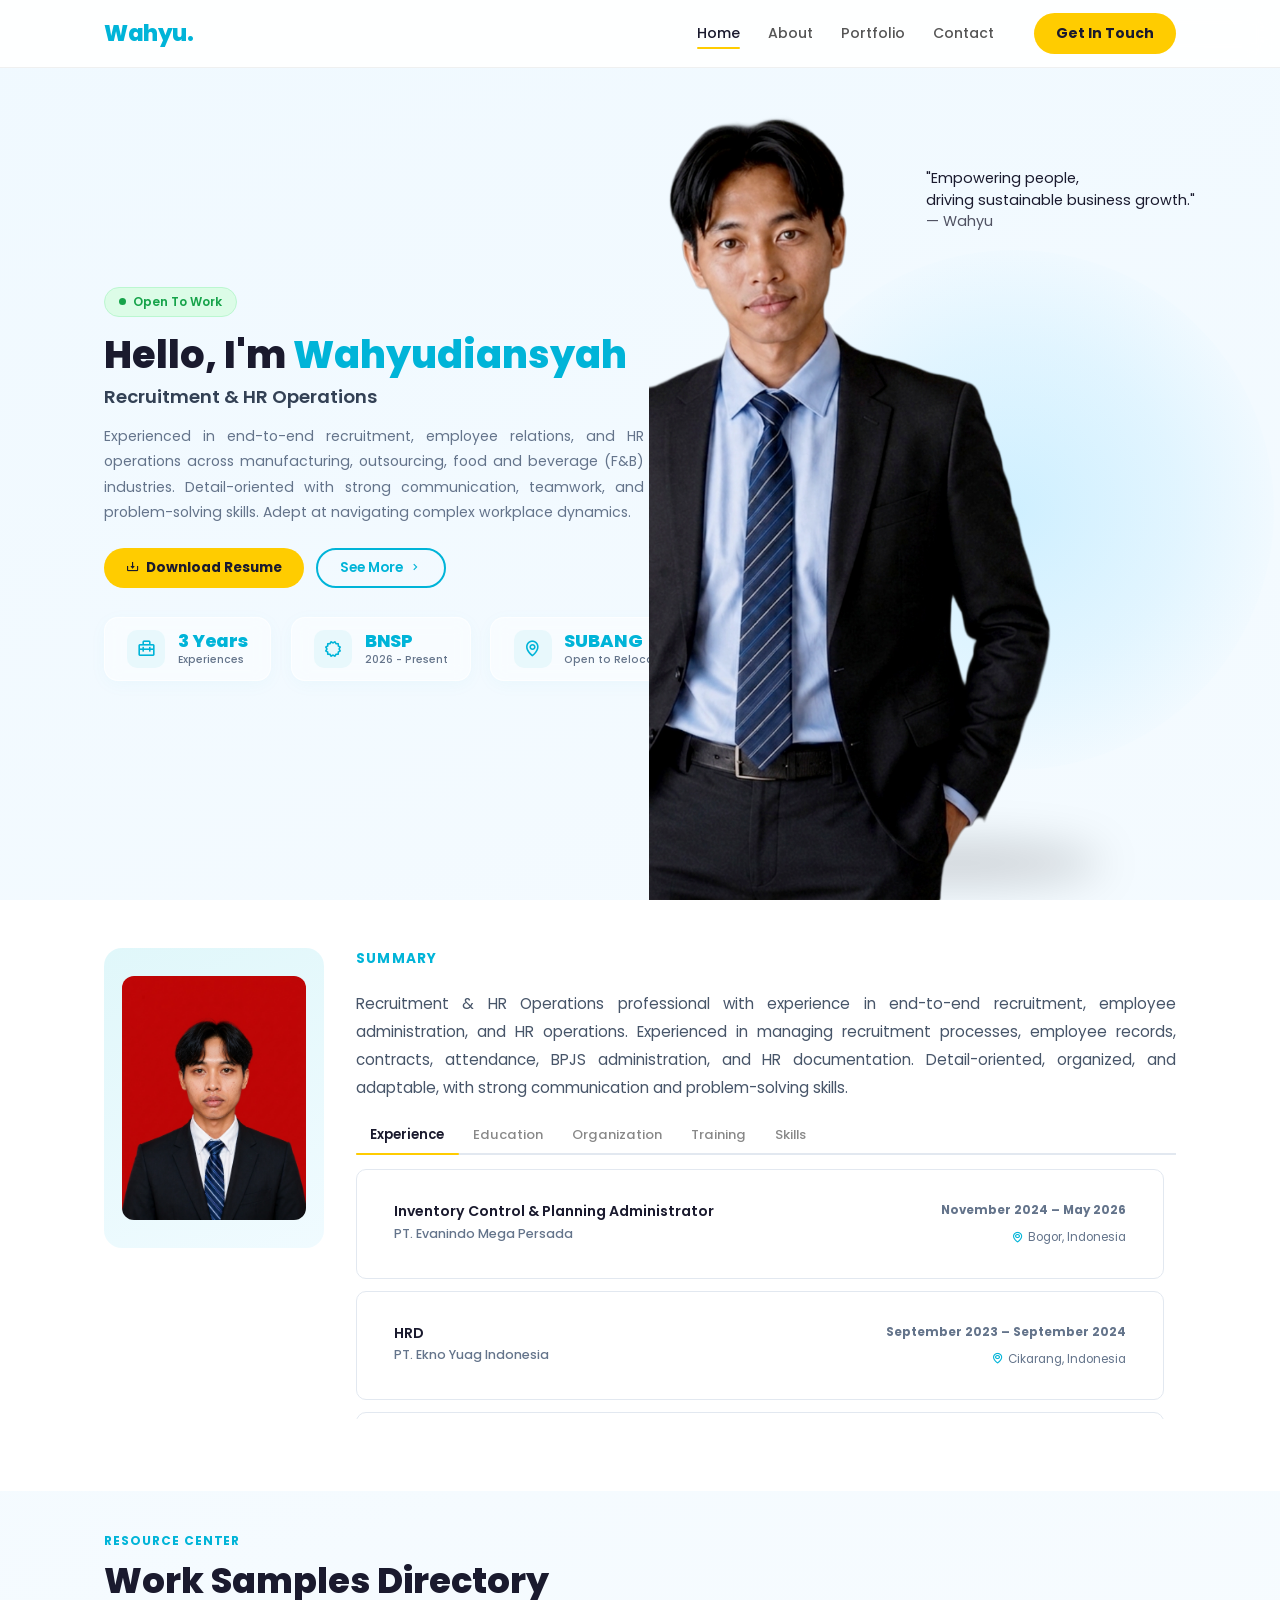
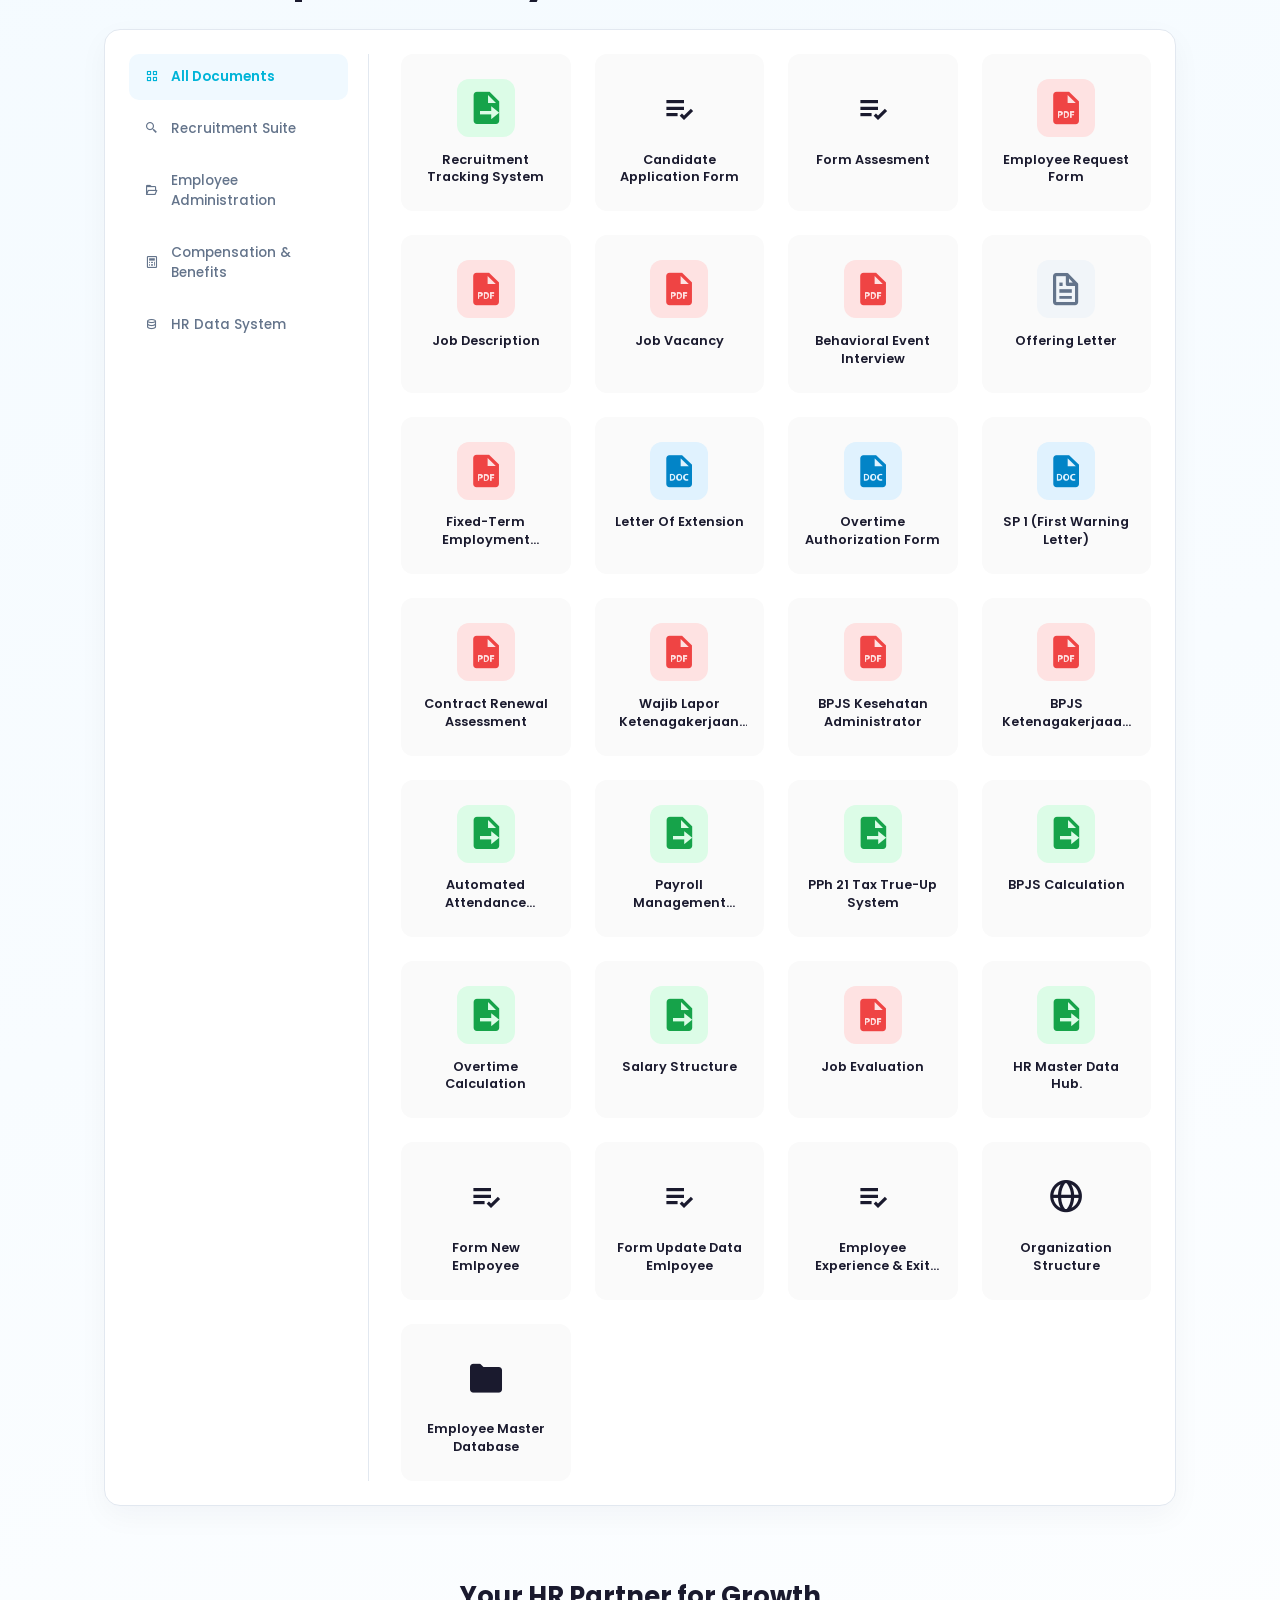
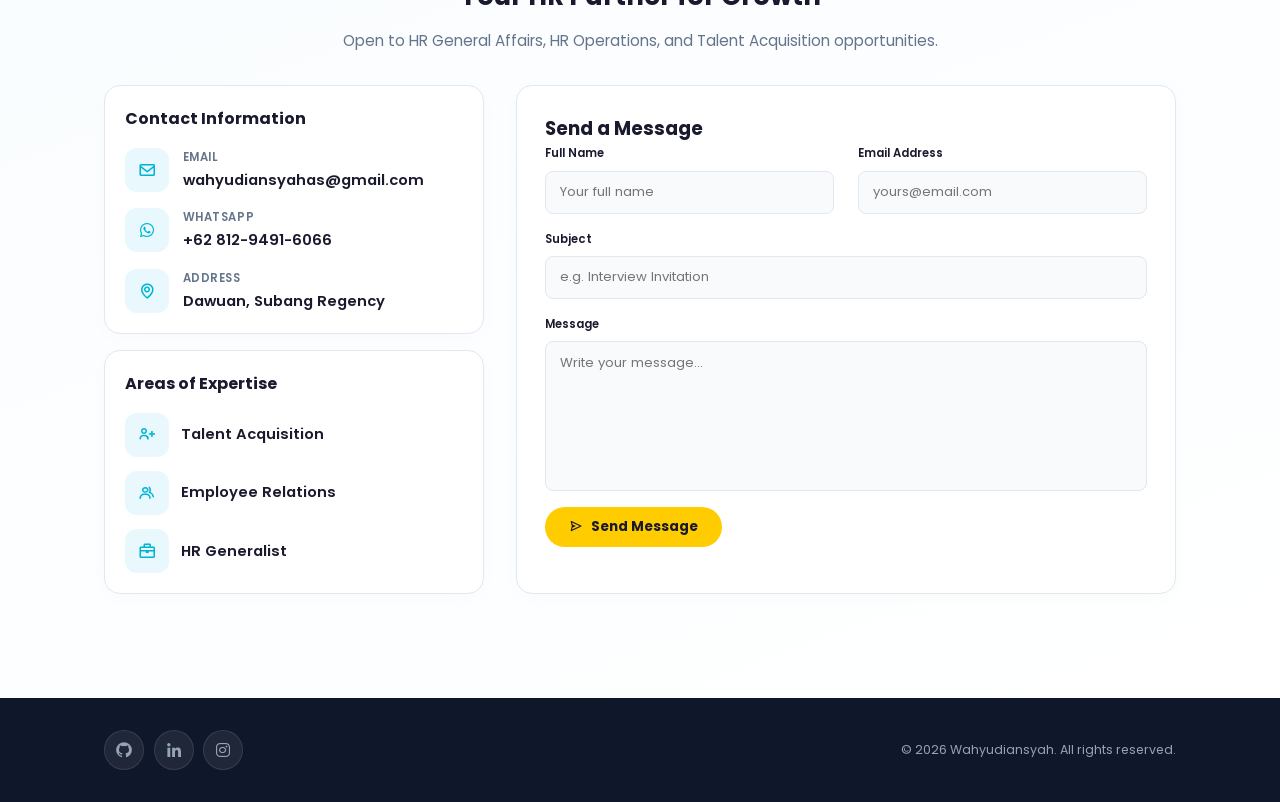
==== commit 9fad160c: "Update index.html" ====
--- a/index.html
+++ b/index.html
@@ -648,10 +648,10 @@
 
         <!-- Work Preference -->
         <div class="info-card">
-          <h3>Work Preference</h3>
-          <div class="status-item"><i class="bx bx-buildings"></i><span>On-site</span></div>
-          <div class="status-item"><i class="bx bx-globe"></i><span>Hybrid</span></div>
-          <div class="status-item"><i class="bx bx-laptop"></i><span>Remote</span></div>
+          <h3>Areas of Expertise</h3>
+          <div class="status-item"><i class="bx bx-user-plus"></i><span>Talent Acquisition</span></div>
+          <div class="status-item"><i class="bx bx-group"></i><span>Employee Relations</span></div>
+          <div class="status-item"><i class="bx bx-briefcase"></i><span>HR Generalist</span></div>
         </div>
 
       </div>
--- a/style.css
+++ b/style.css
@@ -2069,6 +2069,40 @@
     flex-wrap: wrap;
   }
 
+  .skill-logo-row {
+    gap: 1.1rem;
+  }
+
+  .skill-logo-row .sk-logo {
+    height: 48px;
+    padding: .3rem .15rem;
+  }
+
+  .skill-logo-row .sk-logo img {
+    max-width: 105px !important;
+  }
+
+  .skill-logo-row .sk-logo[title*="Office"] img,
+  .skill-logo-row .sk-logo[title*="Excel"] img {
+    height: 40px !important;
+  }
+
+  .skill-logo-row .sk-logo[title*="Workspace"] img,
+  .skill-logo-row .sk-logo[title*="Sheets"] img {
+    height: 58px !important;
+  }
+
+  .skill-logo-row .sk-logo[title*="SAP"] img,
+  .skill-logo-row .sk-logo[title*="talenta"] img,
+  .skill-logo-row .sk-logo[title*="Talenta"] img {
+    height: 20px !important;
+  }
+
+  .skill-logo-row .sk-logo[title*="Tracking"] img,
+  .skill-logo-row .sk-logo[title*="Zoho"] img {
+    height: 27px !important;
+  }
+
 
   /* Portfolio */
   .drive-container {
@@ -2165,6 +2199,40 @@
     max-width: 230px;
   }
 
+  .skill-logo-row {
+    gap: .8rem;
+  }
+
+  .skill-logo-row .sk-logo {
+    height: 44px;
+    padding: .25rem .1rem;
+  }
+
+  .skill-logo-row .sk-logo img {
+    max-width: 88px !important;
+  }
+
+  .skill-logo-row .sk-logo[title*="Office"] img,
+  .skill-logo-row .sk-logo[title*="Excel"] img {
+    height: 34px !important;
+  }
+
+  .skill-logo-row .sk-logo[title*="Workspace"] img,
+  .skill-logo-row .sk-logo[title*="Sheets"] img {
+    height: 48px !important;
+  }
+
+  .skill-logo-row .sk-logo[title*="SAP"] img,
+  .skill-logo-row .sk-logo[title*="talenta"] img,
+  .skill-logo-row .sk-logo[title*="Talenta"] img {
+    height: 18px !important;
+  }
+
+  .skill-logo-row .sk-logo[title*="Tracking"] img,
+  .skill-logo-row .sk-logo[title*="Zoho"] img {
+    height: 23px !important;
+  }
+
 
   /* Training */
   .training-row {
@@ -2206,6 +2274,40 @@
     max-width: 200px;
   }
 
+  .skill-logo-row {
+    gap: .55rem;
+  }
+
+  .skill-logo-row .sk-logo {
+    height: 40px;
+    padding: .2rem .05rem;
+  }
+
+  .skill-logo-row .sk-logo img {
+    max-width: 75px !important;
+  }
+
+  .skill-logo-row .sk-logo[title*="Office"] img,
+  .skill-logo-row .sk-logo[title*="Excel"] img {
+    height: 30px !important;
+  }
+
+  .skill-logo-row .sk-logo[title*="Workspace"] img,
+  .skill-logo-row .sk-logo[title*="Sheets"] img {
+    height: 42px !important;
+  }
+
+  .skill-logo-row .sk-logo[title*="SAP"] img,
+  .skill-logo-row .sk-logo[title*="talenta"] img,
+  .skill-logo-row .sk-logo[title*="Talenta"] img {
+    height: 16px !important;
+  }
+
+  .skill-logo-row .sk-logo[title*="Tracking"] img,
+  .skill-logo-row .sk-logo[title*="Zoho"] img {
+    height: 20px !important;
+  }
+
   .stat-card {
     white-space: normal;
     padding: .6rem 1rem;
@@ -2243,6 +2345,39 @@
     padding: .28rem .8rem;
   }
 
+  .skill-logo-row {
+    gap: .4rem;
+  }
+
+  .skill-logo-row .sk-logo {
+    height: 36px;
+  }
+
+  .skill-logo-row .sk-logo img {
+    max-width: 65px !important;
+  }
+
+  .skill-logo-row .sk-logo[title*="Office"] img,
+  .skill-logo-row .sk-logo[title*="Excel"] img {
+    height: 27px !important;
+  }
+
+  .skill-logo-row .sk-logo[title*="Workspace"] img,
+  .skill-logo-row .sk-logo[title*="Sheets"] img {
+    height: 36px !important;
+  }
+
+  .skill-logo-row .sk-logo[title*="SAP"] img,
+  .skill-logo-row .sk-logo[title*="talenta"] img,
+  .skill-logo-row .sk-logo[title*="Talenta"] img {
+    height: 14px !important;
+  }
+
+  .skill-logo-row .sk-logo[title*="Tracking"] img,
+  .skill-logo-row .sk-logo[title*="Zoho"] img {
+    height: 18px !important;
+  }
+
   .drive-files-list.grid-view {
     grid-template-columns: repeat(auto-fill, minmax(120px, 1fr));
     gap: .8rem;
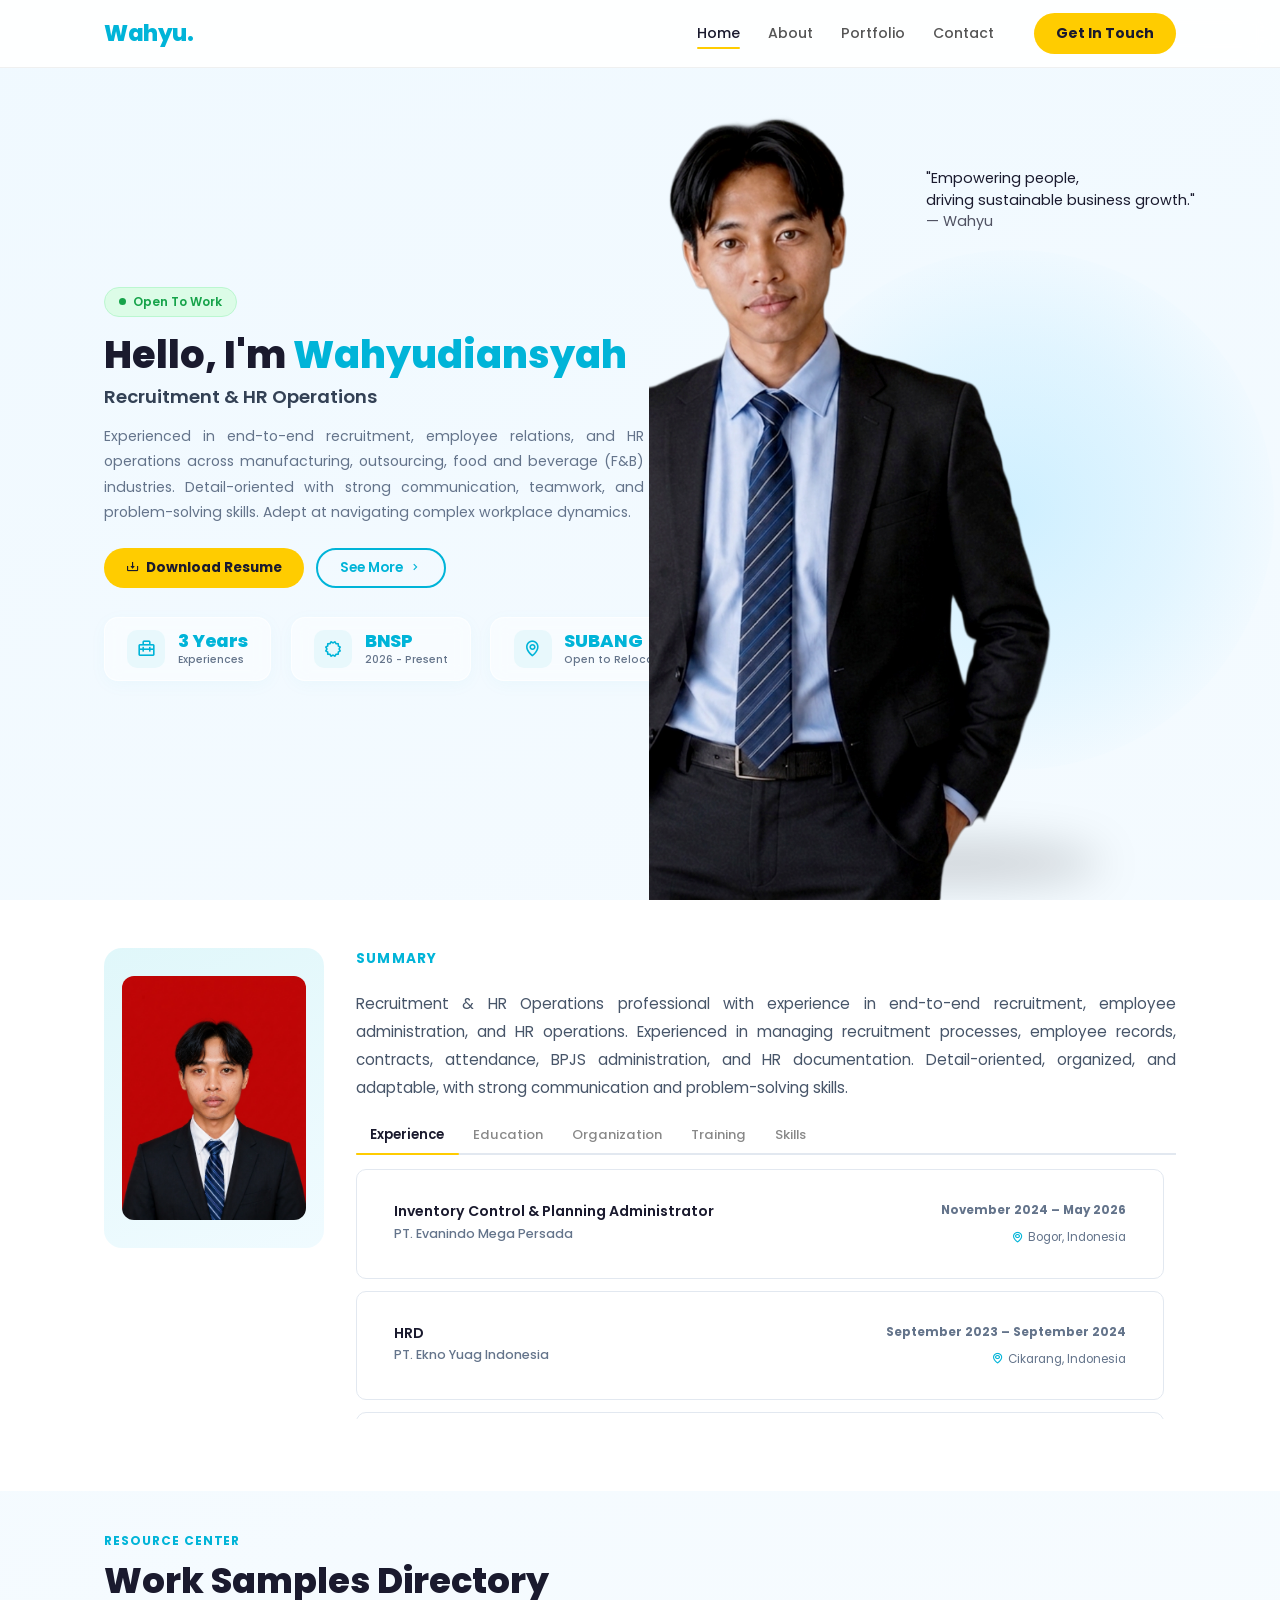
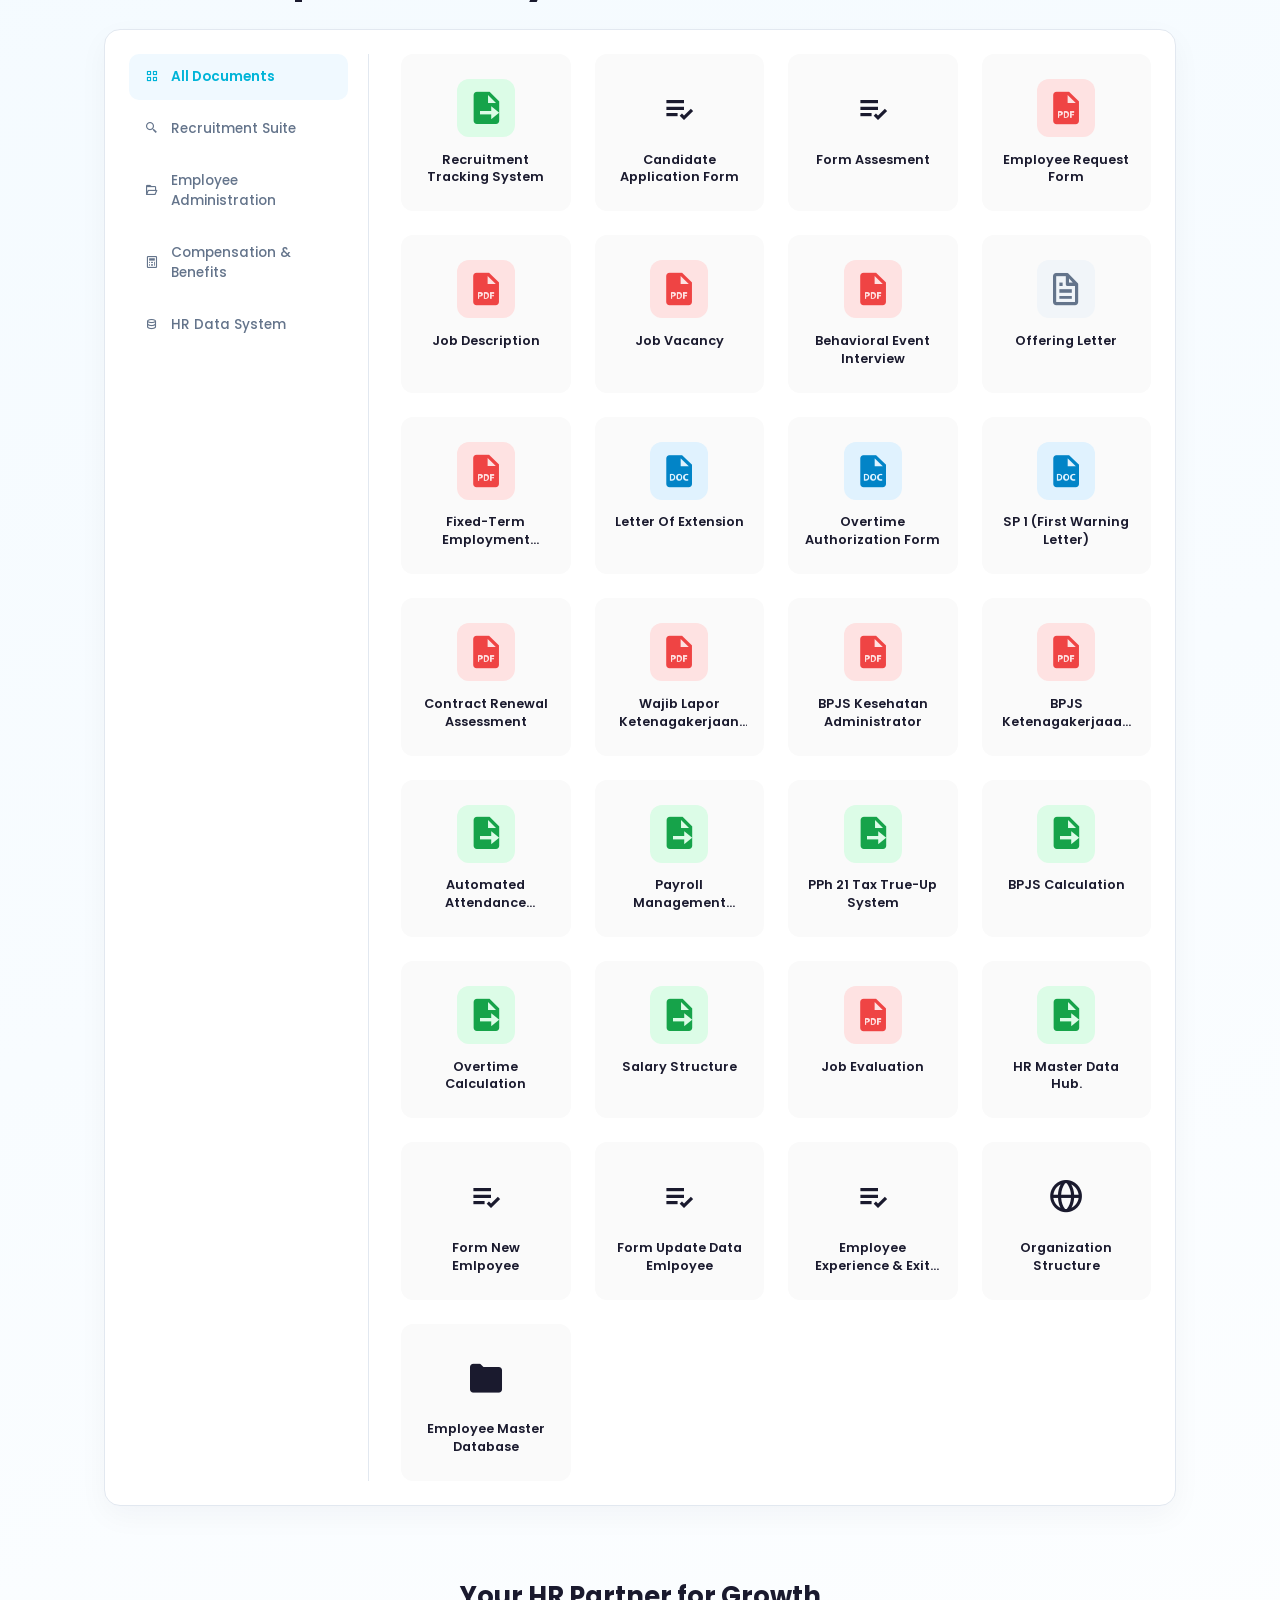
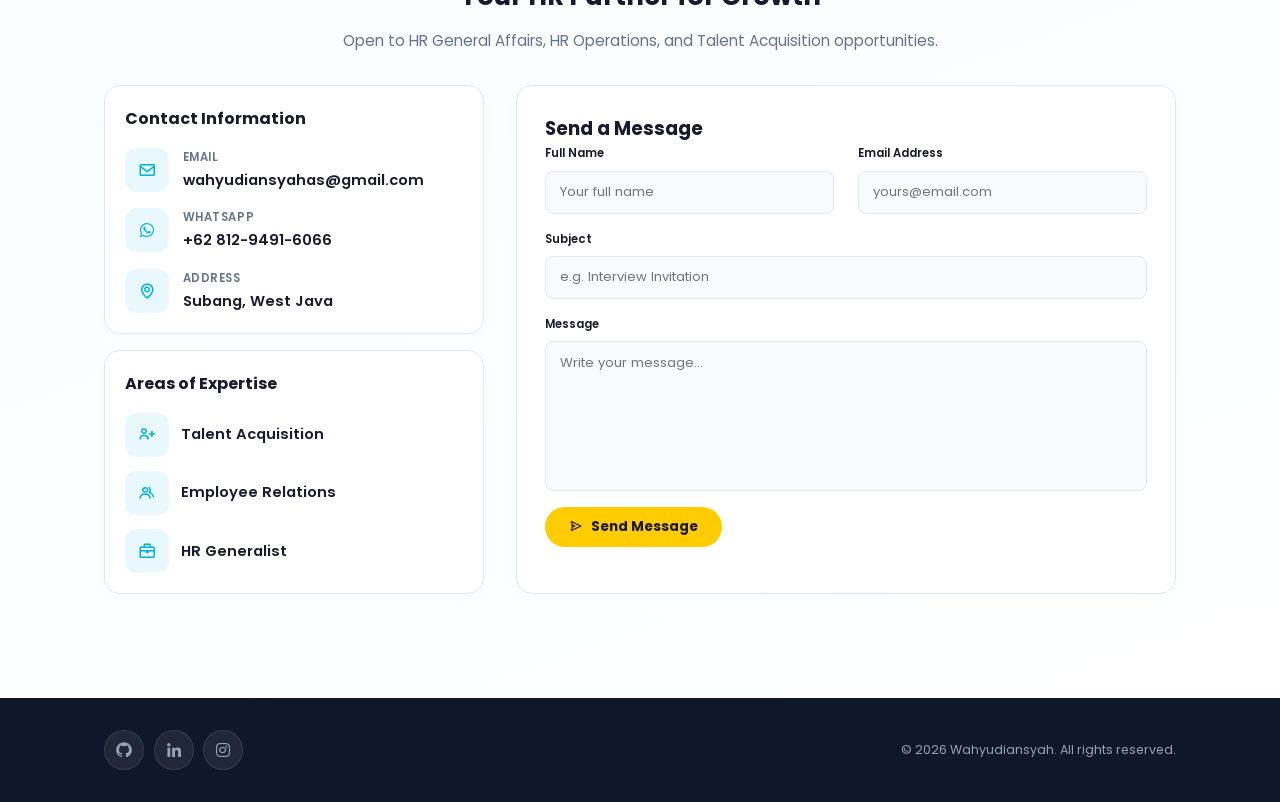
==== commit 7f45506e: "Update address from 'Dawuan, Subang Regency' to 'Subang, West Java'" ====
--- a/index.html
+++ b/index.html
@@ -641,7 +641,7 @@
             <i class="bx bx-map"></i>
             <div>
               <span>Address</span>
-              <p>Dawuan, Subang Regency</p>
+              <p>Subang, West Java</p>
             </div>
           </div>
         </div>
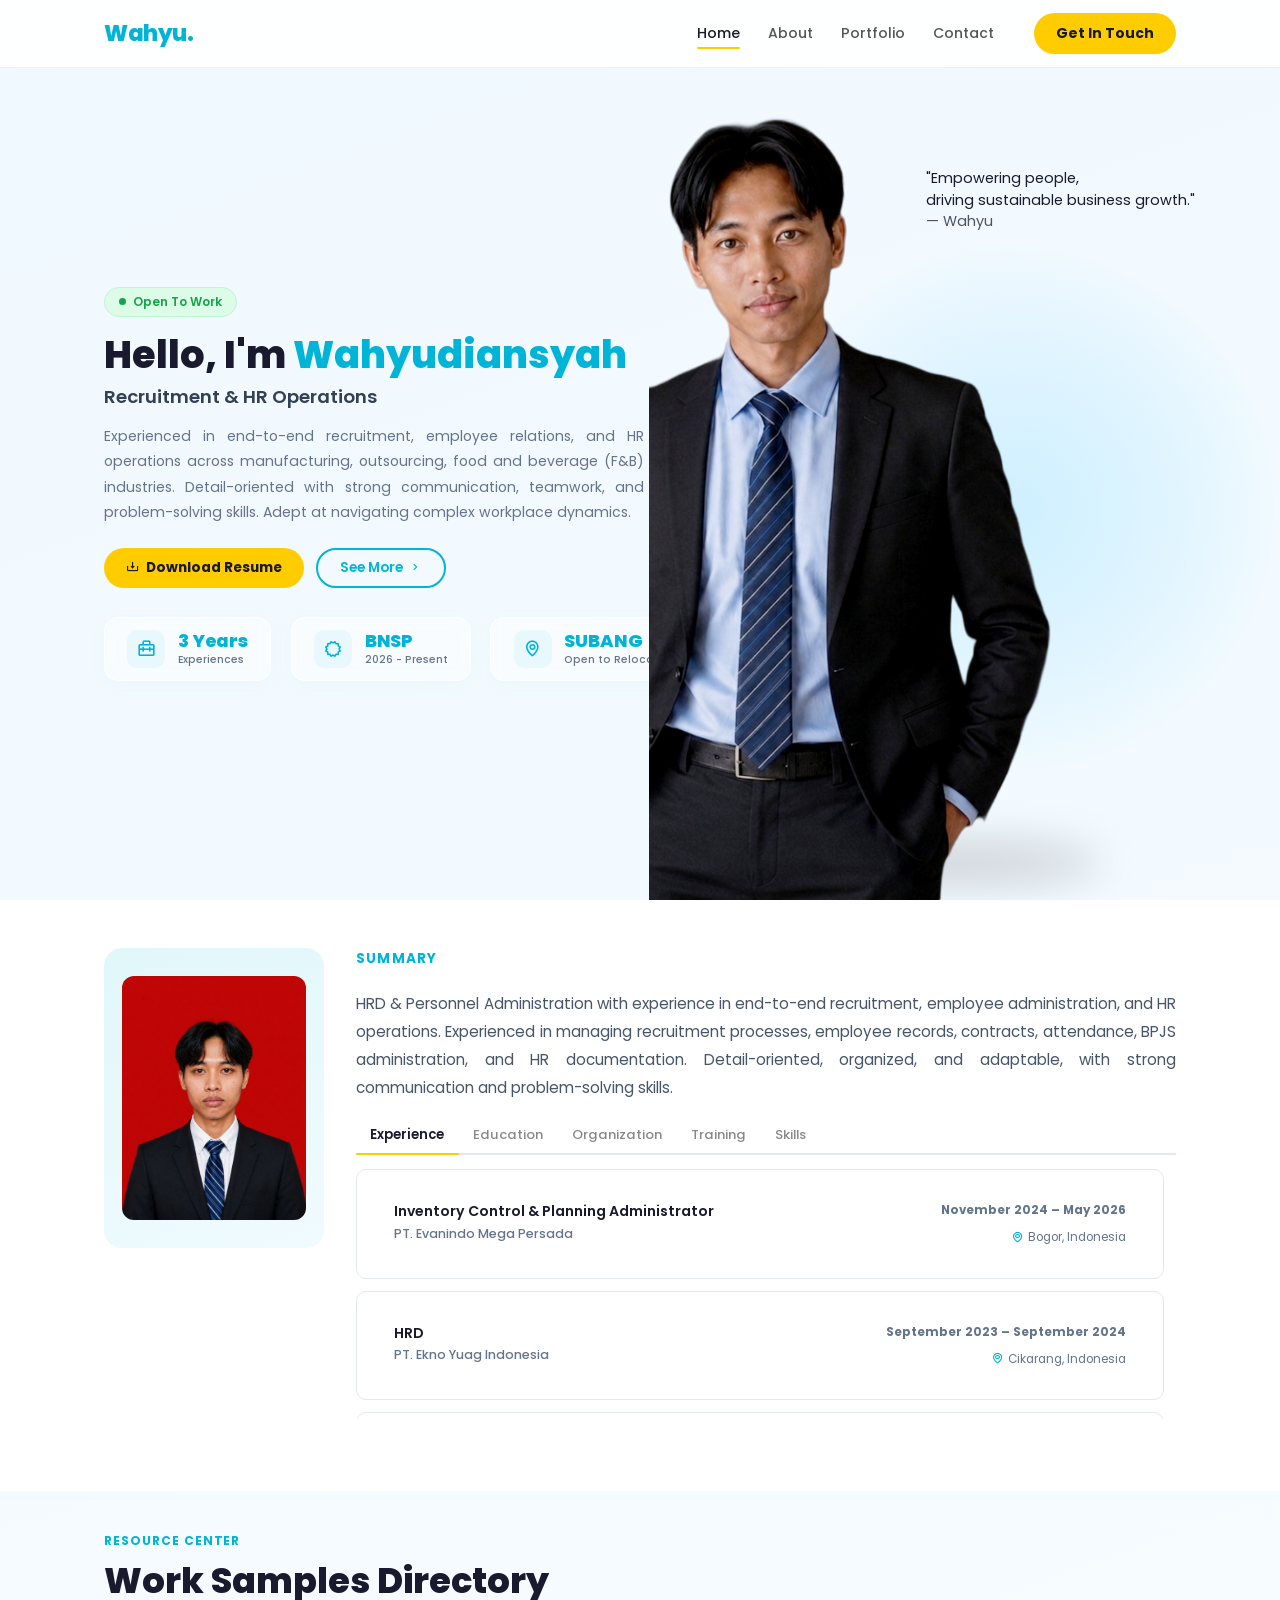
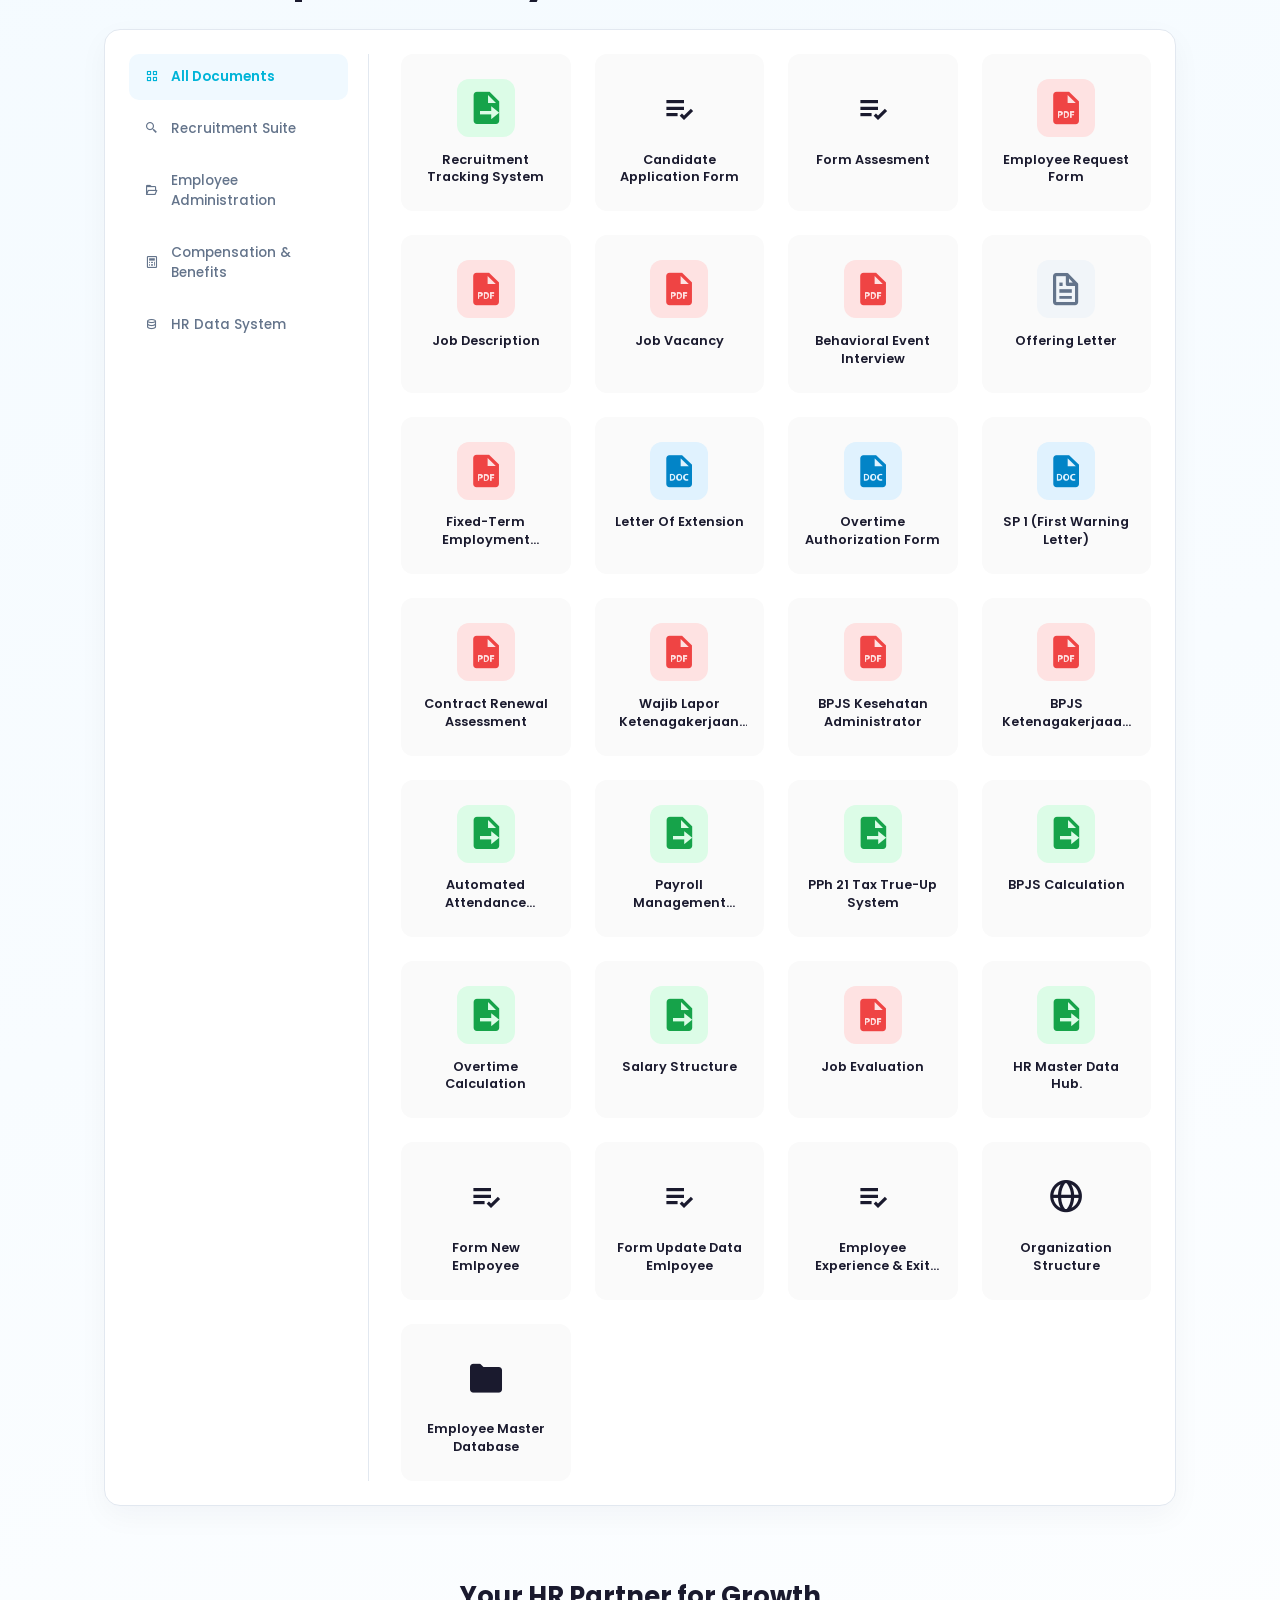
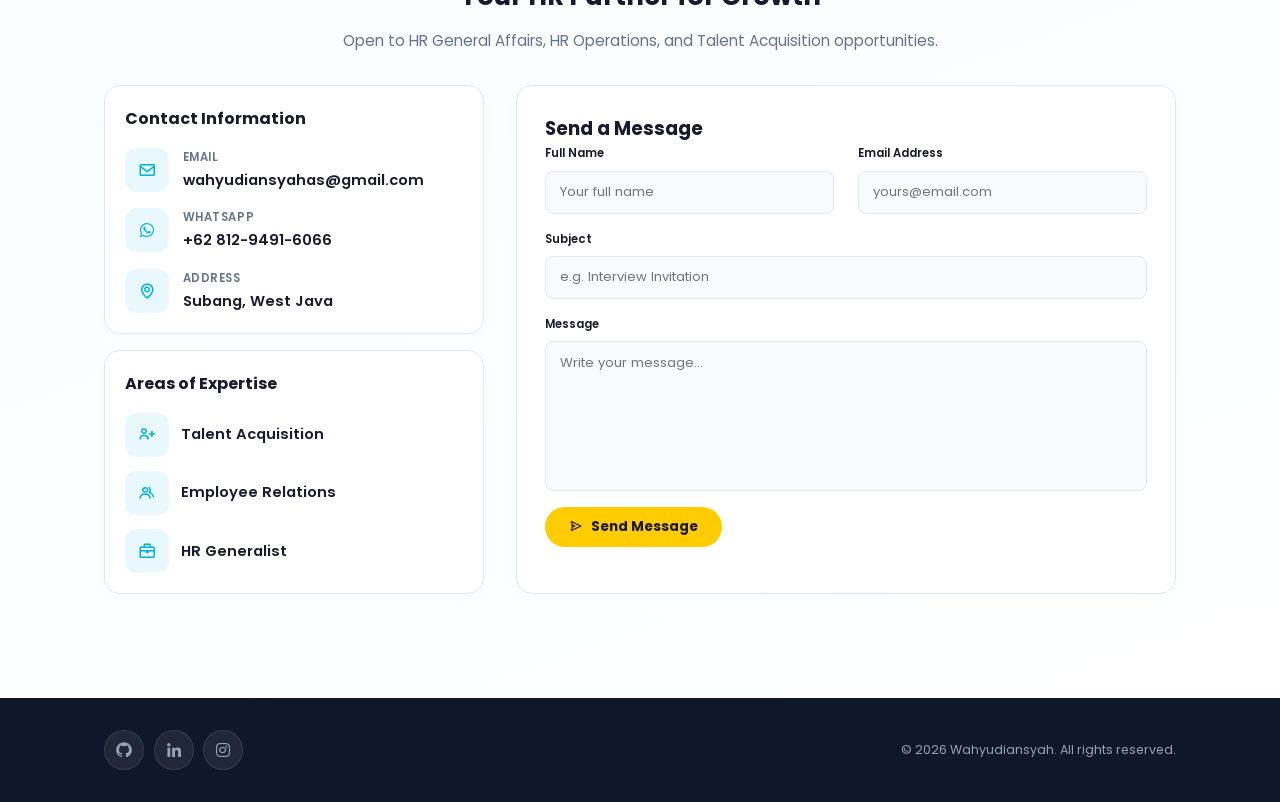
==== commit 2ec0bed0: "Update index.html" ====
--- a/index.html
+++ b/index.html
@@ -102,7 +102,7 @@
         <div class="about-summary">
           <h4 class="summary-label">Summary</h4>
           <p class="summary-text">
-            Recruitment & HR Operations professional with experience in end-to-end recruitment, employee administration, and HR operations. Experienced in managing recruitment processes, employee records, contracts, attendance, BPJS administration, and HR documentation. Detail-oriented, organized, and adaptable, with strong communication and problem-solving skills.
+            HRD & Personnel Administration with experience in end-to-end recruitment, employee administration, and HR operations. Experienced in managing recruitment processes, employee records, contracts, attendance, BPJS administration, and HR documentation. Detail-oriented, organized, and adaptable, with strong communication and problem-solving skills.
           </p>
         </div>
 
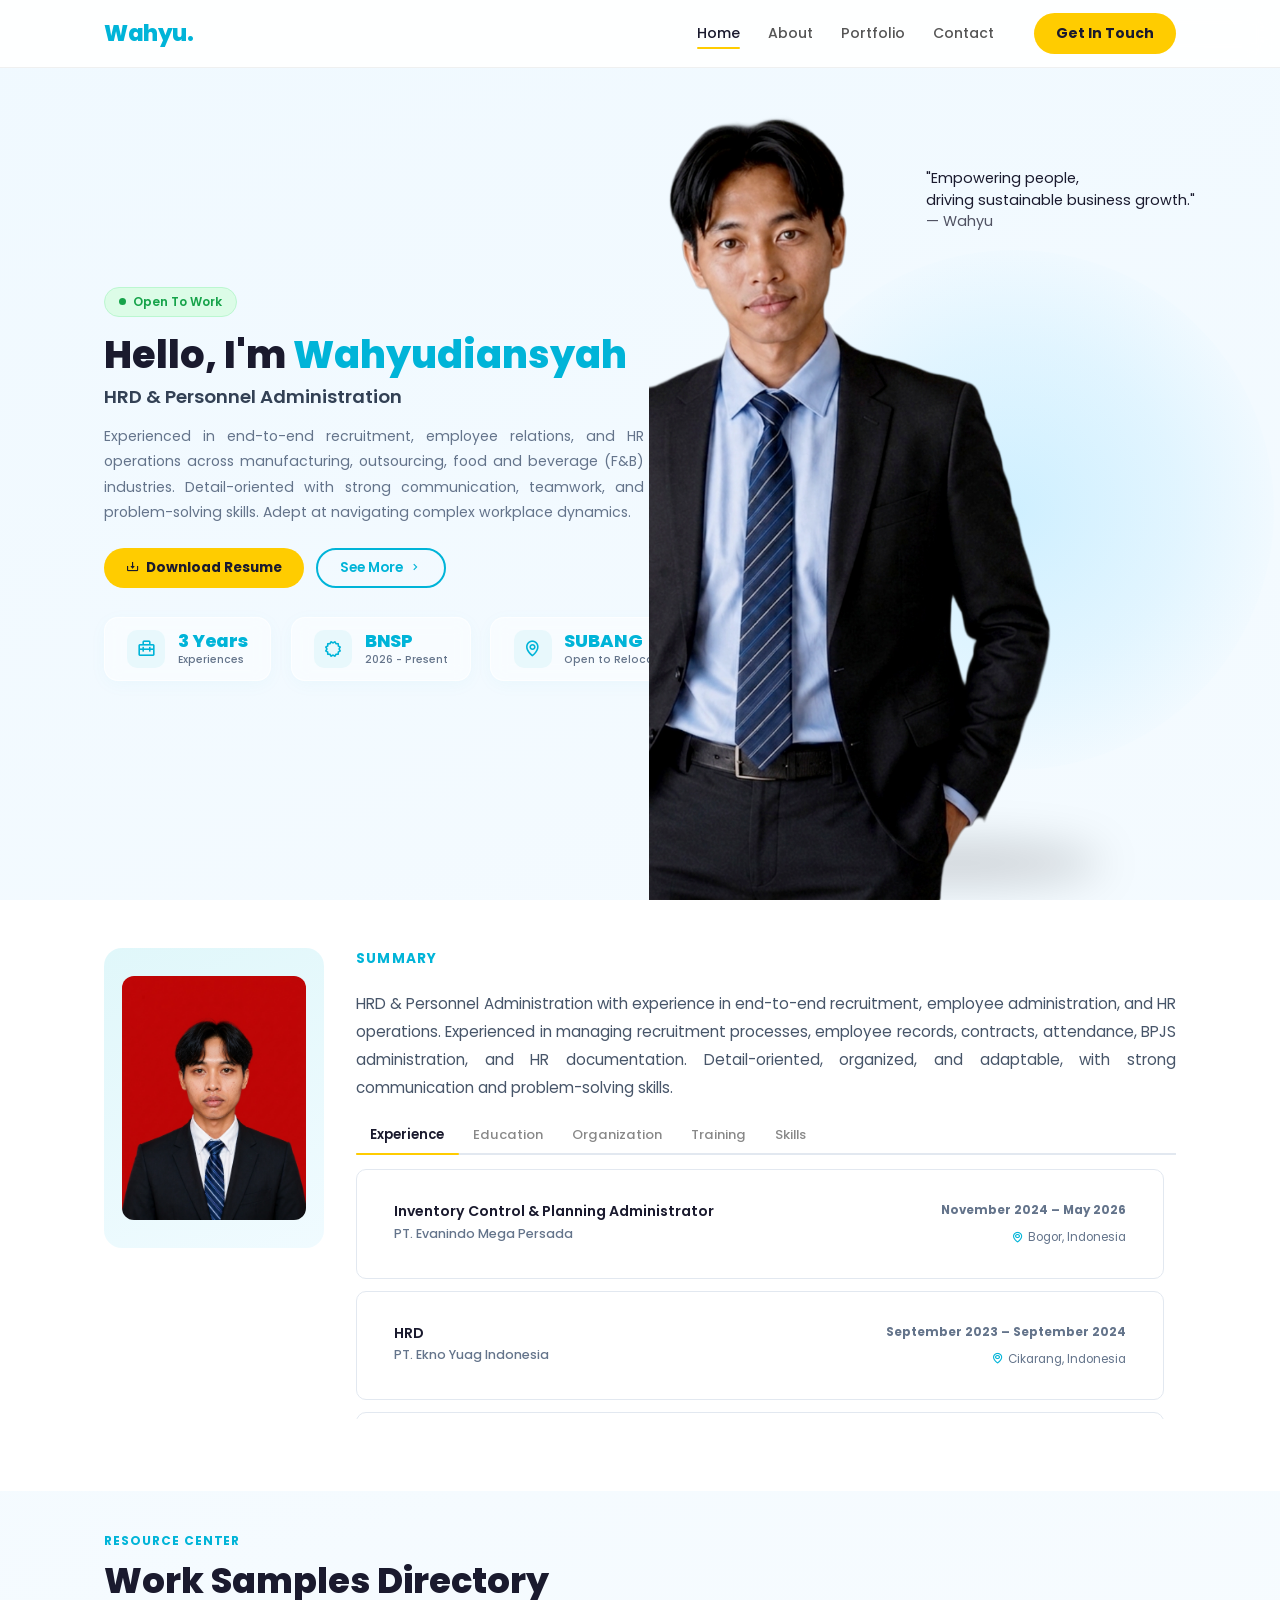
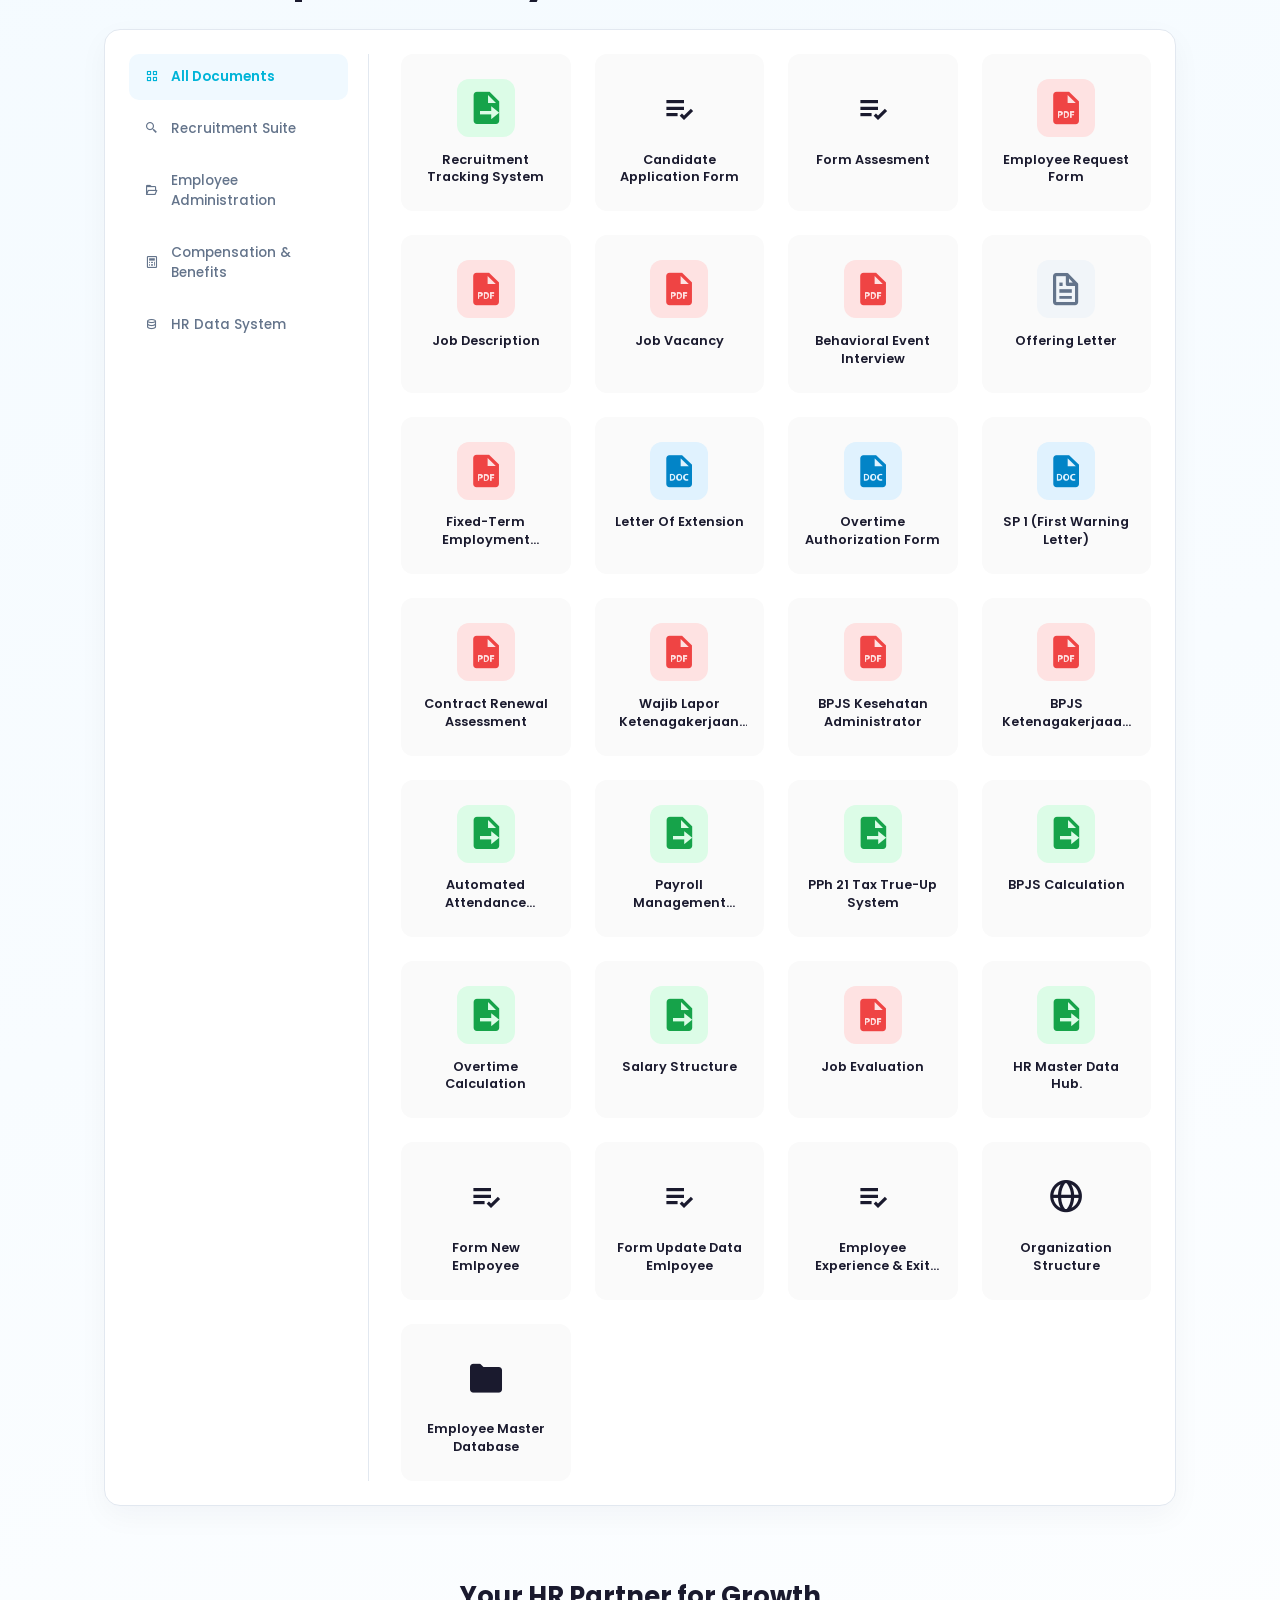
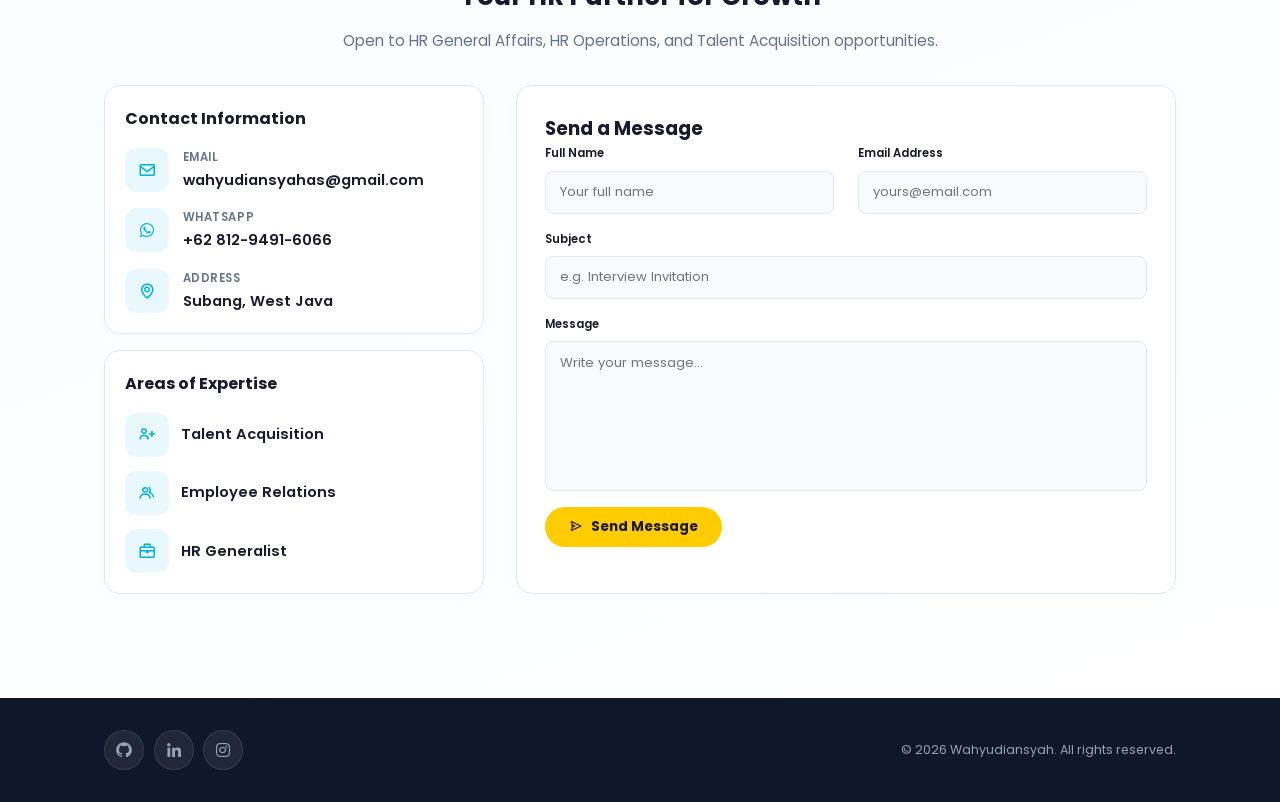
==== commit 4936f07f: "Update index.html" ====
--- a/index.html
+++ b/index.html
@@ -38,7 +38,7 @@
       <div class="home-text">
         <span class="hero-badge"><span class="badge-dot"></span>Open To Work</span>
         <h1>Hello, I'm <span class="cyan">Wahyudiansyah</span></h1>
-        <h3>Recruitment & HR Operations</h3>
+        <h3>HRD & Personnel Administration</h3>
         <p>Experienced in end-to-end recruitment, employee relations, and HR operations across manufacturing, outsourcing, food and beverage (F&B) industries. Detail-oriented with strong communication, teamwork, and problem-solving skills. Adept at navigating complex workplace dynamics.</p>
         <div class="hero-buttons">
           <a href="Galery/Resume.pdf" class="btn-primary" download><i class="bx bx-download"></i> Download Resume</a>
